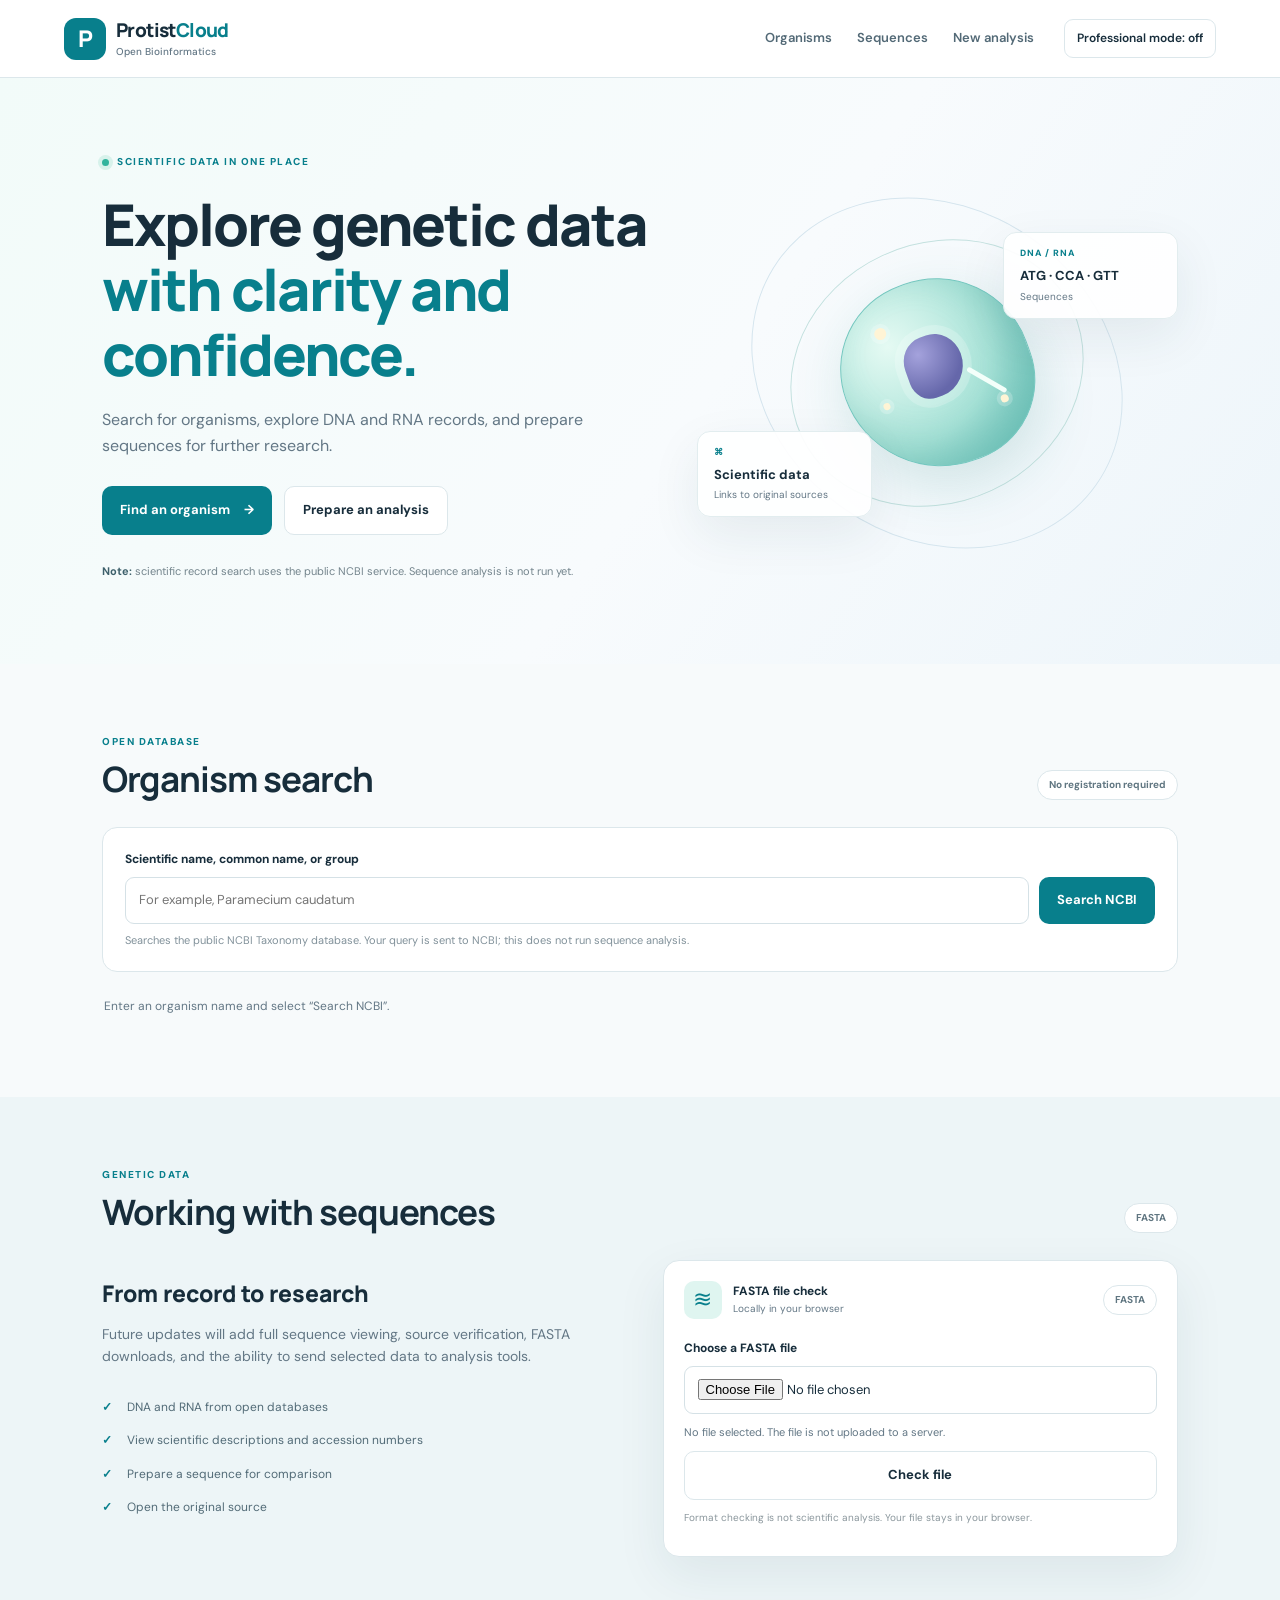
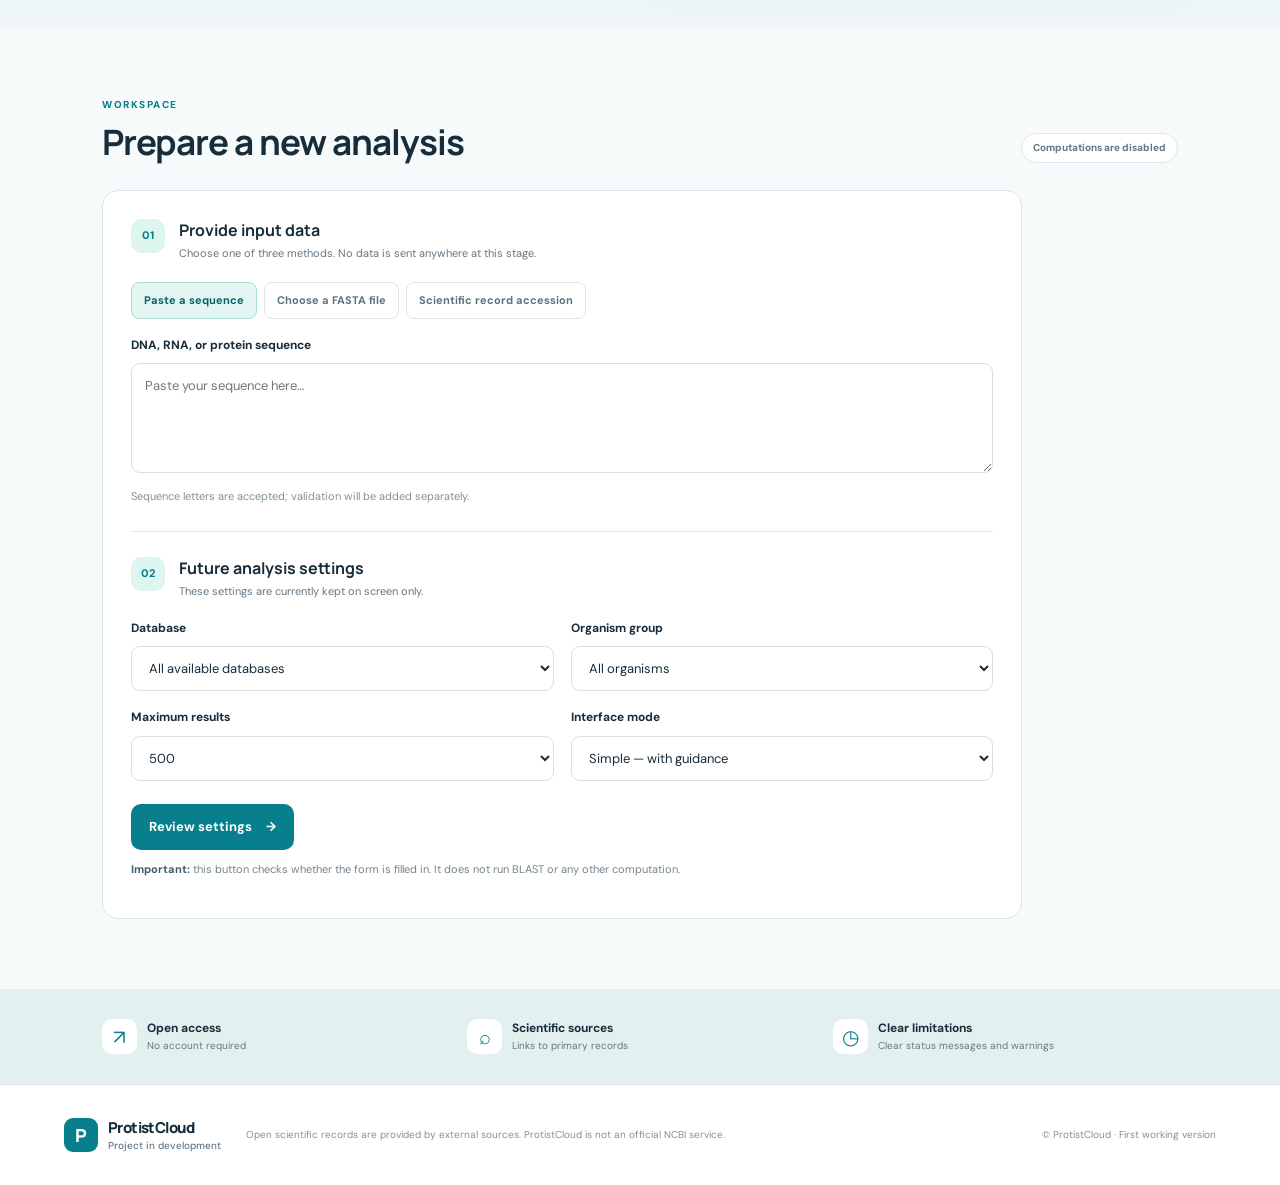
==== index.html @ f7b0e7c2 "Add files via upload" ====
<!doctype html>
<html lang="en">
<head>
  <meta charset="utf-8">
  <meta name="viewport" content="width=device-width, initial-scale=1">
  <meta name="description" content="ProtistCloud — an open platform for exploring protists and genetic sequences.">
  <meta name="theme-color" content="#087f8c">
  <title>ProtistCloud — Open Bioinformatics</title>
  <link rel="stylesheet" href="style.css">
</head>
<body>
<header class="topbar">
  <a class="brand" href="#" aria-label="ProtistCloud — Home"><span class="brand-mark">P</span><span>Protist<span class="brand-light">Cloud</span><small>Open Bioinformatics</small></span></a>
  <nav aria-label="Main navigation"><a href="#organisms">Organisms</a><a href="#sequences">Sequences</a><a href="#analysis">New analysis</a></nav>
  <button class="mode-button" id="modeToggle" type="button">Professional mode: off</button>
</header>
<main>
<section class="hero">
  <div class="hero-copy">
    <div class="eyebrow"><span class="dot"></span> Scientific data in one place</div>
    <h1>Explore genetic data<br><span>with clarity and confidence.</span></h1>
    <p>Search for organisms, explore DNA and RNA records, and prepare sequences for further research.</p>
    <div class="hero-actions"><a class="button primary" href="#organisms">Find an organism <span>→</span></a><a class="button secondary" href="#analysis">Prepare an analysis</a></div>
    <p class="notice"><strong>Note:</strong> scientific record search uses the public NCBI service. Sequence analysis is not run yet.</p>
  </div>
  <div class="hero-art" aria-hidden="true"><div class="orbit orbit-one"></div><div class="orbit orbit-two"></div><div class="cell"><div class="cell-core"></div><div class="cell-dot dot-a"></div><div class="cell-dot dot-b"></div><div class="cell-dot dot-c"></div><div class="cell-line"></div></div><div class="float-card card-sequence"><span>DNA / RNA</span><b>ATG · CCA · GTT</b><small>Sequences</small></div><div class="float-card card-data"><span class="mini-icon">⌘</span><b>Scientific data</b><small>Links to original sources</small></div></div>
</section>

<section class="section" id="organisms">
  <div class="section-heading"><div><div class="eyebrow">Open database</div><h2>Organism search</h2></div><span class="section-tag">No registration required</span></div>
  <form class="search-panel" id="organismSearch">
    <label for="organismQuery">Scientific name, common name, or group</label>
    <div class="search-row"><input id="organismQuery" type="search" placeholder="For example, Paramecium caudatum" autocomplete="off" required><button class="button primary" id="searchButton" type="submit">Search NCBI</button></div>
    <p class="field-help">Searches the public NCBI Taxonomy database. Your query is sent to NCBI; this does not run sequence analysis.</p>
  </form>
  <div class="status-line" id="searchStatus" aria-live="polite">Enter an organism name and select “Search NCBI”.</div>
  <div class="organism-grid" id="organismResults"></div>
  <div class="empty-state" id="emptyState" hidden>No records found. Try a scientific name or a shorter query.</div>
  <div class="detail-panel" id="organismDetail" hidden><button class="close-button" id="closeDetail" type="button" aria-label="Close record">×</button><div class="eyebrow">Taxon record · NCBI data</div><h3 id="detailTitle">Organism</h3><p class="latin" id="detailLatin"></p><div class="detail-grid" id="detailGrid"></div><p class="detail-actions" id="detailActions"></p><div class="sequence-results"><div class="section-heading compact"><div><div class="eyebrow">Nucleotide records</div><h3>Sequences for this organism</h3></div><button class="button secondary" id="loadSequences" type="button">Find records</button></div><p class="field-help">Records are retrieved from NCBI Nucleotide. This is database browsing, not similarity analysis.</p><div id="sequenceStatus" class="status-line"></div><div id="sequenceResults"></div></div></div>
</section>

<section class="section sequence-section" id="sequences">
  <div class="section-heading"><div><div class="eyebrow">Genetic data</div><h2>Working with sequences</h2></div><span class="section-tag">FASTA</span></div>
  <div class="sequence-layout">
    <div class="sequence-copy"><h3>From record to research</h3><p>Future updates will add full sequence viewing, source verification, FASTA downloads, and the ability to send selected data to analysis tools.</p><ul class="check-list"><li>DNA and RNA from open databases</li><li>View scientific descriptions and accession numbers</li><li>Prepare a sequence for comparison</li><li>Open the original source</li></ul></div>
    <div class="sequence-preview"><div class="preview-head"><span class="file-icon">≋</span><div><b>FASTA file check</b><small>Locally in your browser</small></div><span class="pill">FASTA</span></div><label for="fastaFile">Choose a FASTA file</label><input id="fastaFile" type="file" accept=".fa,.fasta,.fna,.ffn,.faa,.frn,.txt"><div id="fastaStatus" class="fasta-status" aria-live="polite">No file selected. The file is not uploaded to a server.</div><button class="button secondary full" id="inspectFasta" type="button">Check file</button><pre id="fastaPreview" hidden></pre><p class="preview-warning">Format checking is not scientific analysis. Your file stays in your browser.</p></div>
  </div>
</section>

<section class="section analysis-section" id="analysis">
  <div class="section-heading"><div><div class="eyebrow">Workspace</div><h2>Prepare a new analysis</h2></div><span class="section-tag">Computations are disabled</span></div>
  <form class="analysis-form" id="analysisForm">
    <div class="form-intro"><span class="step-number">01</span><div><h3>Provide input data</h3><p>Choose one of three methods. No data is sent anywhere at this stage.</p></div></div>
    <div class="input-tabs" role="group" aria-label="Input method"><button type="button" class="tab active" data-tab="paste">Paste a sequence</button><button type="button" class="tab" data-tab="file">Choose a FASTA file</button><button type="button" class="tab" data-tab="accession">Scientific record accession</button></div>
    <div class="tab-content" id="pastePane"><label for="sequenceInput">DNA, RNA, or protein sequence</label><textarea id="sequenceInput" rows="4" placeholder="Paste your sequence here…"></textarea><p class="field-help">Sequence letters are accepted; validation will be added separately.</p></div>
    <div class="tab-content" id="filePane" hidden><label for="analysisFile">FASTA file</label><input id="analysisFile" type="file" accept=".fa,.fasta,.fna,.ffn,.faa,.frn,.txt"><p class="field-help">The file is selected in your browser only; it is not uploaded to a server.</p></div>
    <div class="tab-content" id="accessionPane" hidden><label for="accessionInput">Accession number from NCBI or another database</label><input id="accessionInput" placeholder="Enter a scientific record accession"></div>
    <div class="form-divider"></div><div class="form-intro"><span class="step-number">02</span><div><h3>Future analysis settings</h3><p>These settings are currently kept on screen only.</p></div></div>
    <div class="form-grid"><div><label for="dbSelect">Database</label><select id="dbSelect"><option value="all">All available databases</option><option value="protists">Protist data</option><option value="custom">Custom file</option></select></div><div><label for="organismSelect">Organism group</label><select id="organismSelect"><option value="all">All organisms</option><option value="protists">Protists only</option><option value="bacteria">Bacteria only</option><option value="viruses">Viruses only</option></select></div><div><label for="limitSelect">Maximum results</label><select id="limitSelect"><option>50</option><option>100</option><option selected>500</option></select></div><div><label for="modeSelect">Interface mode</label><select id="modeSelect"><option>Simple — with guidance</option><option>Professional</option></select></div></div>
    <button class="button primary" type="submit">Review settings <span>→</span></button><div class="form-status" id="formStatus" aria-live="polite" hidden></div><p class="notice"><strong>Important:</strong> this button checks whether the form is filled in. It does not run BLAST or any other computation.</p>
  </form>
</section>
<section class="feature-row"><div><span class="feature-icon">↗</span><b>Open access</b><p>No account required</p></div><div><span class="feature-icon">⌕</span><b>Scientific sources</b><p>Links to primary records</p></div><div><span class="feature-icon">◷</span><b>Clear limitations</b><p>Clear status messages and warnings</p></div></section>
</main>
<footer><a class="brand footer-brand" href="#"><span class="brand-mark">P</span><span>ProtistCloud<small>Project in development</small></span></a><p>Open scientific records are provided by external sources. ProtistCloud is not an official NCBI service.</p><span>© ProtistCloud · First working version</span></footer>
<script src="script.js"></script>
</body></html>
---- style.css ----
@import url('https://fonts.googleapis.com/css2?family=DM+Sans:wght@400;500;600;700&family=Manrope:wght@400;500;600;700;800&display=swap');
:root{--ink:#172d3b;--muted:#637785;--line:#dce7eb;--paper:#f7fafb;--white:#fff;--teal:#087f8c;--teal-dark:#07616b;--mint:#dff5f0;--blue:#e5f1fb;--shadow:0 18px 50px rgba(29,67,80,.08)}*{box-sizing:border-box}html{scroll-behavior:smooth;scroll-padding-top:90px}body{margin:0;background:var(--paper);color:var(--ink);font-family:"DM Sans",Arial,sans-serif;line-height:1.6}a{color:inherit;text-decoration:none}button,input,textarea,select{font:inherit}button{cursor:pointer}.topbar{min-height:78px;padding:15px max(5vw,24px);display:flex;align-items:center;gap:30px;background:#fffffff0;border-bottom:1px solid var(--line);position:sticky;top:0;z-index:10;backdrop-filter:blur(14px)}.brand{display:flex;align-items:center;gap:10px;font-family:Manrope,sans-serif;font-weight:800;letter-spacing:-.6px;font-size:19px;line-height:1.15;white-space:nowrap}.brand-mark{display:grid;place-items:center;background:var(--teal);color:white;border-radius:12px;width:42px;height:42px;font-size:23px}.brand-light{color:var(--teal)}.brand small{display:block;font-family:"DM Sans",sans-serif;font-weight:500;letter-spacing:0;color:var(--muted);font-size:10px;margin-top:4px}.topbar nav{display:flex;align-items:center;gap:25px;margin-left:auto}.topbar nav a{font-size:13px;color:#526976;font-weight:600}.mode-button{border:1px solid var(--line);background:white;color:var(--ink);border-radius:9px;padding:9px 12px;font-size:12px;font-weight:600;white-space:nowrap}.hero{padding:76px max(8vw,28px) 72px;display:grid;grid-template-columns:1.08fr .92fr;align-items:center;gap:30px;background:linear-gradient(125deg,#f2fbf9,#f8fbfd 55%,#edf5fa);overflow:hidden}.hero-copy{max-width:660px}.eyebrow{text-transform:uppercase;letter-spacing:1.5px;color:var(--teal);font-size:10px;font-weight:800;display:flex;align-items:center;gap:8px}.dot{width:7px;height:7px;border-radius:50%;background:#31b49d;box-shadow:0 0 0 4px #d7f2eb}.hero h1{font-family:Manrope,sans-serif;font-size:clamp(36px,4.5vw,59px);line-height:1.13;letter-spacing:-2px;margin:22px 0 20px;font-weight:800}.hero h1 span{color:var(--teal)}.hero-copy>p{max-width:560px;color:var(--muted);font-size:16px}.hero-actions{display:flex;flex-wrap:wrap;gap:12px;margin:28px 0}.button{border:0;border-radius:10px;padding:13px 18px;font-weight:700;font-size:13px;display:inline-flex;align-items:center;justify-content:center;gap:14px;transition:transform .15s,background .15s}.button:hover{transform:translateY(-1px)}.primary{background:var(--teal);color:white}.primary:hover{background:var(--teal-dark)}.secondary{background:white;color:var(--ink);border:1px solid var(--line)}.notice{font-size:11px!important;color:#73848c!important;max-width:680px}.notice strong{color:#3d606b}.hero-art{height:345px;position:relative;display:grid;place-items:center}.orbit{position:absolute;border:1px solid #c4e1df;border-radius:50%;transform:rotate(-25deg)}.orbit-one{width:300px;height:260px}.orbit-two{width:390px;height:330px;transform:rotate(35deg);border-color:#d5e5ee}.cell{width:190px;height:190px;border-radius:48% 52% 45% 55%;background:radial-gradient(circle at 30% 28%,#e5faf3,#a7e2d7 55%,#5ab9b1);border:1px solid #75c7bf;box-shadow:inset -15px -20px 40px #5aaea455,0 20px 55px #1d81752b;position:relative;transform:rotate(-20deg)}.cell-core{position:absolute;top:55px;left:65px;width:58px;height:62px;border-radius:48% 52% 61% 39%;background:radial-gradient(circle at 30% 25%,#a4a2dc,#6567aa 70%);box-shadow:0 0 0 9px #ffffff35}.cell-dot{position:absolute;width:12px;height:12px;background:#fff4d5;border-radius:50%;box-shadow:0 0 0 4px #ffffff36}.dot-a{top:32px;left:48px}.dot-b{bottom:43px;right:35px;width:8px;height:8px}.dot-c{top:105px;left:32px;width:7px;height:7px}.cell-line{position:absolute;width:45px;height:5px;border-radius:5px;background:#f3fffa;top:115px;right:27px;transform:rotate(50deg)}.float-card{position:absolute;background:#ffffffed;border:1px solid #e2edef;box-shadow:var(--shadow);border-radius:13px;padding:13px 16px;min-width:175px;display:flex;flex-direction:column}.float-card span{font-size:9px;color:var(--teal);font-weight:800;letter-spacing:1px}.float-card b{font-size:13px;margin:5px 0 2px}.float-card small{font-size:10px;color:var(--muted)}.card-sequence{top:32px;right:0}.card-data{bottom:28px;left:0}.section{padding:70px max(8vw,28px)}.section-heading{display:flex;justify-content:space-between;align-items:end;gap:20px;margin-bottom:27px}.section-heading h2{font-family:Manrope,sans-serif;font-size:clamp(25px,3vw,35px);letter-spacing:-1px;line-height:1.2;margin:8px 0 0}.section-heading h3{font:700 17px Manrope;margin:6px 0 0}.section-tag,.pill{border:1px solid var(--line);background:white;border-radius:100px;padding:6px 11px;font-size:10px;font-weight:700;color:#607681;white-space:nowrap}.search-panel{background:white;border:1px solid var(--line);border-radius:15px;padding:22px;margin-bottom:15px}.search-panel label,.analysis-form label,.sequence-preview label{display:block;font-size:12px;font-weight:700;margin-bottom:8px}.search-row{display:flex;gap:10px}.search-row input{flex:1}input,textarea,select{width:100%;border:1px solid #d5e1e6;border-radius:9px;background:white;color:var(--ink);padding:12px 13px;outline:none;font-size:13px}input:focus,textarea:focus,select:focus{border-color:#55aaa8;box-shadow:0 0 0 3px #dff5f0}textarea{resize:vertical}.field-help{font-size:11px;color:#81919a;margin:8px 0 0}.status-line{font-size:12px;color:var(--muted);padding:10px 2px;min-height:30px}.status-line.error{color:#a63e3e}.status-line.success{color:#26765d}.organism-grid{display:grid;grid-template-columns:repeat(3,1fr);gap:16px}.organism-card{background:white;border:1px solid var(--line);border-radius:15px;padding:22px;transition:box-shadow .2s,transform .2s;min-width:0}.organism-card:hover{transform:translateY(-3px);box-shadow:var(--shadow)}.organism-symbol{width:47px;height:47px;display:grid;place-items:center;border-radius:14px;font-family:Manrope;font-size:23px;font-weight:800;margin-bottom:20px;background:#e1f1fa;color:#2e7794}.card-topline{font-size:9px;text-transform:uppercase;letter-spacing:1px;color:#8b9aa2;font-weight:800}.organism-card h3{font-family:Manrope;font-size:18px;margin:8px 0 0;overflow-wrap:anywhere}.latin{font-style:italic;color:#71838d;font-size:12px;margin:2px 0 12px}.organism-card p{font-size:12px;color:var(--muted)}.text-button{background:none;border:0;padding:8px 0 0;color:var(--teal);font-weight:800;font-size:12px}.empty-state,.detail-panel{margin-top:20px;padding:22px;background:white;border:1px solid var(--line);border-radius:14px;color:var(--muted);font-size:13px}.detail-panel{position:relative}.detail-panel h3{font:800 24px Manrope;margin:8px 0 0;color:var(--ink)}.close-button{position:absolute;right:14px;top:12px;border:0;background:#f0f5f6;border-radius:50%;width:32px;height:32px;font-size:22px;color:var(--muted)}.detail-grid{display:grid;grid-template-columns:repeat(3,1fr);gap:12px;margin-top:20px}.detail-grid div{background:#f5f9fa;border-radius:9px;padding:13px;min-width:0}.detail-grid small,.detail-grid b{display:block;overflow-wrap:anywhere}.detail-grid small{font-size:10px;color:var(--muted);margin-bottom:5px}.detail-grid b{font-size:12px;color:var(--ink)}.detail-actions a,.record-link{color:var(--teal);font-weight:700}.sequence-results{margin-top:28px;padding-top:22px;border-top:1px solid var(--line)}.compact{align-items:center;margin-bottom:10px}.sequence-record{padding:14px 0;border-bottom:1px solid var(--line)}.sequence-record b{display:block;color:var(--ink);font-size:13px}.sequence-record p{font-size:11px;margin:4px 0;color:var(--muted)}.sequence-record a{font-size:11px}.sequence-section{background:#edf5f7}.sequence-layout{display:grid;grid-template-columns:1fr 1fr;gap:45px;align-items:center}.sequence-copy h3{font:800 23px Manrope;margin:0 0 12px}.sequence-copy>p{color:var(--muted);font-size:14px}.check-list{padding:0;list-style:none;margin-top:24px}.check-list li{padding:7px 0 7px 25px;position:relative;font-size:12px;color:#526b77}.check-list li:before{content:"✓";position:absolute;left:0;color:var(--teal);font-weight:800}.sequence-preview{background:white;border:1px solid var(--line);border-radius:16px;padding:20px;box-shadow:var(--shadow)}.preview-head{display:flex;align-items:center;gap:11px;margin-bottom:20px}.file-icon{display:grid;place-items:center;width:38px;height:38px;background:var(--mint);color:var(--teal);border-radius:10px;font-size:23px}.preview-head b,.preview-head small{display:block}.preview-head b{font-size:12px}.preview-head small{font-size:10px;color:var(--muted)}.preview-head .pill{margin-left:auto}.fasta-status{font-size:11px;color:var(--muted);margin:10px 0}.sequence-preview pre{white-space:pre-wrap;overflow-wrap:anywhere;background:#f5f9fa;padding:17px;border-radius:10px;color:#356b75;font-size:12px;line-height:1.9;margin:15px 0}.preview-warning{font-size:10px;color:#8a969c}.full{width:100%}.analysis-form{background:white;border:1px solid var(--line);border-radius:16px;padding:28px;max-width:920px}.form-intro{display:flex;gap:14px;align-items:flex-start;margin-bottom:19px}.step-number{display:grid;place-items:center;width:34px;height:34px;flex-shrink:0;background:var(--mint);color:var(--teal);border-radius:10px;font-size:11px;font-weight:800}.form-intro h3{font:700 16px Manrope;margin:0 0 4px}.form-intro p{font-size:11px;color:var(--muted);margin:0}.input-tabs{display:flex;flex-wrap:wrap;gap:7px;margin-bottom:17px}.tab{border:1px solid var(--line);background:white;border-radius:8px;padding:9px 12px;color:#5c717b;font-size:11px;font-weight:700}.tab.active{background:#e3f5f1;border-color:#a9ddd3;color:var(--teal-dark)}.tab-content{margin-bottom:16px}.form-divider{height:1px;background:var(--line);margin:25px 0}.form-grid{display:grid;grid-template-columns:repeat(2,1fr);gap:17px;margin-bottom:23px}.form-status{margin-top:15px;background:#eaf7f3;border:1px solid #cdebe3;padding:13px;border-radius:9px;font-size:12px;color:#24665e}.feature-row{padding:30px max(8vw,28px);display:grid;grid-template-columns:repeat(3,1fr);gap:20px;background:#e2f1ef}.feature-row>div{display:grid;grid-template-columns:35px 1fr;column-gap:10px;align-items:center}.feature-icon{grid-row:span 2;background:white;color:var(--teal);width:35px;height:35px;display:grid;place-items:center;border-radius:10px;font-size:20px}.feature-row b{font-size:12px}.feature-row p{font-size:10px;color:var(--muted);margin:0}footer{padding:32px max(5vw,24px);display:flex;align-items:center;gap:25px;background:#fff;border-top:1px solid var(--line)}.footer-brand{font-size:15px}.footer-brand .brand-mark{width:34px;height:34px;font-size:18px;border-radius:9px}footer p,footer>span{font-size:10px;color:#80909a}footer p{flex:1}.professional .eyebrow{letter-spacing:2px}.professional .section-tag{background:#e5f1fb;color:#346b8a}.professional .field-help{font-size:12px}.professional .analysis-form{border-color:#b8d4df}.professional .step-number{background:#e3edf8;color:#346b8a}@media(max-width:900px){.topbar{gap:15px;flex-wrap:wrap}.topbar nav{order:3;width:100%;justify-content:center;margin:0}.mode-button{margin-left:auto}.hero{padding-top:55px;grid-template-columns:1fr .75fr}.hero-art{transform:scale(.8);margin:0 -30px}.section{padding-top:55px;padding-bottom:55px}.organism-grid{grid-template-columns:repeat(2,1fr)}}@media(max-width:650px){.topbar{padding:12px 18px}.topbar nav{gap:16px;overflow:auto;justify-content:flex-start}.topbar nav a{font-size:11px;white-space:nowrap}.mode-button{font-size:10px;padding:8px}.hero{display:block;padding:48px 22px 30px}.hero h1{font-size:39px;letter-spacing:-1.5px}.hero-art{height:260px;transform:scale(.8);margin:-5px -20px 0}.section{padding:48px 20px}.section-heading{align-items:flex-start;flex-direction:column}.organism-grid{grid-template-columns:1fr}.search-row{flex-direction:column}.search-row .button{width:100%}.detail-grid{grid-template-columns:1fr}.sequence-layout{grid-template-columns:1fr;gap:25px}.analysis-form{padding:19px}.form-grid{grid-template-columns:1fr}.input-tabs{display:grid;grid-template-columns:1fr}.tab{text-align:left}.feature-row{grid-template-columns:1fr;padding:25px 22px}.feature-row>div{max-width:320px}footer{align-items:flex-start;flex-direction:column;gap:12px}footer p{margin:0}.card-sequence{right:-5px}.card-data{left:-5px}}
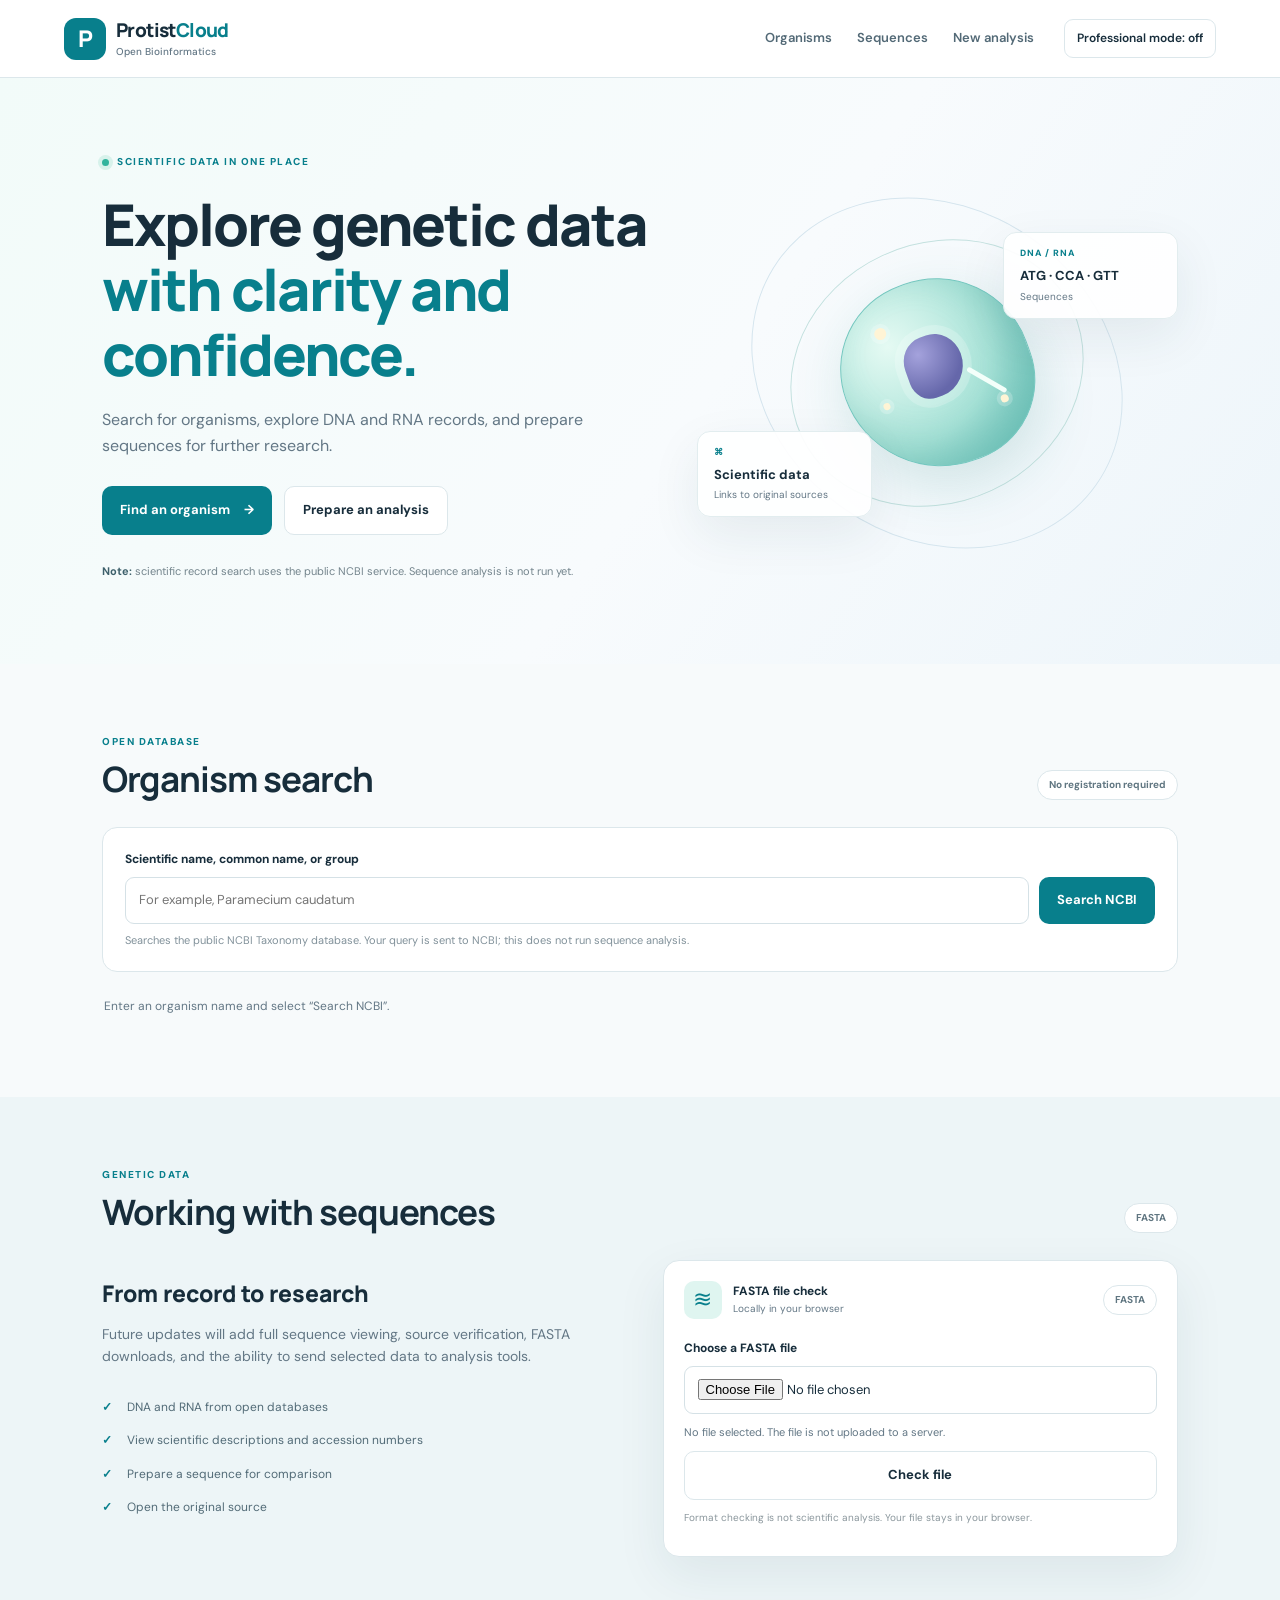
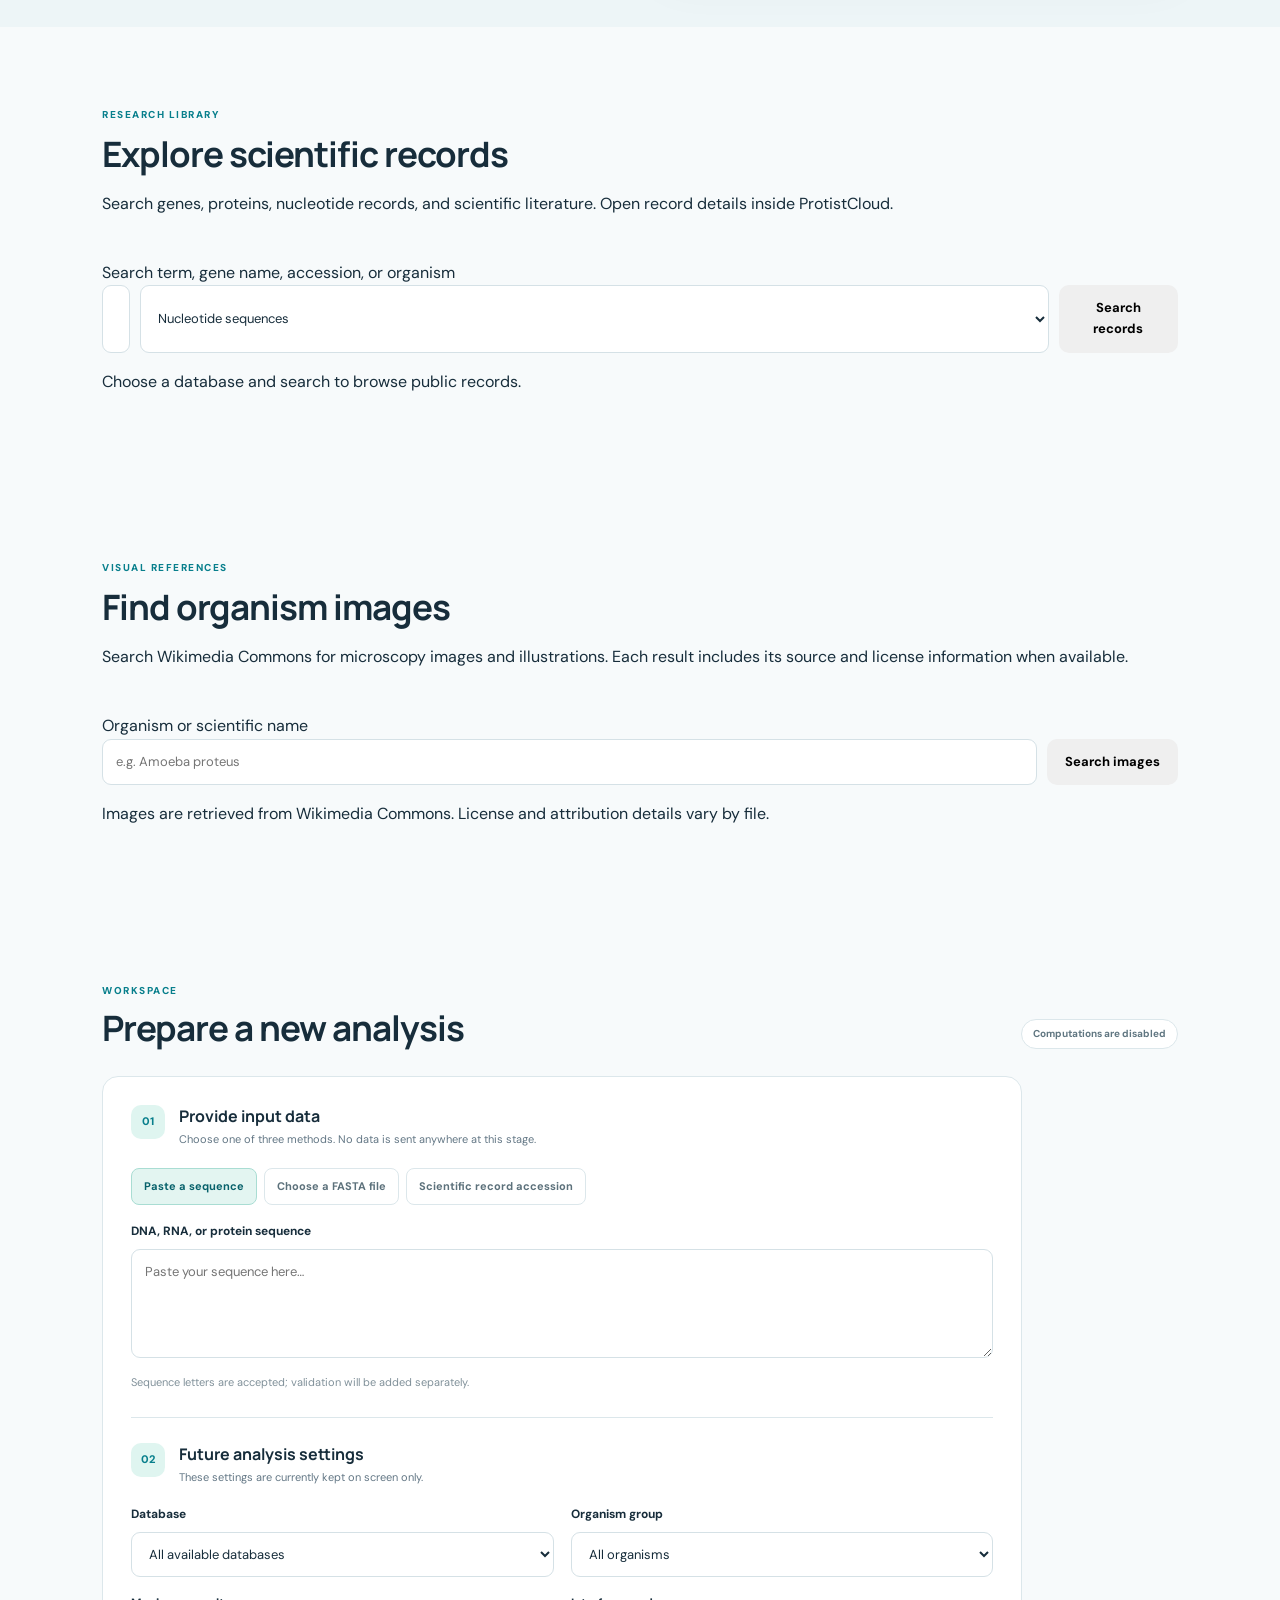
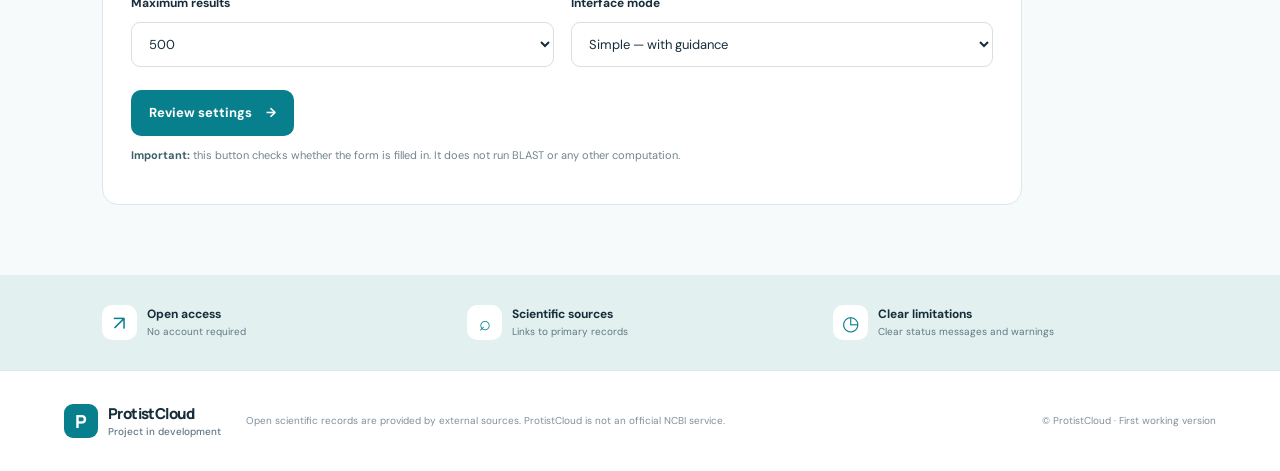
==== commit 1e9d3bbd: "Add files via upload" ====
--- a/index.html
+++ b/index.html
@@ -47,6 +47,44 @@
   </div>
 </section>
 
+
+<section class="section" id="record-explorer">
+  <div class="section-heading">
+    <div><p class="eyebrow">RESEARCH LIBRARY</p><h2>Explore scientific records</h2>
+      <p class="muted">Search genes, proteins, nucleotide records, and scientific literature. Open record details inside ProtistCloud.</p></div>
+  </div>
+  <form id="record-search-form" class="search-form">
+    <label for="record-query">Search term, gene name, accession, or organism</label>
+    <div class="search-row">
+      <input id="record-query" type="search" placeholder="e.g. Paramecium caudatum, COI, 18S rRNA, XP_..." required>
+      <select id="record-database" aria-label="Scientific database">
+        <option value="gene">Genes</option>
+        <option value="protein">Proteins</option>
+        <option value="nucleotide" selected>Nucleotide sequences</option>
+        <option value="pubmed">Publications (PubMed)</option>
+      </select>
+      <button type="submit" class="button button-primary">Search records</button>
+    </div>
+  </form>
+  <p id="record-search-status" class="status" aria-live="polite">Choose a database and search to browse public records.</p>
+  <div id="record-search-results" class="record-grid"></div>
+  <div id="record-detail" class="record-detail" hidden></div>
+</section>
+<section class="section" id="image-explorer">
+  <div class="section-heading">
+    <div><p class="eyebrow">VISUAL REFERENCES</p><h2>Find organism images</h2>
+      <p class="muted">Search Wikimedia Commons for microscopy images and illustrations. Each result includes its source and license information when available.</p></div>
+  </div>
+  <form id="image-search-form" class="search-form">
+    <label for="image-query">Organism or scientific name</label>
+    <div class="search-row">
+      <input id="image-query" type="search" placeholder="e.g. Amoeba proteus" required>
+      <button type="submit" class="button button-primary">Search images</button>
+    </div>
+  </form>
+  <p id="image-search-status" class="status" aria-live="polite">Images are retrieved from Wikimedia Commons. License and attribution details vary by file.</p>
+  <div id="image-search-results" class="image-grid"></div>
+</section>
 <section class="section analysis-section" id="analysis">
   <div class="section-heading"><div><div class="eyebrow">Workspace</div><h2>Prepare a new analysis</h2></div><span class="section-tag">Computations are disabled</span></div>
   <form class="analysis-form" id="analysisForm">
@@ -64,4 +102,8 @@
 </main>
 <footer><a class="brand footer-brand" href="#"><span class="brand-mark">P</span><span>ProtistCloud<small>Project in development</small></span></a><p>Open scientific records are provided by external sources. ProtistCloud is not an official NCBI service.</p><span>© ProtistCloud · First working version</span></footer>
 <script src="script.js"></script>
+
+<script>
+/* ProtistCloud record explorer additions are implemented in script.js. */
+</script>
 </body></html>
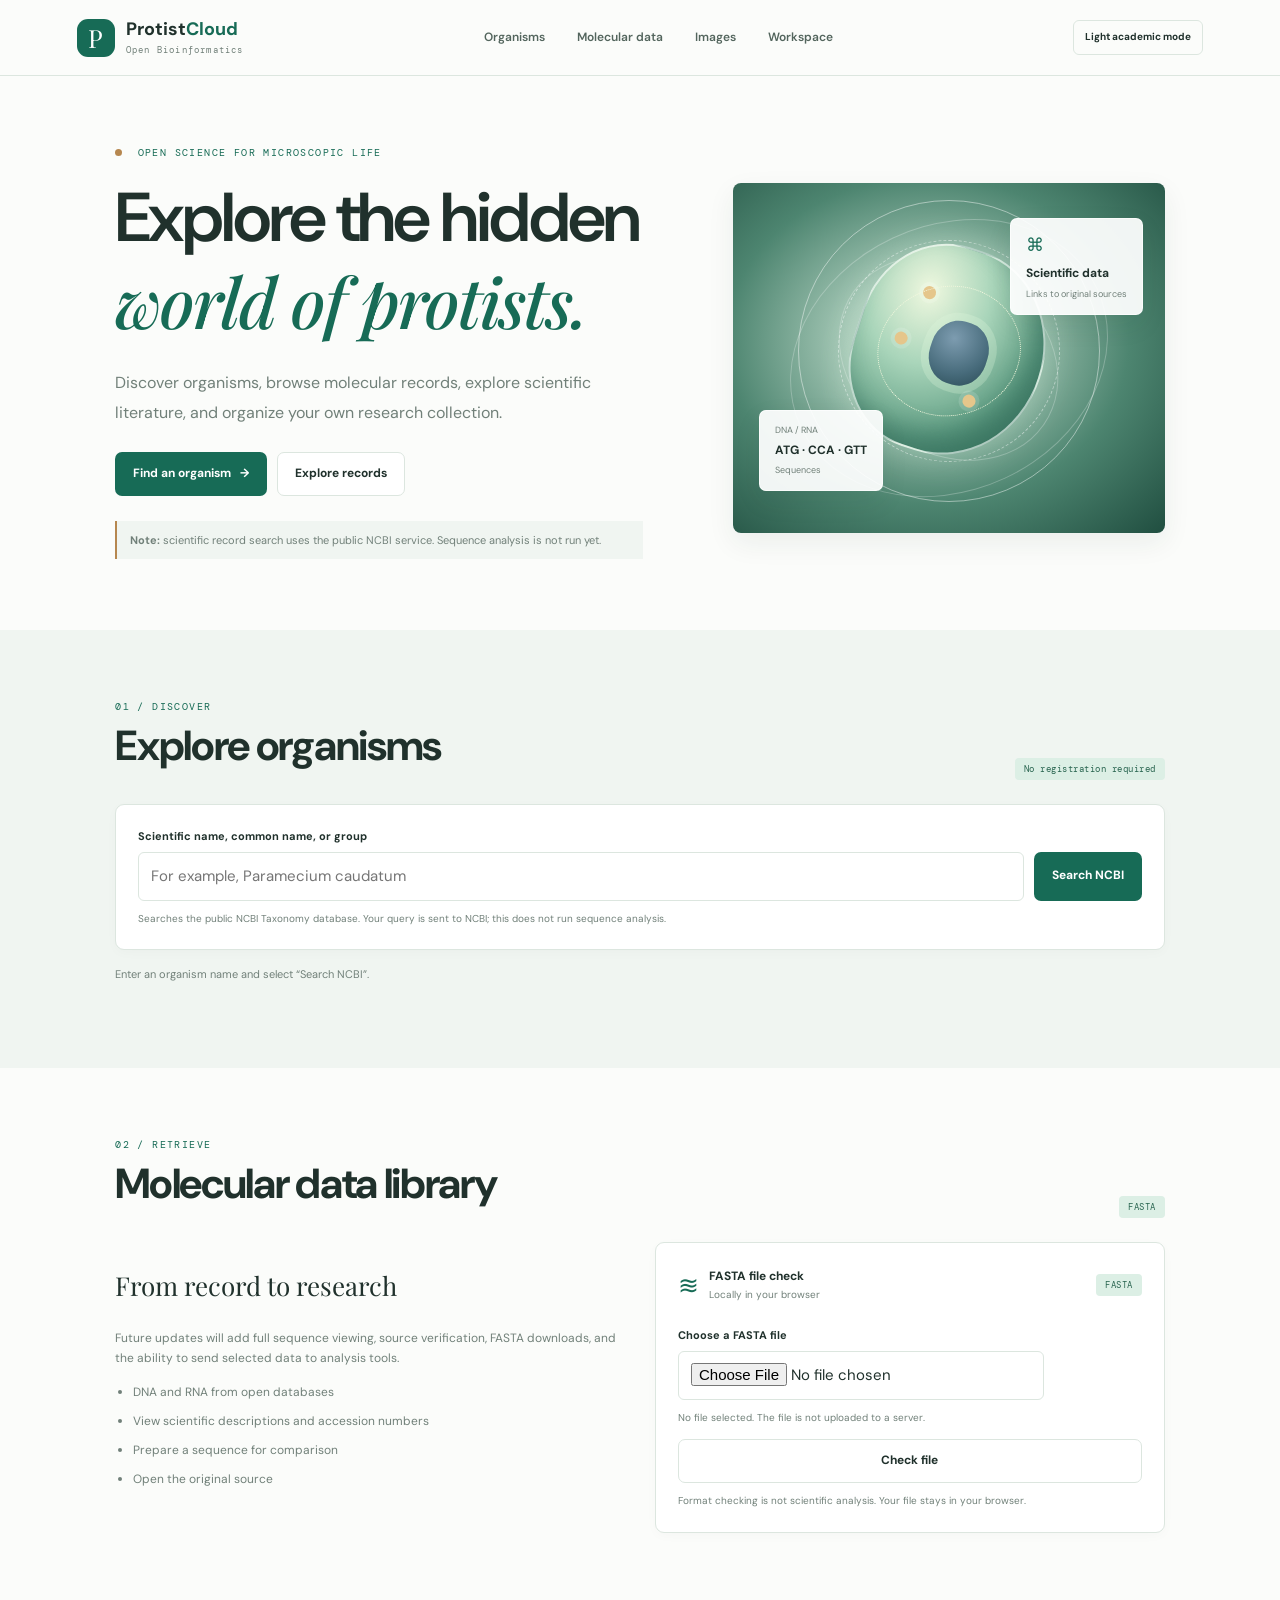
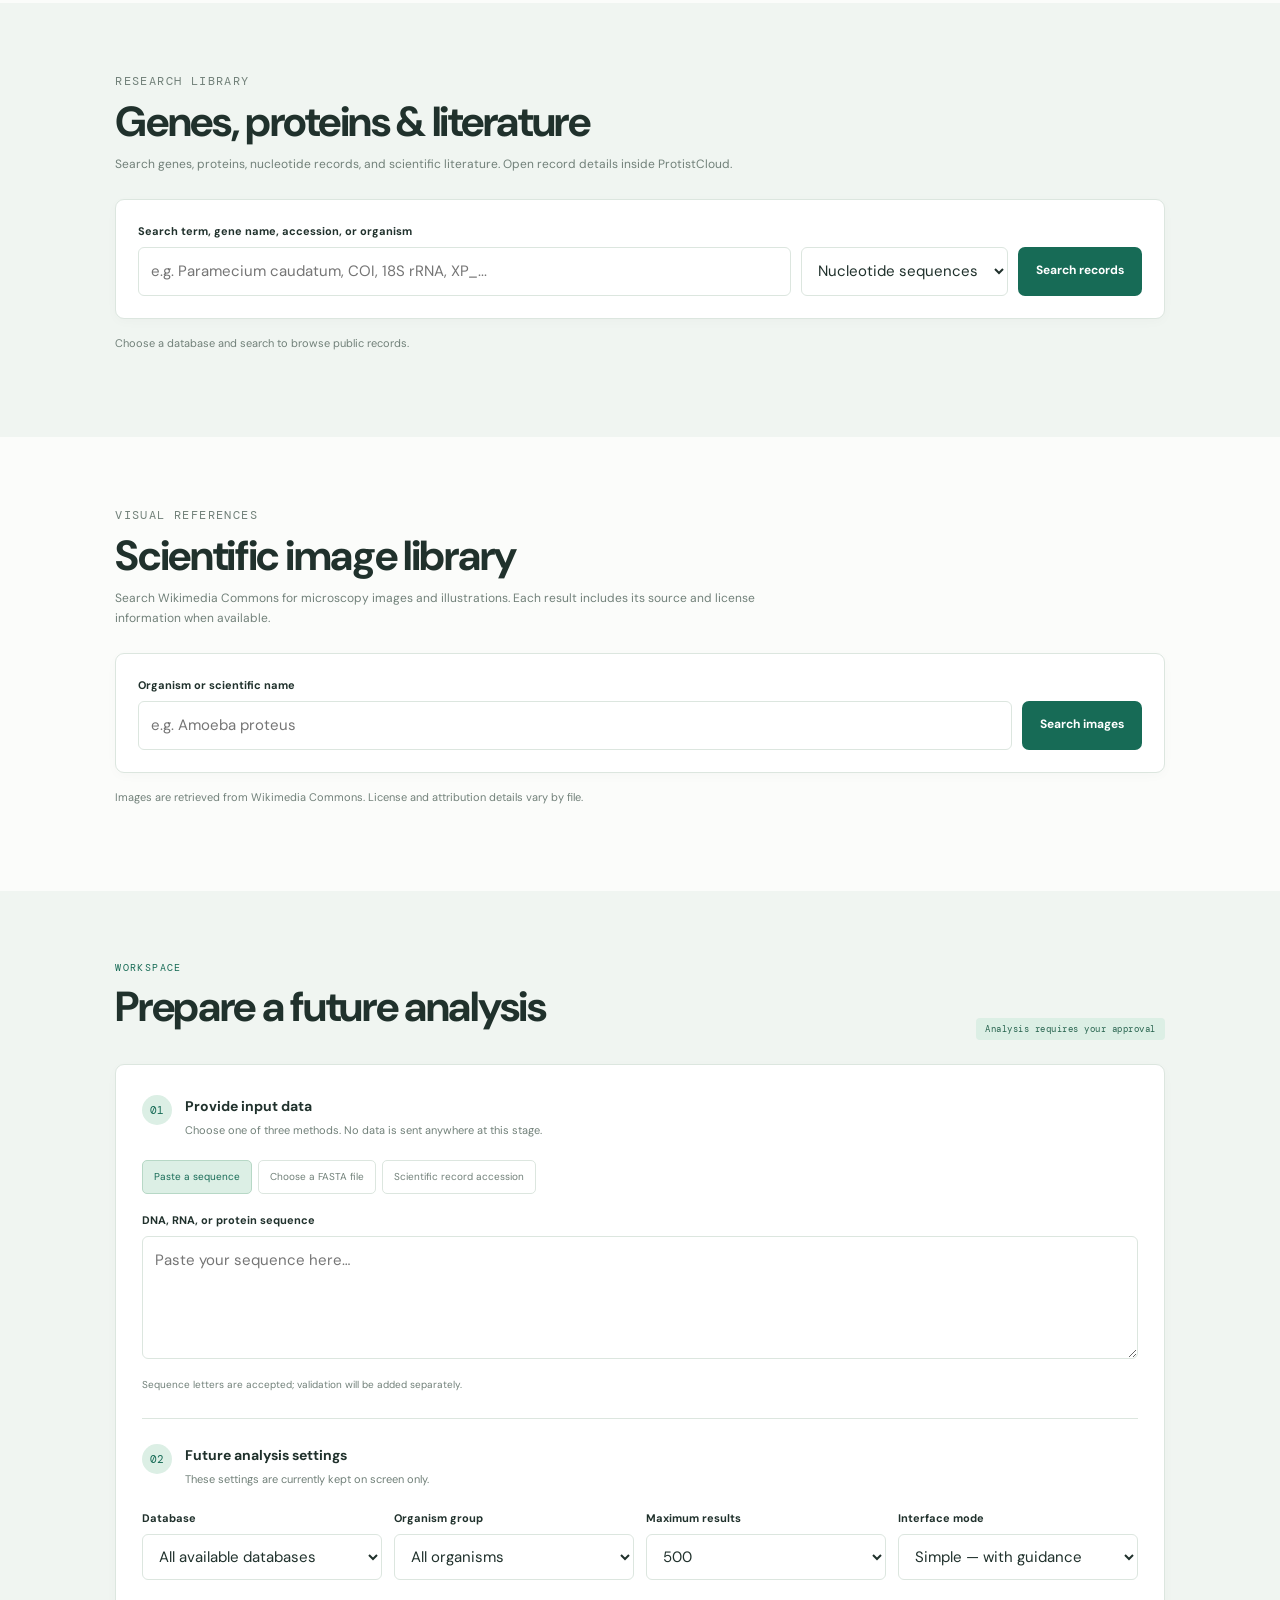
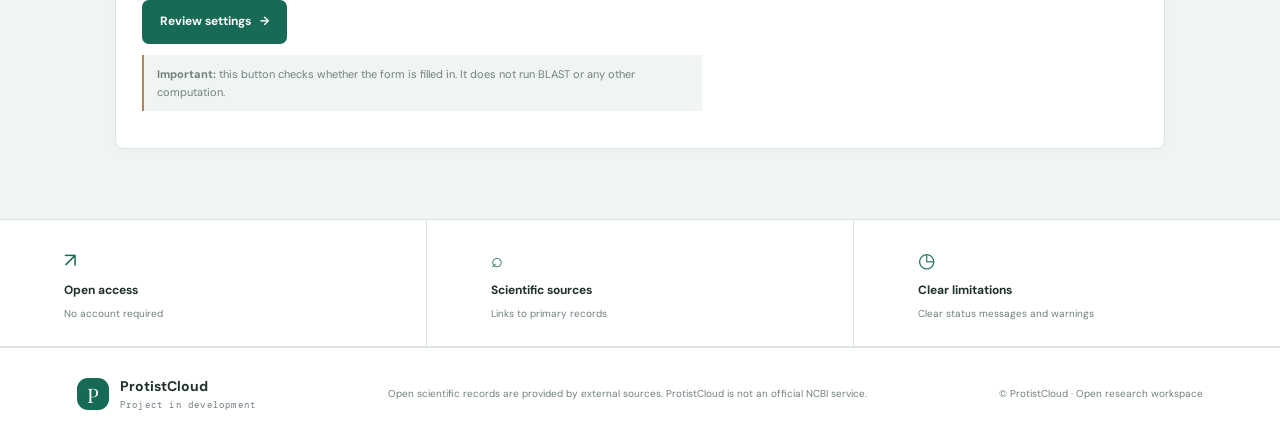
==== commit e3a58c01: "Add files via upload" ====
--- a/index.html
+++ b/index.html
@@ -5,29 +5,29 @@
   <meta name="viewport" content="width=device-width, initial-scale=1">
   <meta name="description" content="ProtistCloud — an open platform for exploring protists and genetic sequences.">
   <meta name="theme-color" content="#087f8c">
-  <title>ProtistCloud — Open Bioinformatics</title>
+  <title>ProtistCloud — Open Protist Research Workspace</title>
   <link rel="stylesheet" href="style.css">
 </head>
 <body>
 <header class="topbar">
   <a class="brand" href="#" aria-label="ProtistCloud — Home"><span class="brand-mark">P</span><span>Protist<span class="brand-light">Cloud</span><small>Open Bioinformatics</small></span></a>
-  <nav aria-label="Main navigation"><a href="#organisms">Organisms</a><a href="#sequences">Sequences</a><a href="#analysis">New analysis</a></nav>
-  <button class="mode-button" id="modeToggle" type="button">Professional mode: off</button>
+  <nav aria-label="Main navigation"><a href="#organisms">Organisms</a><a href="#record-explorer">Molecular data</a><a href="#image-explorer">Images</a><a href="#analysis">Workspace</a></nav>
+  <button class="mode-button" id="modeToggle" type="button">Light academic mode</button>
 </header>
 <main>
 <section class="hero">
   <div class="hero-copy">
-    <div class="eyebrow"><span class="dot"></span> Scientific data in one place</div>
-    <h1>Explore genetic data<br><span>with clarity and confidence.</span></h1>
-    <p>Search for organisms, explore DNA and RNA records, and prepare sequences for further research.</p>
-    <div class="hero-actions"><a class="button primary" href="#organisms">Find an organism <span>→</span></a><a class="button secondary" href="#analysis">Prepare an analysis</a></div>
+    <div class="eyebrow"><span class="dot"></span> OPEN SCIENCE FOR MICROSCOPIC LIFE</div>
+    <h1>Explore the hidden<br><span>world of protists.</span></h1>
+    <p>Discover organisms, browse molecular records, explore scientific literature, and organize your own research collection.</p>
+    <div class="hero-actions"><a class="button primary" href="#organisms">Find an organism <span>→</span></a><a class="button secondary" href="#record-explorer">Explore records</a></div>
     <p class="notice"><strong>Note:</strong> scientific record search uses the public NCBI service. Sequence analysis is not run yet.</p>
   </div>
   <div class="hero-art" aria-hidden="true"><div class="orbit orbit-one"></div><div class="orbit orbit-two"></div><div class="cell"><div class="cell-core"></div><div class="cell-dot dot-a"></div><div class="cell-dot dot-b"></div><div class="cell-dot dot-c"></div><div class="cell-line"></div></div><div class="float-card card-sequence"><span>DNA / RNA</span><b>ATG · CCA · GTT</b><small>Sequences</small></div><div class="float-card card-data"><span class="mini-icon">⌘</span><b>Scientific data</b><small>Links to original sources</small></div></div>
 </section>
 
 <section class="section" id="organisms">
-  <div class="section-heading"><div><div class="eyebrow">Open database</div><h2>Organism search</h2></div><span class="section-tag">No registration required</span></div>
+  <div class="section-heading"><div><div class="eyebrow">01 / DISCOVER</div><h2>Explore organisms</h2></div><span class="section-tag">No registration required</span></div>
   <form class="search-panel" id="organismSearch">
     <label for="organismQuery">Scientific name, common name, or group</label>
     <div class="search-row"><input id="organismQuery" type="search" placeholder="For example, Paramecium caudatum" autocomplete="off" required><button class="button primary" id="searchButton" type="submit">Search NCBI</button></div>
@@ -40,7 +40,7 @@
 </section>
 
 <section class="section sequence-section" id="sequences">
-  <div class="section-heading"><div><div class="eyebrow">Genetic data</div><h2>Working with sequences</h2></div><span class="section-tag">FASTA</span></div>
+  <div class="section-heading"><div><div class="eyebrow">02 / RETRIEVE</div><h2>Molecular data library</h2></div><span class="section-tag">FASTA</span></div>
   <div class="sequence-layout">
     <div class="sequence-copy"><h3>From record to research</h3><p>Future updates will add full sequence viewing, source verification, FASTA downloads, and the ability to send selected data to analysis tools.</p><ul class="check-list"><li>DNA and RNA from open databases</li><li>View scientific descriptions and accession numbers</li><li>Prepare a sequence for comparison</li><li>Open the original source</li></ul></div>
     <div class="sequence-preview"><div class="preview-head"><span class="file-icon">≋</span><div><b>FASTA file check</b><small>Locally in your browser</small></div><span class="pill">FASTA</span></div><label for="fastaFile">Choose a FASTA file</label><input id="fastaFile" type="file" accept=".fa,.fasta,.fna,.ffn,.faa,.frn,.txt"><div id="fastaStatus" class="fasta-status" aria-live="polite">No file selected. The file is not uploaded to a server.</div><button class="button secondary full" id="inspectFasta" type="button">Check file</button><pre id="fastaPreview" hidden></pre><p class="preview-warning">Format checking is not scientific analysis. Your file stays in your browser.</p></div>
@@ -50,7 +50,7 @@
 
 <section class="section" id="record-explorer">
   <div class="section-heading">
-    <div><p class="eyebrow">RESEARCH LIBRARY</p><h2>Explore scientific records</h2>
+    <div><p class="eyebrow">RESEARCH LIBRARY</p><h2>Genes, proteins & literature</h2>
       <p class="muted">Search genes, proteins, nucleotide records, and scientific literature. Open record details inside ProtistCloud.</p></div>
   </div>
   <form id="record-search-form" class="search-form">
@@ -72,7 +72,7 @@
 </section>
 <section class="section" id="image-explorer">
   <div class="section-heading">
-    <div><p class="eyebrow">VISUAL REFERENCES</p><h2>Find organism images</h2>
+    <div><p class="eyebrow">VISUAL REFERENCES</p><h2>Scientific image library</h2>
       <p class="muted">Search Wikimedia Commons for microscopy images and illustrations. Each result includes its source and license information when available.</p></div>
   </div>
   <form id="image-search-form" class="search-form">
@@ -86,7 +86,7 @@
   <div id="image-search-results" class="image-grid"></div>
 </section>
 <section class="section analysis-section" id="analysis">
-  <div class="section-heading"><div><div class="eyebrow">Workspace</div><h2>Prepare a new analysis</h2></div><span class="section-tag">Computations are disabled</span></div>
+  <div class="section-heading"><div><div class="eyebrow">Workspace</div><h2>Prepare a future analysis</h2></div><span class="section-tag">Analysis requires your approval</span></div>
   <form class="analysis-form" id="analysisForm">
     <div class="form-intro"><span class="step-number">01</span><div><h3>Provide input data</h3><p>Choose one of three methods. No data is sent anywhere at this stage.</p></div></div>
     <div class="input-tabs" role="group" aria-label="Input method"><button type="button" class="tab active" data-tab="paste">Paste a sequence</button><button type="button" class="tab" data-tab="file">Choose a FASTA file</button><button type="button" class="tab" data-tab="accession">Scientific record accession</button></div>
@@ -100,7 +100,7 @@
 </section>
 <section class="feature-row"><div><span class="feature-icon">↗</span><b>Open access</b><p>No account required</p></div><div><span class="feature-icon">⌕</span><b>Scientific sources</b><p>Links to primary records</p></div><div><span class="feature-icon">◷</span><b>Clear limitations</b><p>Clear status messages and warnings</p></div></section>
 </main>
-<footer><a class="brand footer-brand" href="#"><span class="brand-mark">P</span><span>ProtistCloud<small>Project in development</small></span></a><p>Open scientific records are provided by external sources. ProtistCloud is not an official NCBI service.</p><span>© ProtistCloud · First working version</span></footer>
+<footer><a class="brand footer-brand" href="#"><span class="brand-mark">P</span><span>ProtistCloud<small>Project in development</small></span></a><p>Open scientific records are provided by external sources. ProtistCloud is not an official NCBI service.</p><span>© ProtistCloud · Open research workspace</span></footer>
 <script src="script.js"></script>
 
 <script>
--- a/style.css
+++ b/style.css
@@ -1,2 +1,6 @@
-@import url('https://fonts.googleapis.com/css2?family=DM+Sans:wght@400;500;600;700&family=Manrope:wght@400;500;600;700;800&display=swap');
-:root{--ink:#172d3b;--muted:#637785;--line:#dce7eb;--paper:#f7fafb;--white:#fff;--teal:#087f8c;--teal-dark:#07616b;--mint:#dff5f0;--blue:#e5f1fb;--shadow:0 18px 50px rgba(29,67,80,.08)}*{box-sizing:border-box}html{scroll-behavior:smooth;scroll-padding-top:90px}body{margin:0;background:var(--paper);color:var(--ink);font-family:"DM Sans",Arial,sans-serif;line-height:1.6}a{color:inherit;text-decoration:none}button,input,textarea,select{font:inherit}button{cursor:pointer}.topbar{min-height:78px;padding:15px max(5vw,24px);display:flex;align-items:center;gap:30px;background:#fffffff0;border-bottom:1px solid var(--line);position:sticky;top:0;z-index:10;backdrop-filter:blur(14px)}.brand{display:flex;align-items:center;gap:10px;font-family:Manrope,sans-serif;font-weight:800;letter-spacing:-.6px;font-size:19px;line-height:1.15;white-space:nowrap}.brand-mark{display:grid;place-items:center;background:var(--teal);color:white;border-radius:12px;width:42px;height:42px;font-size:23px}.brand-light{color:var(--teal)}.brand small{display:block;font-family:"DM Sans",sans-serif;font-weight:500;letter-spacing:0;color:var(--muted);font-size:10px;margin-top:4px}.topbar nav{display:flex;align-items:center;gap:25px;margin-left:auto}.topbar nav a{font-size:13px;color:#526976;font-weight:600}.mode-button{border:1px solid var(--line);background:white;color:var(--ink);border-radius:9px;padding:9px 12px;font-size:12px;font-weight:600;white-space:nowrap}.hero{padding:76px max(8vw,28px) 72px;display:grid;grid-template-columns:1.08fr .92fr;align-items:center;gap:30px;background:linear-gradient(125deg,#f2fbf9,#f8fbfd 55%,#edf5fa);overflow:hidden}.hero-copy{max-width:660px}.eyebrow{text-transform:uppercase;letter-spacing:1.5px;color:var(--teal);font-size:10px;font-weight:800;display:flex;align-items:center;gap:8px}.dot{width:7px;height:7px;border-radius:50%;background:#31b49d;box-shadow:0 0 0 4px #d7f2eb}.hero h1{font-family:Manrope,sans-serif;font-size:clamp(36px,4.5vw,59px);line-height:1.13;letter-spacing:-2px;margin:22px 0 20px;font-weight:800}.hero h1 span{color:var(--teal)}.hero-copy>p{max-width:560px;color:var(--muted);font-size:16px}.hero-actions{display:flex;flex-wrap:wrap;gap:12px;margin:28px 0}.button{border:0;border-radius:10px;padding:13px 18px;font-weight:700;font-size:13px;display:inline-flex;align-items:center;justify-content:center;gap:14px;transition:transform .15s,background .15s}.button:hover{transform:translateY(-1px)}.primary{background:var(--teal);color:white}.primary:hover{background:var(--teal-dark)}.secondary{background:white;color:var(--ink);border:1px solid var(--line)}.notice{font-size:11px!important;color:#73848c!important;max-width:680px}.notice strong{color:#3d606b}.hero-art{height:345px;position:relative;display:grid;place-items:center}.orbit{position:absolute;border:1px solid #c4e1df;border-radius:50%;transform:rotate(-25deg)}.orbit-one{width:300px;height:260px}.orbit-two{width:390px;height:330px;transform:rotate(35deg);border-color:#d5e5ee}.cell{width:190px;height:190px;border-radius:48% 52% 45% 55%;background:radial-gradient(circle at 30% 28%,#e5faf3,#a7e2d7 55%,#5ab9b1);border:1px solid #75c7bf;box-shadow:inset -15px -20px 40px #5aaea455,0 20px 55px #1d81752b;position:relative;transform:rotate(-20deg)}.cell-core{position:absolute;top:55px;left:65px;width:58px;height:62px;border-radius:48% 52% 61% 39%;background:radial-gradient(circle at 30% 25%,#a4a2dc,#6567aa 70%);box-shadow:0 0 0 9px #ffffff35}.cell-dot{position:absolute;width:12px;height:12px;background:#fff4d5;border-radius:50%;box-shadow:0 0 0 4px #ffffff36}.dot-a{top:32px;left:48px}.dot-b{bottom:43px;right:35px;width:8px;height:8px}.dot-c{top:105px;left:32px;width:7px;height:7px}.cell-line{position:absolute;width:45px;height:5px;border-radius:5px;background:#f3fffa;top:115px;right:27px;transform:rotate(50deg)}.float-card{position:absolute;background:#ffffffed;border:1px solid #e2edef;box-shadow:var(--shadow);border-radius:13px;padding:13px 16px;min-width:175px;display:flex;flex-direction:column}.float-card span{font-size:9px;color:var(--teal);font-weight:800;letter-spacing:1px}.float-card b{font-size:13px;margin:5px 0 2px}.float-card small{font-size:10px;color:var(--muted)}.card-sequence{top:32px;right:0}.card-data{bottom:28px;left:0}.section{padding:70px max(8vw,28px)}.section-heading{display:flex;justify-content:space-between;align-items:end;gap:20px;margin-bottom:27px}.section-heading h2{font-family:Manrope,sans-serif;font-size:clamp(25px,3vw,35px);letter-spacing:-1px;line-height:1.2;margin:8px 0 0}.section-heading h3{font:700 17px Manrope;margin:6px 0 0}.section-tag,.pill{border:1px solid var(--line);background:white;border-radius:100px;padding:6px 11px;font-size:10px;font-weight:700;color:#607681;white-space:nowrap}.search-panel{background:white;border:1px solid var(--line);border-radius:15px;padding:22px;margin-bottom:15px}.search-panel label,.analysis-form label,.sequence-preview label{display:block;font-size:12px;font-weight:700;margin-bottom:8px}.search-row{display:flex;gap:10px}.search-row input{flex:1}input,textarea,select{width:100%;border:1px solid #d5e1e6;border-radius:9px;background:white;color:var(--ink);padding:12px 13px;outline:none;font-size:13px}input:focus,textarea:focus,select:focus{border-color:#55aaa8;box-shadow:0 0 0 3px #dff5f0}textarea{resize:vertical}.field-help{font-size:11px;color:#81919a;margin:8px 0 0}.status-line{font-size:12px;color:var(--muted);padding:10px 2px;min-height:30px}.status-line.error{color:#a63e3e}.status-line.success{color:#26765d}.organism-grid{display:grid;grid-template-columns:repeat(3,1fr);gap:16px}.organism-card{background:white;border:1px solid var(--line);border-radius:15px;padding:22px;transition:box-shadow .2s,transform .2s;min-width:0}.organism-card:hover{transform:translateY(-3px);box-shadow:var(--shadow)}.organism-symbol{width:47px;height:47px;display:grid;place-items:center;border-radius:14px;font-family:Manrope;font-size:23px;font-weight:800;margin-bottom:20px;background:#e1f1fa;color:#2e7794}.card-topline{font-size:9px;text-transform:uppercase;letter-spacing:1px;color:#8b9aa2;font-weight:800}.organism-card h3{font-family:Manrope;font-size:18px;margin:8px 0 0;overflow-wrap:anywhere}.latin{font-style:italic;color:#71838d;font-size:12px;margin:2px 0 12px}.organism-card p{font-size:12px;color:var(--muted)}.text-button{background:none;border:0;padding:8px 0 0;color:var(--teal);font-weight:800;font-size:12px}.empty-state,.detail-panel{margin-top:20px;padding:22px;background:white;border:1px solid var(--line);border-radius:14px;color:var(--muted);font-size:13px}.detail-panel{position:relative}.detail-panel h3{font:800 24px Manrope;margin:8px 0 0;color:var(--ink)}.close-button{position:absolute;right:14px;top:12px;border:0;background:#f0f5f6;border-radius:50%;width:32px;height:32px;font-size:22px;color:var(--muted)}.detail-grid{display:grid;grid-template-columns:repeat(3,1fr);gap:12px;margin-top:20px}.detail-grid div{background:#f5f9fa;border-radius:9px;padding:13px;min-width:0}.detail-grid small,.detail-grid b{display:block;overflow-wrap:anywhere}.detail-grid small{font-size:10px;color:var(--muted);margin-bottom:5px}.detail-grid b{font-size:12px;color:var(--ink)}.detail-actions a,.record-link{color:var(--teal);font-weight:700}.sequence-results{margin-top:28px;padding-top:22px;border-top:1px solid var(--line)}.compact{align-items:center;margin-bottom:10px}.sequence-record{padding:14px 0;border-bottom:1px solid var(--line)}.sequence-record b{display:block;color:var(--ink);font-size:13px}.sequence-record p{font-size:11px;margin:4px 0;color:var(--muted)}.sequence-record a{font-size:11px}.sequence-section{background:#edf5f7}.sequence-layout{display:grid;grid-template-columns:1fr 1fr;gap:45px;align-items:center}.sequence-copy h3{font:800 23px Manrope;margin:0 0 12px}.sequence-copy>p{color:var(--muted);font-size:14px}.check-list{padding:0;list-style:none;margin-top:24px}.check-list li{padding:7px 0 7px 25px;position:relative;font-size:12px;color:#526b77}.check-list li:before{content:"✓";position:absolute;left:0;color:var(--teal);font-weight:800}.sequence-preview{background:white;border:1px solid var(--line);border-radius:16px;padding:20px;box-shadow:var(--shadow)}.preview-head{display:flex;align-items:center;gap:11px;margin-bottom:20px}.file-icon{display:grid;place-items:center;width:38px;height:38px;background:var(--mint);color:var(--teal);border-radius:10px;font-size:23px}.preview-head b,.preview-head small{display:block}.preview-head b{font-size:12px}.preview-head small{font-size:10px;color:var(--muted)}.preview-head .pill{margin-left:auto}.fasta-status{font-size:11px;color:var(--muted);margin:10px 0}.sequence-preview pre{white-space:pre-wrap;overflow-wrap:anywhere;background:#f5f9fa;padding:17px;border-radius:10px;color:#356b75;font-size:12px;line-height:1.9;margin:15px 0}.preview-warning{font-size:10px;color:#8a969c}.full{width:100%}.analysis-form{background:white;border:1px solid var(--line);border-radius:16px;padding:28px;max-width:920px}.form-intro{display:flex;gap:14px;align-items:flex-start;margin-bottom:19px}.step-number{display:grid;place-items:center;width:34px;height:34px;flex-shrink:0;background:var(--mint);color:var(--teal);border-radius:10px;font-size:11px;font-weight:800}.form-intro h3{font:700 16px Manrope;margin:0 0 4px}.form-intro p{font-size:11px;color:var(--muted);margin:0}.input-tabs{display:flex;flex-wrap:wrap;gap:7px;margin-bottom:17px}.tab{border:1px solid var(--line);background:white;border-radius:8px;padding:9px 12px;color:#5c717b;font-size:11px;font-weight:700}.tab.active{background:#e3f5f1;border-color:#a9ddd3;color:var(--teal-dark)}.tab-content{margin-bottom:16px}.form-divider{height:1px;background:var(--line);margin:25px 0}.form-grid{display:grid;grid-template-columns:repeat(2,1fr);gap:17px;margin-bottom:23px}.form-status{margin-top:15px;background:#eaf7f3;border:1px solid #cdebe3;padding:13px;border-radius:9px;font-size:12px;color:#24665e}.feature-row{padding:30px max(8vw,28px);display:grid;grid-template-columns:repeat(3,1fr);gap:20px;background:#e2f1ef}.feature-row>div{display:grid;grid-template-columns:35px 1fr;column-gap:10px;align-items:center}.feature-icon{grid-row:span 2;background:white;color:var(--teal);width:35px;height:35px;display:grid;place-items:center;border-radius:10px;font-size:20px}.feature-row b{font-size:12px}.feature-row p{font-size:10px;color:var(--muted);margin:0}footer{padding:32px max(5vw,24px);display:flex;align-items:center;gap:25px;background:#fff;border-top:1px solid var(--line)}.footer-brand{font-size:15px}.footer-brand .brand-mark{width:34px;height:34px;font-size:18px;border-radius:9px}footer p,footer>span{font-size:10px;color:#80909a}footer p{flex:1}.professional .eyebrow{letter-spacing:2px}.professional .section-tag{background:#e5f1fb;color:#346b8a}.professional .field-help{font-size:12px}.professional .analysis-form{border-color:#b8d4df}.professional .step-number{background:#e3edf8;color:#346b8a}@media(max-width:900px){.topbar{gap:15px;flex-wrap:wrap}.topbar nav{order:3;width:100%;justify-content:center;margin:0}.mode-button{margin-left:auto}.hero{padding-top:55px;grid-template-columns:1fr .75fr}.hero-art{transform:scale(.8);margin:0 -30px}.section{padding-top:55px;padding-bottom:55px}.organism-grid{grid-template-columns:repeat(2,1fr)}}@media(max-width:650px){.topbar{padding:12px 18px}.topbar nav{gap:16px;overflow:auto;justify-content:flex-start}.topbar nav a{font-size:11px;white-space:nowrap}.mode-button{font-size:10px;padding:8px}.hero{display:block;padding:48px 22px 30px}.hero h1{font-size:39px;letter-spacing:-1.5px}.hero-art{height:260px;transform:scale(.8);margin:-5px -20px 0}.section{padding:48px 20px}.section-heading{align-items:flex-start;flex-direction:column}.organism-grid{grid-template-columns:1fr}.search-row{flex-direction:column}.search-row .button{width:100%}.detail-grid{grid-template-columns:1fr}.sequence-layout{grid-template-columns:1fr;gap:25px}.analysis-form{padding:19px}.form-grid{grid-template-columns:1fr}.input-tabs{display:grid;grid-template-columns:1fr}.tab{text-align:left}.feature-row{grid-template-columns:1fr;padding:25px 22px}.feature-row>div{max-width:320px}footer{align-items:flex-start;flex-direction:column;gap:12px}footer p{margin:0}.card-sequence{right:-5px}.card-data{left:-5px}}
+@import url('https://fonts.googleapis.com/css2?family=DM+Mono:wght@400;500&family=DM+Sans:wght@400;500;600;700&family=Playfair+Display:ital,wght@0,500;0,600;1,500&display=swap');
+:root{--bg:#fbfcfa;--paper:#fff;--tint:#f0f5f1;--ink:#20312c;--muted:#718079;--line:#dce6df;--green:#176b56;--green2:#dcefe5;--gold:#b6874f;--shadow:0 10px 28px rgba(28,58,46,.07);font-family:'DM Sans',sans-serif;color:var(--ink);background:var(--bg)}*{box-sizing:border-box}html{scroll-behavior:smooth;scroll-padding-top:100px}body{margin:0;background:var(--bg);color:var(--ink);font:15px/1.65 'DM Sans',sans-serif}a{color:var(--green);text-decoration:none}a:hover{text-decoration:underline}button,input,select,textarea{font:inherit}button{cursor:pointer}.topbar{height:76px;display:flex;align-items:center;justify-content:space-between;gap:25px;padding:0 clamp(20px,6vw,90px);position:sticky;top:0;z-index:20;background:rgba(251,252,250,.96);border-bottom:1px solid var(--line);backdrop-filter:blur(14px)}.brand{display:flex;align-items:center;gap:11px;color:var(--ink);font-size:18px;font-weight:700;line-height:1.2;flex-shrink:0}.brand:hover{text-decoration:none}.brand-mark{display:grid;place-items:center;width:38px;height:38px;border-radius:11px;background:var(--green);color:#fff;font:25px 'Playfair Display',serif}.brand small{display:block;font:9px 'DM Mono',monospace;letter-spacing:1.2px;color:var(--muted);margin-top:4px}.brand-light{color:var(--green)}.topbar nav{display:flex;gap:clamp(12px,2.5vw,34px);align-items:center}.topbar nav a{font-size:12px;font-weight:600;color:#53655d}.mode-button{border:1px solid var(--line);background:transparent;color:var(--ink);padding:8px 11px;border-radius:6px;font-size:10px;font-weight:700}.hero{display:grid;grid-template-columns:1.1fr .9fr;align-items:center;gap:7vw;padding:70px clamp(22px,9vw,135px) 60px;max-width:1600px;margin:auto;overflow:hidden}.eyebrow{font:10px 'DM Mono',monospace;letter-spacing:1.4px;color:var(--green);text-transform:uppercase}.dot{display:inline-block;width:7px;height:7px;border-radius:50%;background:var(--gold);margin-right:8px}h1{font-size:clamp(42px,5.4vw,75px);letter-spacing:-2.7px;line-height:1.06;margin:22px 0;font-weight:600}h1 span{font:italic 500 1em 'Playfair Display',serif;color:var(--green);letter-spacing:-2px}.hero-copy>p:not(.notice){max-width:540px;font-size:16px;color:var(--muted);line-height:1.85}.hero-actions{display:flex;gap:10px;flex-wrap:wrap;margin:25px 0}.button{display:inline-flex;justify-content:center;align-items:center;gap:9px;border-radius:7px;border:1px solid transparent;padding:11px 17px;font-size:12px;font-weight:700;transition:.16s}.button.primary,.button-primary{background:var(--green);color:#fff}.button.primary:hover,.button-primary:hover{background:#105340;transform:translateY(-1px);text-decoration:none}.button.secondary{border-color:var(--line);color:var(--ink);background:#fff}.button.secondary:hover{border-color:var(--green);color:var(--green)}.notice{font-size:11px;color:var(--muted);background:var(--tint);border-left:2px solid var(--gold);padding:10px 13px;max-width:560px}.hero-art{position:relative;min-height:350px;border-radius:8px;background:radial-gradient(ellipse at 45% 45%,#c9e1d4 0,#a4c7b5 24%,#4d8570 60%,#204e40 100%);box-shadow:var(--shadow);overflow:hidden}.hero-art:before,.hero-art:after{content:'';position:absolute;border:1px solid rgba(255,255,255,.45);border-radius:50%;width:300px;height:300px;left:50%;top:48%;transform:translate(-50%,-50%)}.hero-art:after{width:220px;height:220px;border-style:dashed}.orbit{position:absolute;border:1px solid rgba(255,255,255,.25);border-radius:50%;inset:12%;transform:rotate(-25deg)}.orbit-two{inset:23%;transform:rotate(35deg)}.cell{position:absolute;width:190px;height:210px;border-radius:47% 53% 55% 45%;background:radial-gradient(ellipse at 30% 25%,#eff8df,#a9d5ba 34%,#5f9d83 68%,#2d6b56);border:2px solid rgba(255,255,255,.55);left:50%;top:48%;transform:translate(-50%,-50%) rotate(18deg);box-shadow:inset -15px -15px 25px #245b4c66,0 0 35px #e0f8e355}.cell-core{position:absolute;width:58px;height:64px;border-radius:45%;background:radial-gradient(circle at 35% 30%,#7d9cb0,#486c7c 60%,#294a54);left:40%;top:34%;box-shadow:0 0 0 8px #e0f6dc44}.cell-dot{position:absolute;width:13px;height:13px;background:#e5c68b;border-radius:50%;box-shadow:0 0 0 4px #fff2}.dot-a{top:23%;left:27%}.dot-b{top:67%;left:65%}.dot-c{top:48%;left:20%}.cell-line{position:absolute;inset:15%;border:1px dotted #f2f7dd;border-radius:50%;transform:rotate(60deg)}.float-card{position:absolute;background:#ffffffed;border:1px solid #ffffffb0;border-radius:7px;padding:12px 15px;box-shadow:var(--shadow);display:flex;flex-direction:column;gap:3px}.float-card span,.float-card small{font-size:9px;color:var(--muted)}.float-card b{font-size:12px}.card-sequence{left:6%;bottom:12%}.card-data{right:5%;top:10%}.mini-icon{font-size:18px!important;color:var(--green)!important}.section{padding:70px clamp(22px,9vw,135px);max-width:1600px;margin:auto}.section:nth-of-type(even){background:var(--tint);max-width:none}.section:nth-of-type(even)>*{max-width:1330px;margin-left:auto;margin-right:auto}.section-heading{display:flex;justify-content:space-between;align-items:end;gap:20px;margin-bottom:24px}.section-heading h2{font-size:clamp(29px,3.3vw,42px);letter-spacing:-1.3px;line-height:1.2;margin:8px 0}.section-heading p{color:var(--muted);font-size:12px;margin:0;max-width:680px}.section-tag,.pill{display:inline-flex;border-radius:4px;background:var(--green2);color:#28644f;padding:5px 9px;font:9px 'DM Mono',monospace;letter-spacing:.5px;white-space:nowrap}.search-panel,.search-form,.analysis-form,.sequence-preview{border:1px solid var(--line);border-radius:9px;background:var(--paper);padding:22px;box-shadow:0 3px 12px #183b2b06}.search-panel label,.search-form label,.analysis-form label,.sequence-preview label{display:block;font-size:11px;font-weight:700;margin-bottom:7px}.search-row{display:flex;gap:10px}.search-row input,.search-row select,input[type=text],input[type=search],input[type=file],select,textarea{min-width:0;border:1px solid var(--line);border-radius:6px;padding:11px 12px;background:#fff;color:var(--ink);outline:none}.search-row input{flex:1}.search-row input:focus,input:focus,select:focus,textarea:focus{border-color:var(--green);box-shadow:0 0 0 3px #176b5610}.field-help,.preview-warning{font-size:10px;color:var(--muted);margin:10px 0 0}.status-line,.status{font-size:11px;color:var(--muted);margin:15px 0}.organism-grid,.record-grid,.image-grid{display:grid;grid-template-columns:repeat(2,minmax(0,1fr));gap:12px;margin-top:14px}.organism-card,.record-card,.image-card,.result-card,.record-result,.saved-card{background:#fff;border:1px solid var(--line);border-radius:8px;padding:17px;min-width:0;box-shadow:0 2px 10px #193d2b04}.organism-card h3,.record-card h3,.image-card h3,.result-card h3{font-size:14px;margin:0 0 6px}.organism-card p,.record-card p,.image-card p,.result-card p{font-size:11px;color:var(--muted);overflow-wrap:anywhere}.detail-panel,.record-detail{position:relative;background:#fff;border:1px solid var(--line);border-radius:9px;padding:24px;margin-top:18px;box-shadow:var(--shadow)}.close-button{position:absolute;right:15px;top:12px;border:1px solid var(--line);border-radius:5px;background:#fff;font-size:20px;color:var(--muted)}.detail-panel h3{font:30px 'Playfair Display',serif;margin:8px 0}.detail-grid{display:grid;grid-template-columns:repeat(3,minmax(0,1fr));gap:10px}.detail-grid>div{background:var(--tint);padding:12px;border-radius:6px;font-size:11px;overflow-wrap:anywhere}.sequence-results{border-top:1px solid var(--line);margin-top:25px;padding-top:20px}.compact h3{font-size:18px}.sequence-layout{display:grid;grid-template-columns:1fr 1fr;gap:30px}.sequence-copy h3{font:26px 'Playfair Display',serif}.sequence-copy p,.sequence-copy li{font-size:12px;color:var(--muted)}.check-list{padding-left:18px}.check-list li{margin:9px 0}.sequence-preview{align-self:start}.preview-head{display:flex;align-items:center;gap:10px;margin-bottom:20px}.preview-head>div{display:flex;flex-direction:column;flex:1}.preview-head b{font-size:12px}.preview-head small{font-size:10px;color:var(--muted)}.file-icon{font-size:25px;color:var(--green)}.full{width:100%;margin-top:13px}.fasta-status{font-size:10px;color:var(--muted);margin-top:10px}.sequence-preview pre,.record-detail pre{background:#f3f7f4;border:1px solid var(--line);border-radius:6px;padding:13px;white-space:pre-wrap;overflow-wrap:anywhere;max-height:360px;overflow:auto;font:10px/1.7 'DM Mono',monospace}.search-form{margin-bottom:15px}.search-form .search-row select{max-width:210px}.analysis-form{padding:26px}.form-intro{display:flex;gap:13px;align-items:flex-start;margin:4px 0 17px}.step-number{display:grid;place-items:center;width:30px;height:30px;border-radius:50%;background:var(--green2);color:var(--green);font:11px 'DM Mono',monospace;flex-shrink:0}.form-intro h3{margin:0;font-size:14px}.form-intro p{font-size:11px;color:var(--muted);margin:3px 0}.input-tabs{display:flex;gap:6px;flex-wrap:wrap;margin-bottom:17px}.tab{border:1px solid var(--line);background:#fff;border-radius:5px;padding:8px 11px;font-size:10px;color:var(--muted)}.tab.active{background:var(--green2);border-color:#b7d8c6;color:var(--green)}.tab-content{margin-bottom:20px}.tab-content textarea{width:100%;resize:vertical}.tab-content input{width:100%}.form-divider{height:1px;background:var(--line);margin:25px 0}.form-grid{display:grid;grid-template-columns:repeat(4,minmax(0,1fr));gap:12px;margin-bottom:20px}.form-grid select{width:100%}.form-status{padding:12px;background:var(--tint);border-radius:6px;font-size:11px;margin-top:12px}.feature-row{display:grid;grid-template-columns:repeat(3,1fr);gap:1px;background:var(--line);border-top:1px solid var(--line);border-bottom:1px solid var(--line)}.feature-row>div{padding:24px clamp(18px,5vw,70px);background:#fff}.feature-icon{color:var(--green);font-size:20px;display:block}.feature-row b{font-size:12px}.feature-row p{font-size:10px;color:var(--muted);margin:4px 0 0}footer{padding:28px clamp(20px,6vw,90px);display:flex;align-items:center;justify-content:space-between;gap:20px;background:#fff;border-top:1px solid var(--line)}footer p,footer>span{font-size:10px;color:var(--muted)}.footer-brand{font-size:14px}.footer-brand .brand-mark{width:32px;height:32px;font-size:20px}.empty-state{padding:25px;text-align:center;color:var(--muted);border:1px dashed var(--line);border-radius:8px;font-size:12px}.record-result{display:flex;align-items:flex-start;justify-content:space-between;gap:15px}.record-result button,.record-card button,.organism-card button,.image-card button{font-size:10px}.image-card img{width:100%;max-height:220px;object-fit:contain;background:#f3f7f4;border-radius:5px}.muted{color:var(--muted)}
+body.dark{--bg:#14211d;--paper:#1d2d26;--tint:#192922;--ink:#e7eee9;--muted:#a2b2aa;--line:#33483d;--green:#7cc7a8;--green2:#29493b;--shadow:0 10px 28px #0003}body.dark .topbar,body.dark footer,body.dark .feature-row>div{background:#172620}body.dark .topbar nav a{color:#c2d2c8}body.dark .search-panel,body.dark .search-form,body.dark .analysis-form,body.dark .sequence-preview,body.dark .detail-panel,body.dark .record-detail,body.dark .organism-card,body.dark .record-card,body.dark .image-card,body.dark .result-card,body.dark .record-result,body.dark .saved-card{background:var(--paper)}body.dark input,body.dark select,body.dark textarea,body.dark .button.secondary,body.dark .tab,body.dark .close-button{background:#20342a;color:var(--ink);border-color:var(--line)}body.dark .sequence-preview pre,body.dark .record-detail pre{background:#172620;border-color:var(--line)}
+@media(max-width:950px){.topbar{padding:0 22px}.topbar nav{gap:12px}.mode-button{font-size:0}.mode-button:after{content:'Theme';font-size:10px}.hero{padding:55px 30px;gap:35px}.section{padding:55px 30px}.form-grid{grid-template-columns:repeat(2,minmax(0,1fr))}.section-heading{align-items:flex-start;flex-direction:column}.section-tag{white-space:normal}}
+@media(max-width:700px){.topbar{height:auto;min-height:70px;flex-wrap:wrap;padding:12px 18px;gap:12px}.topbar nav{order:3;width:100%;overflow:auto;padding:4px 0}.topbar nav a{white-space:nowrap}.hero{grid-template-columns:1fr;padding:43px 20px;gap:30px}.hero-art{min-height:290px}.section{padding:45px 18px}.search-row{flex-direction:column}.search-row select{max-width:none!important}.sequence-layout{grid-template-columns:1fr}.organism-grid,.record-grid,.image-grid{grid-template-columns:1fr}.detail-grid{grid-template-columns:repeat(2,minmax(0,1fr))}.feature-row{grid-template-columns:1fr}footer{align-items:flex-start;flex-direction:column;gap:8px}.form-grid{grid-template-columns:1fr 1fr}.hero h1{font-size:48px}.section-heading h2{font-size:32px}}
+@media(max-width:420px){.form-grid,.detail-grid{grid-template-columns:1fr}.hero h1{font-size:42px}.hero-actions .button{width:100%}.brand{font-size:16px}}
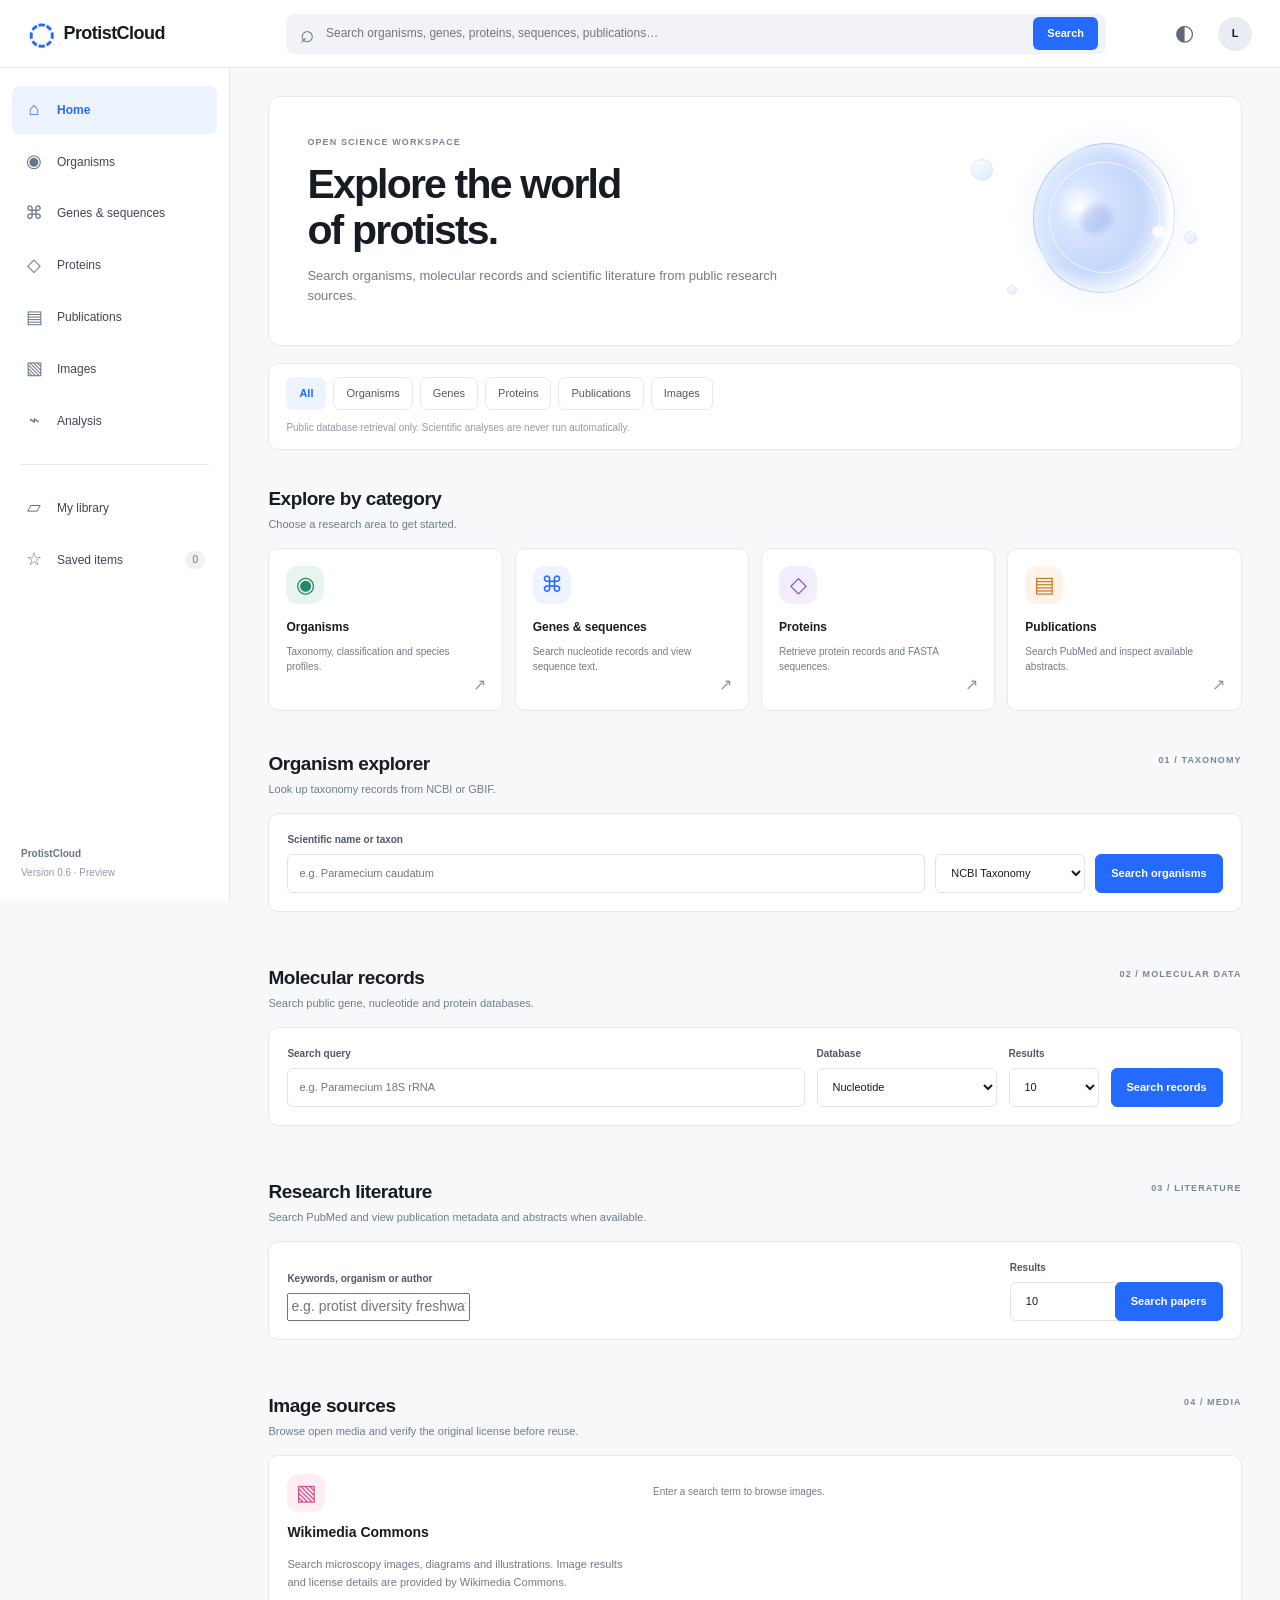
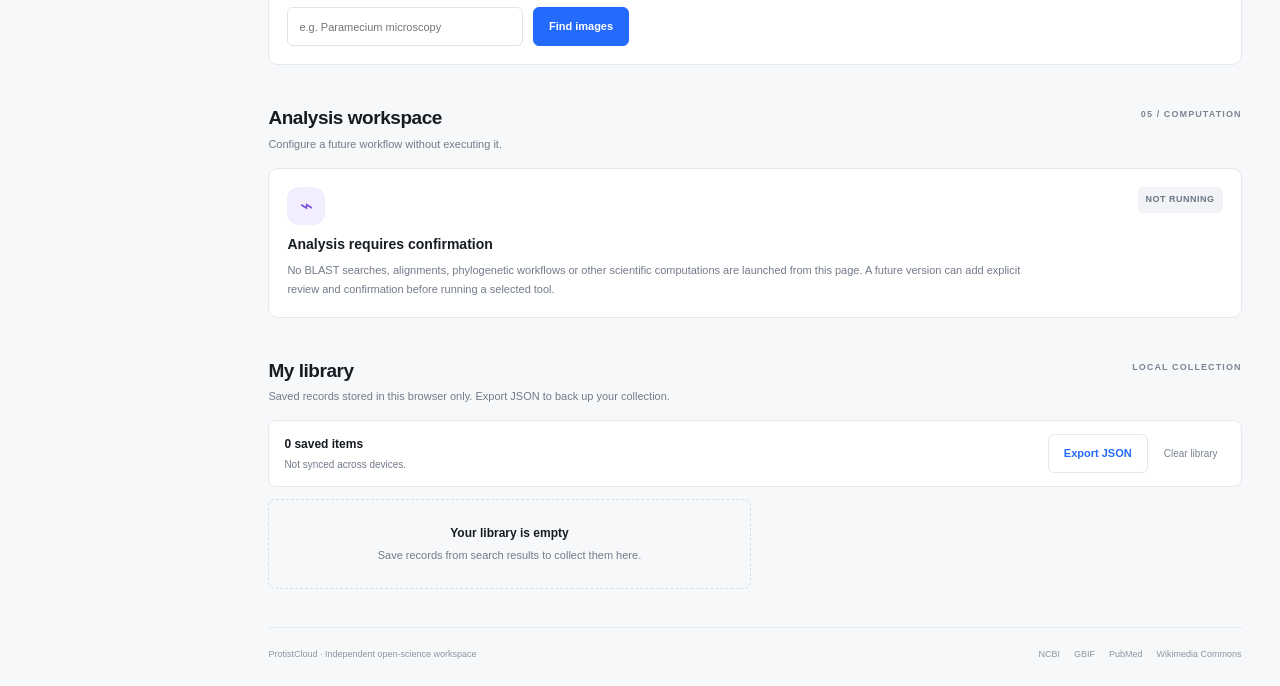
==== commit f0ec7e4d: "Add files via upload" ====
--- a/index.html
+++ b/index.html
@@ -1,109 +1,83 @@
 <!doctype html>
 <html lang="en">
 <head>
-  <meta charset="utf-8">
-  <meta name="viewport" content="width=device-width, initial-scale=1">
-  <meta name="description" content="ProtistCloud — an open platform for exploring protists and genetic sequences.">
-  <meta name="theme-color" content="#087f8c">
-  <title>ProtistCloud — Open Protist Research Workspace</title>
-  <link rel="stylesheet" href="style.css">
+<meta charset="utf-8"><meta name="viewport" content="width=device-width,initial-scale=1">
+<meta name="description" content="ProtistCloud — a minimal workspace for exploring organisms, sequences and scientific literature.">
+<title>ProtistCloud</title><link rel="stylesheet" href="style.css">
 </head>
 <body>
 <header class="topbar">
-  <a class="brand" href="#" aria-label="ProtistCloud — Home"><span class="brand-mark">P</span><span>Protist<span class="brand-light">Cloud</span><small>Open Bioinformatics</small></span></a>
-  <nav aria-label="Main navigation"><a href="#organisms">Organisms</a><a href="#record-explorer">Molecular data</a><a href="#image-explorer">Images</a><a href="#analysis">Workspace</a></nav>
-  <button class="mode-button" id="modeToggle" type="button">Light academic mode</button>
+  <a class="brand" href="#home" aria-label="ProtistCloud home"><span class="brand-icon">◌</span><span>ProtistCloud</span></a>
+  <form id="globalForm" class="top-search"><span aria-hidden="true">⌕</span><input id="globalQuery" placeholder="Search organisms, genes, proteins, sequences, publications…" aria-label="Global search"><button type="submit">Search</button></form>
+  <div class="top-actions"><button id="themeToggle" class="icon-button" aria-label="Toggle dark mode" title="Toggle dark mode">◐</button><a class="avatar" href="#library" aria-label="My library">L</a></div>
 </header>
-<main>
-<section class="hero">
-  <div class="hero-copy">
-    <div class="eyebrow"><span class="dot"></span> OPEN SCIENCE FOR MICROSCOPIC LIFE</div>
-    <h1>Explore the hidden<br><span>world of protists.</span></h1>
-    <p>Discover organisms, browse molecular records, explore scientific literature, and organize your own research collection.</p>
-    <div class="hero-actions"><a class="button primary" href="#organisms">Find an organism <span>→</span></a><a class="button secondary" href="#record-explorer">Explore records</a></div>
-    <p class="notice"><strong>Note:</strong> scientific record search uses the public NCBI service. Sequence analysis is not run yet.</p>
-  </div>
-  <div class="hero-art" aria-hidden="true"><div class="orbit orbit-one"></div><div class="orbit orbit-two"></div><div class="cell"><div class="cell-core"></div><div class="cell-dot dot-a"></div><div class="cell-dot dot-b"></div><div class="cell-dot dot-c"></div><div class="cell-line"></div></div><div class="float-card card-sequence"><span>DNA / RNA</span><b>ATG · CCA · GTT</b><small>Sequences</small></div><div class="float-card card-data"><span class="mini-icon">⌘</span><b>Scientific data</b><small>Links to original sources</small></div></div>
-</section>
-
-<section class="section" id="organisms">
-  <div class="section-heading"><div><div class="eyebrow">01 / DISCOVER</div><h2>Explore organisms</h2></div><span class="section-tag">No registration required</span></div>
-  <form class="search-panel" id="organismSearch">
-    <label for="organismQuery">Scientific name, common name, or group</label>
-    <div class="search-row"><input id="organismQuery" type="search" placeholder="For example, Paramecium caudatum" autocomplete="off" required><button class="button primary" id="searchButton" type="submit">Search NCBI</button></div>
-    <p class="field-help">Searches the public NCBI Taxonomy database. Your query is sent to NCBI; this does not run sequence analysis.</p>
-  </form>
-  <div class="status-line" id="searchStatus" aria-live="polite">Enter an organism name and select “Search NCBI”.</div>
-  <div class="organism-grid" id="organismResults"></div>
-  <div class="empty-state" id="emptyState" hidden>No records found. Try a scientific name or a shorter query.</div>
-  <div class="detail-panel" id="organismDetail" hidden><button class="close-button" id="closeDetail" type="button" aria-label="Close record">×</button><div class="eyebrow">Taxon record · NCBI data</div><h3 id="detailTitle">Organism</h3><p class="latin" id="detailLatin"></p><div class="detail-grid" id="detailGrid"></div><p class="detail-actions" id="detailActions"></p><div class="sequence-results"><div class="section-heading compact"><div><div class="eyebrow">Nucleotide records</div><h3>Sequences for this organism</h3></div><button class="button secondary" id="loadSequences" type="button">Find records</button></div><p class="field-help">Records are retrieved from NCBI Nucleotide. This is database browsing, not similarity analysis.</p><div id="sequenceStatus" class="status-line"></div><div id="sequenceResults"></div></div></div>
-</section>
-
-<section class="section sequence-section" id="sequences">
-  <div class="section-heading"><div><div class="eyebrow">02 / RETRIEVE</div><h2>Molecular data library</h2></div><span class="section-tag">FASTA</span></div>
-  <div class="sequence-layout">
-    <div class="sequence-copy"><h3>From record to research</h3><p>Future updates will add full sequence viewing, source verification, FASTA downloads, and the ability to send selected data to analysis tools.</p><ul class="check-list"><li>DNA and RNA from open databases</li><li>View scientific descriptions and accession numbers</li><li>Prepare a sequence for comparison</li><li>Open the original source</li></ul></div>
-    <div class="sequence-preview"><div class="preview-head"><span class="file-icon">≋</span><div><b>FASTA file check</b><small>Locally in your browser</small></div><span class="pill">FASTA</span></div><label for="fastaFile">Choose a FASTA file</label><input id="fastaFile" type="file" accept=".fa,.fasta,.fna,.ffn,.faa,.frn,.txt"><div id="fastaStatus" class="fasta-status" aria-live="polite">No file selected. The file is not uploaded to a server.</div><button class="button secondary full" id="inspectFasta" type="button">Check file</button><pre id="fastaPreview" hidden></pre><p class="preview-warning">Format checking is not scientific analysis. Your file stays in your browser.</p></div>
-  </div>
-</section>
-
-
-<section class="section" id="record-explorer">
-  <div class="section-heading">
-    <div><p class="eyebrow">RESEARCH LIBRARY</p><h2>Genes, proteins & literature</h2>
-      <p class="muted">Search genes, proteins, nucleotide records, and scientific literature. Open record details inside ProtistCloud.</p></div>
-  </div>
-  <form id="record-search-form" class="search-form">
-    <label for="record-query">Search term, gene name, accession, or organism</label>
-    <div class="search-row">
-      <input id="record-query" type="search" placeholder="e.g. Paramecium caudatum, COI, 18S rRNA, XP_..." required>
-      <select id="record-database" aria-label="Scientific database">
-        <option value="gene">Genes</option>
-        <option value="protein">Proteins</option>
-        <option value="nucleotide" selected>Nucleotide sequences</option>
-        <option value="pubmed">Publications (PubMed)</option>
-      </select>
-      <button type="submit" class="button button-primary">Search records</button>
+<div class="app-shell">
+<aside class="sidebar">
+  <nav aria-label="Main navigation">
+    <a class="nav-item active" href="#home"><span>⌂</span>Home</a>
+    <a class="nav-item" href="#organisms"><span>◉</span>Organisms</a>
+    <a class="nav-item" href="#molecular"><span>⌘</span>Genes &amp; sequences</a>
+    <a class="nav-item" href="#molecular"><span>◇</span>Proteins</a>
+    <a class="nav-item" href="#literature"><span>▤</span>Publications</a>
+    <a class="nav-item" href="#images"><span>▧</span>Images</a>
+    <a class="nav-item" href="#analysis"><span>⌁</span>Analysis</a>
+    <div class="nav-separator"></div>
+    <a class="nav-item" href="#library"><span>▱</span>My library</a>
+    <a class="nav-item" href="#library"><span>☆</span>Saved items <span class="nav-count" id="navCount">0</span></a>
+  </nav>
+  <div class="sidebar-foot"><strong>ProtistCloud</strong><span>Version 0.6 · Preview</span></div>
+</aside>
+<main id="home" class="main-content">
+  <section class="welcome">
+    <div class="welcome-copy"><div class="kicker">OPEN SCIENCE WORKSPACE</div><h1>Explore the world<br>of protists.</h1><p>Search organisms, molecular records and scientific literature from public research sources.</p></div>
+    <div class="orb-art" aria-hidden="true"><div class="orb orb-one"></div><div class="orb orb-two"></div><div class="orb orb-three"></div><div class="orb-cell"><i></i><b></b></div></div>
+  </section>
+  <section class="search-tools" aria-label="Search categories">
+    <div class="search-categories" role="group" aria-label="Search type">
+      <button class="filter active" data-target="all">All</button><button class="filter" data-target="organisms">Organisms</button><button class="filter" data-target="molecular">Genes</button><button class="filter" data-target="proteins">Proteins</button><button class="filter" data-target="literature">Publications</button><button class="filter" data-target="images">Images</button>
     </div>
-  </form>
-  <p id="record-search-status" class="status" aria-live="polite">Choose a database and search to browse public records.</p>
-  <div id="record-search-results" class="record-grid"></div>
-  <div id="record-detail" class="record-detail" hidden></div>
-</section>
-<section class="section" id="image-explorer">
-  <div class="section-heading">
-    <div><p class="eyebrow">VISUAL REFERENCES</p><h2>Scientific image library</h2>
-      <p class="muted">Search Wikimedia Commons for microscopy images and illustrations. Each result includes its source and license information when available.</p></div>
-  </div>
-  <form id="image-search-form" class="search-form">
-    <label for="image-query">Organism or scientific name</label>
-    <div class="search-row">
-      <input id="image-query" type="search" placeholder="e.g. Amoeba proteus" required>
-      <button type="submit" class="button button-primary">Search images</button>
+    <p class="helper-text">Public database retrieval only. Scientific analyses are never run automatically.</p>
+  </section>
+  <section class="section-block" id="organisms">
+    <div class="section-title"><div><h2>Explore by category</h2><p>Choose a research area to get started.</p></div></div>
+    <div class="category-grid">
+      <a class="category-card" href="#organism-search"><span class="category-icon green">◉</span><strong>Organisms</strong><p>Taxonomy, classification and species profiles.</p><span class="card-arrow">↗</span></a>
+      <a class="category-card" href="#molecular"><span class="category-icon blue">⌘</span><strong>Genes &amp; sequences</strong><p>Search nucleotide records and view sequence text.</p><span class="card-arrow">↗</span></a>
+      <a class="category-card" href="#molecular"><span class="category-icon violet">◇</span><strong>Proteins</strong><p>Retrieve protein records and FASTA sequences.</p><span class="card-arrow">↗</span></a>
+      <a class="category-card" href="#literature"><span class="category-icon orange">▤</span><strong>Publications</strong><p>Search PubMed and inspect available abstracts.</p><span class="card-arrow">↗</span></a>
     </div>
-  </form>
-  <p id="image-search-status" class="status" aria-live="polite">Images are retrieved from Wikimedia Commons. License and attribution details vary by file.</p>
-  <div id="image-search-results" class="image-grid"></div>
-</section>
-<section class="section analysis-section" id="analysis">
-  <div class="section-heading"><div><div class="eyebrow">Workspace</div><h2>Prepare a future analysis</h2></div><span class="section-tag">Analysis requires your approval</span></div>
-  <form class="analysis-form" id="analysisForm">
-    <div class="form-intro"><span class="step-number">01</span><div><h3>Provide input data</h3><p>Choose one of three methods. No data is sent anywhere at this stage.</p></div></div>
-    <div class="input-tabs" role="group" aria-label="Input method"><button type="button" class="tab active" data-tab="paste">Paste a sequence</button><button type="button" class="tab" data-tab="file">Choose a FASTA file</button><button type="button" class="tab" data-tab="accession">Scientific record accession</button></div>
-    <div class="tab-content" id="pastePane"><label for="sequenceInput">DNA, RNA, or protein sequence</label><textarea id="sequenceInput" rows="4" placeholder="Paste your sequence here…"></textarea><p class="field-help">Sequence letters are accepted; validation will be added separately.</p></div>
-    <div class="tab-content" id="filePane" hidden><label for="analysisFile">FASTA file</label><input id="analysisFile" type="file" accept=".fa,.fasta,.fna,.ffn,.faa,.frn,.txt"><p class="field-help">The file is selected in your browser only; it is not uploaded to a server.</p></div>
-    <div class="tab-content" id="accessionPane" hidden><label for="accessionInput">Accession number from NCBI or another database</label><input id="accessionInput" placeholder="Enter a scientific record accession"></div>
-    <div class="form-divider"></div><div class="form-intro"><span class="step-number">02</span><div><h3>Future analysis settings</h3><p>These settings are currently kept on screen only.</p></div></div>
-    <div class="form-grid"><div><label for="dbSelect">Database</label><select id="dbSelect"><option value="all">All available databases</option><option value="protists">Protist data</option><option value="custom">Custom file</option></select></div><div><label for="organismSelect">Organism group</label><select id="organismSelect"><option value="all">All organisms</option><option value="protists">Protists only</option><option value="bacteria">Bacteria only</option><option value="viruses">Viruses only</option></select></div><div><label for="limitSelect">Maximum results</label><select id="limitSelect"><option>50</option><option>100</option><option selected>500</option></select></div><div><label for="modeSelect">Interface mode</label><select id="modeSelect"><option>Simple — with guidance</option><option>Professional</option></select></div></div>
-    <button class="button primary" type="submit">Review settings <span>→</span></button><div class="form-status" id="formStatus" aria-live="polite" hidden></div><p class="notice"><strong>Important:</strong> this button checks whether the form is filled in. It does not run BLAST or any other computation.</p>
-  </form>
-</section>
-<section class="feature-row"><div><span class="feature-icon">↗</span><b>Open access</b><p>No account required</p></div><div><span class="feature-icon">⌕</span><b>Scientific sources</b><p>Links to primary records</p></div><div><span class="feature-icon">◷</span><b>Clear limitations</b><p>Clear status messages and warnings</p></div></section>
+  </section>
+  <section class="section-block" id="organism-search">
+    <div class="section-title"><div><h2>Organism explorer</h2><p>Look up taxonomy records from NCBI or GBIF.</p></div><span class="section-note">01 / TAXONOMY</span></div>
+    <form id="organismForm" class="panel form-panel">
+      <label for="organismQuery">Scientific name or taxon</label><div class="form-line"><input id="organismQuery" placeholder="e.g. Paramecium caudatum" required><select id="organismSource" aria-label="Taxonomy source"><option value="ncbi">NCBI Taxonomy</option><option value="gbif">GBIF Species</option></select><button class="primary" type="submit">Search organisms</button></div>
+    </form><div id="organismResults" class="results" aria-live="polite"></div><div id="organismProfile" class="panel profile" hidden></div>
+  </section>
+  <section class="section-block" id="molecular">
+    <div class="section-title"><div><h2>Molecular records</h2><p>Search public gene, nucleotide and protein databases.</p></div><span class="section-note">02 / MOLECULAR DATA</span></div>
+    <form id="molecularForm" class="panel form-panel">
+      <div class="field-grid"><div><label for="molecularQuery">Search query</label><input id="molecularQuery" placeholder="e.g. Paramecium 18S rRNA" required></div><div><label for="molecularDb">Database</label><select id="molecularDb"><option value="nuccore">Nucleotide</option><option value="gene">Gene</option><option value="protein">Protein</option></select></div><div><label for="molecularLimit">Results</label><select id="molecularLimit"><option>5</option><option selected>10</option><option>20</option></select></div><button class="primary align-bottom" type="submit">Search records</button></div>
+    </form><div id="molecularResults" class="results" aria-live="polite"></div><div id="recordViewer" class="panel viewer" hidden></div>
+  </section>
+  <section class="section-block" id="literature">
+    <div class="section-title"><div><h2>Research literature</h2><p>Search PubMed and view publication metadata and abstracts when available.</p></div><span class="section-note">03 / LITERATURE</span></div>
+    <form id="literatureForm" class="panel form-panel"><div class="form-line"><div class="grow"><label for="literatureQuery">Keywords, organism or author</label><input id="literatureQuery" placeholder="e.g. protist diversity freshwater" required></div><div class="limit-field"><label for="literatureLimit">Results</label><select id="literatureLimit"><option>5</option><option selected>10</option><option>20</option></select></div><button class="primary align-bottom" type="submit">Search papers</button></div></form><div id="literatureResults" class="results" aria-live="polite"></div>
+  </section>
+  <section class="section-block" id="images">
+    <div class="section-title"><div><h2>Image sources</h2><p>Browse open media and verify the original license before reuse.</p></div><span class="section-note">04 / MEDIA</span></div>
+    <div class="panel image-panel"><div class="image-copy"><span class="category-icon pink">▧</span><h3>Wikimedia Commons</h3><p>Search microscopy images, diagrams and illustrations. Image results and license details are provided by Wikimedia Commons.</p><form id="imageForm" class="form-line"><input id="imageQuery" placeholder="e.g. Paramecium microscopy" required><button class="primary" type="submit">Find images</button></form></div><div id="imageResults" class="image-results" aria-live="polite"><p class="muted">Enter a search term to browse images.</p></div></div>
+  </section>
+  <section class="section-block" id="analysis">
+    <div class="section-title"><div><h2>Analysis workspace</h2><p>Configure a future workflow without executing it.</p></div><span class="section-note">05 / COMPUTATION</span></div>
+    <div class="panel analysis-panel"><div><span class="category-icon violet">⌁</span><h3>Analysis requires confirmation</h3><p>No BLAST searches, alignments, phylogenetic workflows or other scientific computations are launched from this page. A future version can add explicit review and confirmation before running a selected tool.</p></div><span class="status-pill">NOT RUNNING</span></div>
+  </section>
+  <section class="section-block" id="library">
+    <div class="section-title"><div><h2>My library</h2><p>Saved records stored in this browser only. Export JSON to back up your collection.</p></div><span class="section-note">LOCAL COLLECTION</span></div>
+    <div class="library-toolbar"><div><strong id="savedCount">0 saved items</strong><span>Not synced across devices.</span></div><div><button class="secondary" id="exportCollection">Export JSON</button><button class="plain-button" id="clearCollection">Clear library</button></div></div><div id="savedRecords" class="saved-grid"></div>
+  </section>
+  <footer class="footer"><span>ProtistCloud · Independent open-science workspace</span><span><a href="https://www.ncbi.nlm.nih.gov/" target="_blank" rel="noopener">NCBI</a><a href="https://www.gbif.org/" target="_blank" rel="noopener">GBIF</a><a href="https://pubmed.ncbi.nlm.nih.gov/" target="_blank" rel="noopener">PubMed</a><a href="https://commons.wikimedia.org/" target="_blank" rel="noopener">Wikimedia Commons</a></span></footer>
 </main>
-<footer><a class="brand footer-brand" href="#"><span class="brand-mark">P</span><span>ProtistCloud<small>Project in development</small></span></a><p>Open scientific records are provided by external sources. ProtistCloud is not an official NCBI service.</p><span>© ProtistCloud · Open research workspace</span></footer>
+</div>
+<div id="toast" role="status" aria-live="polite" class="toast"></div>
 <script src="script.js"></script>
-
-<script>
-/* ProtistCloud record explorer additions are implemented in script.js. */
-</script>
 </body></html>
--- a/style.css
+++ b/style.css
@@ -1,6 +1,5 @@
-@import url('https://fonts.googleapis.com/css2?family=DM+Mono:wght@400;500&family=DM+Sans:wght@400;500;600;700&family=Playfair+Display:ital,wght@0,500;0,600;1,500&display=swap');
-:root{--bg:#fbfcfa;--paper:#fff;--tint:#f0f5f1;--ink:#20312c;--muted:#718079;--line:#dce6df;--green:#176b56;--green2:#dcefe5;--gold:#b6874f;--shadow:0 10px 28px rgba(28,58,46,.07);font-family:'DM Sans',sans-serif;color:var(--ink);background:var(--bg)}*{box-sizing:border-box}html{scroll-behavior:smooth;scroll-padding-top:100px}body{margin:0;background:var(--bg);color:var(--ink);font:15px/1.65 'DM Sans',sans-serif}a{color:var(--green);text-decoration:none}a:hover{text-decoration:underline}button,input,select,textarea{font:inherit}button{cursor:pointer}.topbar{height:76px;display:flex;align-items:center;justify-content:space-between;gap:25px;padding:0 clamp(20px,6vw,90px);position:sticky;top:0;z-index:20;background:rgba(251,252,250,.96);border-bottom:1px solid var(--line);backdrop-filter:blur(14px)}.brand{display:flex;align-items:center;gap:11px;color:var(--ink);font-size:18px;font-weight:700;line-height:1.2;flex-shrink:0}.brand:hover{text-decoration:none}.brand-mark{display:grid;place-items:center;width:38px;height:38px;border-radius:11px;background:var(--green);color:#fff;font:25px 'Playfair Display',serif}.brand small{display:block;font:9px 'DM Mono',monospace;letter-spacing:1.2px;color:var(--muted);margin-top:4px}.brand-light{color:var(--green)}.topbar nav{display:flex;gap:clamp(12px,2.5vw,34px);align-items:center}.topbar nav a{font-size:12px;font-weight:600;color:#53655d}.mode-button{border:1px solid var(--line);background:transparent;color:var(--ink);padding:8px 11px;border-radius:6px;font-size:10px;font-weight:700}.hero{display:grid;grid-template-columns:1.1fr .9fr;align-items:center;gap:7vw;padding:70px clamp(22px,9vw,135px) 60px;max-width:1600px;margin:auto;overflow:hidden}.eyebrow{font:10px 'DM Mono',monospace;letter-spacing:1.4px;color:var(--green);text-transform:uppercase}.dot{display:inline-block;width:7px;height:7px;border-radius:50%;background:var(--gold);margin-right:8px}h1{font-size:clamp(42px,5.4vw,75px);letter-spacing:-2.7px;line-height:1.06;margin:22px 0;font-weight:600}h1 span{font:italic 500 1em 'Playfair Display',serif;color:var(--green);letter-spacing:-2px}.hero-copy>p:not(.notice){max-width:540px;font-size:16px;color:var(--muted);line-height:1.85}.hero-actions{display:flex;gap:10px;flex-wrap:wrap;margin:25px 0}.button{display:inline-flex;justify-content:center;align-items:center;gap:9px;border-radius:7px;border:1px solid transparent;padding:11px 17px;font-size:12px;font-weight:700;transition:.16s}.button.primary,.button-primary{background:var(--green);color:#fff}.button.primary:hover,.button-primary:hover{background:#105340;transform:translateY(-1px);text-decoration:none}.button.secondary{border-color:var(--line);color:var(--ink);background:#fff}.button.secondary:hover{border-color:var(--green);color:var(--green)}.notice{font-size:11px;color:var(--muted);background:var(--tint);border-left:2px solid var(--gold);padding:10px 13px;max-width:560px}.hero-art{position:relative;min-height:350px;border-radius:8px;background:radial-gradient(ellipse at 45% 45%,#c9e1d4 0,#a4c7b5 24%,#4d8570 60%,#204e40 100%);box-shadow:var(--shadow);overflow:hidden}.hero-art:before,.hero-art:after{content:'';position:absolute;border:1px solid rgba(255,255,255,.45);border-radius:50%;width:300px;height:300px;left:50%;top:48%;transform:translate(-50%,-50%)}.hero-art:after{width:220px;height:220px;border-style:dashed}.orbit{position:absolute;border:1px solid rgba(255,255,255,.25);border-radius:50%;inset:12%;transform:rotate(-25deg)}.orbit-two{inset:23%;transform:rotate(35deg)}.cell{position:absolute;width:190px;height:210px;border-radius:47% 53% 55% 45%;background:radial-gradient(ellipse at 30% 25%,#eff8df,#a9d5ba 34%,#5f9d83 68%,#2d6b56);border:2px solid rgba(255,255,255,.55);left:50%;top:48%;transform:translate(-50%,-50%) rotate(18deg);box-shadow:inset -15px -15px 25px #245b4c66,0 0 35px #e0f8e355}.cell-core{position:absolute;width:58px;height:64px;border-radius:45%;background:radial-gradient(circle at 35% 30%,#7d9cb0,#486c7c 60%,#294a54);left:40%;top:34%;box-shadow:0 0 0 8px #e0f6dc44}.cell-dot{position:absolute;width:13px;height:13px;background:#e5c68b;border-radius:50%;box-shadow:0 0 0 4px #fff2}.dot-a{top:23%;left:27%}.dot-b{top:67%;left:65%}.dot-c{top:48%;left:20%}.cell-line{position:absolute;inset:15%;border:1px dotted #f2f7dd;border-radius:50%;transform:rotate(60deg)}.float-card{position:absolute;background:#ffffffed;border:1px solid #ffffffb0;border-radius:7px;padding:12px 15px;box-shadow:var(--shadow);display:flex;flex-direction:column;gap:3px}.float-card span,.float-card small{font-size:9px;color:var(--muted)}.float-card b{font-size:12px}.card-sequence{left:6%;bottom:12%}.card-data{right:5%;top:10%}.mini-icon{font-size:18px!important;color:var(--green)!important}.section{padding:70px clamp(22px,9vw,135px);max-width:1600px;margin:auto}.section:nth-of-type(even){background:var(--tint);max-width:none}.section:nth-of-type(even)>*{max-width:1330px;margin-left:auto;margin-right:auto}.section-heading{display:flex;justify-content:space-between;align-items:end;gap:20px;margin-bottom:24px}.section-heading h2{font-size:clamp(29px,3.3vw,42px);letter-spacing:-1.3px;line-height:1.2;margin:8px 0}.section-heading p{color:var(--muted);font-size:12px;margin:0;max-width:680px}.section-tag,.pill{display:inline-flex;border-radius:4px;background:var(--green2);color:#28644f;padding:5px 9px;font:9px 'DM Mono',monospace;letter-spacing:.5px;white-space:nowrap}.search-panel,.search-form,.analysis-form,.sequence-preview{border:1px solid var(--line);border-radius:9px;background:var(--paper);padding:22px;box-shadow:0 3px 12px #183b2b06}.search-panel label,.search-form label,.analysis-form label,.sequence-preview label{display:block;font-size:11px;font-weight:700;margin-bottom:7px}.search-row{display:flex;gap:10px}.search-row input,.search-row select,input[type=text],input[type=search],input[type=file],select,textarea{min-width:0;border:1px solid var(--line);border-radius:6px;padding:11px 12px;background:#fff;color:var(--ink);outline:none}.search-row input{flex:1}.search-row input:focus,input:focus,select:focus,textarea:focus{border-color:var(--green);box-shadow:0 0 0 3px #176b5610}.field-help,.preview-warning{font-size:10px;color:var(--muted);margin:10px 0 0}.status-line,.status{font-size:11px;color:var(--muted);margin:15px 0}.organism-grid,.record-grid,.image-grid{display:grid;grid-template-columns:repeat(2,minmax(0,1fr));gap:12px;margin-top:14px}.organism-card,.record-card,.image-card,.result-card,.record-result,.saved-card{background:#fff;border:1px solid var(--line);border-radius:8px;padding:17px;min-width:0;box-shadow:0 2px 10px #193d2b04}.organism-card h3,.record-card h3,.image-card h3,.result-card h3{font-size:14px;margin:0 0 6px}.organism-card p,.record-card p,.image-card p,.result-card p{font-size:11px;color:var(--muted);overflow-wrap:anywhere}.detail-panel,.record-detail{position:relative;background:#fff;border:1px solid var(--line);border-radius:9px;padding:24px;margin-top:18px;box-shadow:var(--shadow)}.close-button{position:absolute;right:15px;top:12px;border:1px solid var(--line);border-radius:5px;background:#fff;font-size:20px;color:var(--muted)}.detail-panel h3{font:30px 'Playfair Display',serif;margin:8px 0}.detail-grid{display:grid;grid-template-columns:repeat(3,minmax(0,1fr));gap:10px}.detail-grid>div{background:var(--tint);padding:12px;border-radius:6px;font-size:11px;overflow-wrap:anywhere}.sequence-results{border-top:1px solid var(--line);margin-top:25px;padding-top:20px}.compact h3{font-size:18px}.sequence-layout{display:grid;grid-template-columns:1fr 1fr;gap:30px}.sequence-copy h3{font:26px 'Playfair Display',serif}.sequence-copy p,.sequence-copy li{font-size:12px;color:var(--muted)}.check-list{padding-left:18px}.check-list li{margin:9px 0}.sequence-preview{align-self:start}.preview-head{display:flex;align-items:center;gap:10px;margin-bottom:20px}.preview-head>div{display:flex;flex-direction:column;flex:1}.preview-head b{font-size:12px}.preview-head small{font-size:10px;color:var(--muted)}.file-icon{font-size:25px;color:var(--green)}.full{width:100%;margin-top:13px}.fasta-status{font-size:10px;color:var(--muted);margin-top:10px}.sequence-preview pre,.record-detail pre{background:#f3f7f4;border:1px solid var(--line);border-radius:6px;padding:13px;white-space:pre-wrap;overflow-wrap:anywhere;max-height:360px;overflow:auto;font:10px/1.7 'DM Mono',monospace}.search-form{margin-bottom:15px}.search-form .search-row select{max-width:210px}.analysis-form{padding:26px}.form-intro{display:flex;gap:13px;align-items:flex-start;margin:4px 0 17px}.step-number{display:grid;place-items:center;width:30px;height:30px;border-radius:50%;background:var(--green2);color:var(--green);font:11px 'DM Mono',monospace;flex-shrink:0}.form-intro h3{margin:0;font-size:14px}.form-intro p{font-size:11px;color:var(--muted);margin:3px 0}.input-tabs{display:flex;gap:6px;flex-wrap:wrap;margin-bottom:17px}.tab{border:1px solid var(--line);background:#fff;border-radius:5px;padding:8px 11px;font-size:10px;color:var(--muted)}.tab.active{background:var(--green2);border-color:#b7d8c6;color:var(--green)}.tab-content{margin-bottom:20px}.tab-content textarea{width:100%;resize:vertical}.tab-content input{width:100%}.form-divider{height:1px;background:var(--line);margin:25px 0}.form-grid{display:grid;grid-template-columns:repeat(4,minmax(0,1fr));gap:12px;margin-bottom:20px}.form-grid select{width:100%}.form-status{padding:12px;background:var(--tint);border-radius:6px;font-size:11px;margin-top:12px}.feature-row{display:grid;grid-template-columns:repeat(3,1fr);gap:1px;background:var(--line);border-top:1px solid var(--line);border-bottom:1px solid var(--line)}.feature-row>div{padding:24px clamp(18px,5vw,70px);background:#fff}.feature-icon{color:var(--green);font-size:20px;display:block}.feature-row b{font-size:12px}.feature-row p{font-size:10px;color:var(--muted);margin:4px 0 0}footer{padding:28px clamp(20px,6vw,90px);display:flex;align-items:center;justify-content:space-between;gap:20px;background:#fff;border-top:1px solid var(--line)}footer p,footer>span{font-size:10px;color:var(--muted)}.footer-brand{font-size:14px}.footer-brand .brand-mark{width:32px;height:32px;font-size:20px}.empty-state{padding:25px;text-align:center;color:var(--muted);border:1px dashed var(--line);border-radius:8px;font-size:12px}.record-result{display:flex;align-items:flex-start;justify-content:space-between;gap:15px}.record-result button,.record-card button,.organism-card button,.image-card button{font-size:10px}.image-card img{width:100%;max-height:220px;object-fit:contain;background:#f3f7f4;border-radius:5px}.muted{color:var(--muted)}
-body.dark{--bg:#14211d;--paper:#1d2d26;--tint:#192922;--ink:#e7eee9;--muted:#a2b2aa;--line:#33483d;--green:#7cc7a8;--green2:#29493b;--shadow:0 10px 28px #0003}body.dark .topbar,body.dark footer,body.dark .feature-row>div{background:#172620}body.dark .topbar nav a{color:#c2d2c8}body.dark .search-panel,body.dark .search-form,body.dark .analysis-form,body.dark .sequence-preview,body.dark .detail-panel,body.dark .record-detail,body.dark .organism-card,body.dark .record-card,body.dark .image-card,body.dark .result-card,body.dark .record-result,body.dark .saved-card{background:var(--paper)}body.dark input,body.dark select,body.dark textarea,body.dark .button.secondary,body.dark .tab,body.dark .close-button{background:#20342a;color:var(--ink);border-color:var(--line)}body.dark .sequence-preview pre,body.dark .record-detail pre{background:#172620;border-color:var(--line)}
-@media(max-width:950px){.topbar{padding:0 22px}.topbar nav{gap:12px}.mode-button{font-size:0}.mode-button:after{content:'Theme';font-size:10px}.hero{padding:55px 30px;gap:35px}.section{padding:55px 30px}.form-grid{grid-template-columns:repeat(2,minmax(0,1fr))}.section-heading{align-items:flex-start;flex-direction:column}.section-tag{white-space:normal}}
-@media(max-width:700px){.topbar{height:auto;min-height:70px;flex-wrap:wrap;padding:12px 18px;gap:12px}.topbar nav{order:3;width:100%;overflow:auto;padding:4px 0}.topbar nav a{white-space:nowrap}.hero{grid-template-columns:1fr;padding:43px 20px;gap:30px}.hero-art{min-height:290px}.section{padding:45px 18px}.search-row{flex-direction:column}.search-row select{max-width:none!important}.sequence-layout{grid-template-columns:1fr}.organism-grid,.record-grid,.image-grid{grid-template-columns:1fr}.detail-grid{grid-template-columns:repeat(2,minmax(0,1fr))}.feature-row{grid-template-columns:1fr}footer{align-items:flex-start;flex-direction:column;gap:8px}.form-grid{grid-template-columns:1fr 1fr}.hero h1{font-size:48px}.section-heading h2{font-size:32px}}
-@media(max-width:420px){.form-grid,.detail-grid{grid-template-columns:1fr}.hero h1{font-size:42px}.hero-actions .button{width:100%}.brand{font-size:16px}}
+:root{color-scheme:light;--bg:#f7f8fa;--surface:#fff;--surface-2:#f1f3f6;--text:#171b22;--muted:#727b89;--line:#e5e8ed;--blue:#246bfd;--blue-soft:#edf3ff;--green:#e8f5ef;--violet:#f2edff;--orange:#fff2e7;--pink:#ffedf4;--shadow:0 2px 10px rgba(18,31,53,.035);font-family:Inter,-apple-system,BlinkMacSystemFont,"Segoe UI",Roboto,Helvetica,Arial,sans-serif}*{box-sizing:border-box}html{scroll-behavior:smooth;scroll-padding-top:90px}body{margin:0;background:var(--bg);color:var(--text);font-size:14px;line-height:1.55}a{color:inherit;text-decoration:none}button,input,select{font:inherit}button{cursor:pointer}.topbar{height:68px;position:sticky;top:0;z-index:10;display:grid;grid-template-columns:230px minmax(180px,1fr) auto;gap:28px;align-items:center;padding:0 28px;background:rgba(255,255,255,.94);backdrop-filter:blur(16px);border-bottom:1px solid var(--line)}.brand{display:flex;align-items:center;gap:10px;font-weight:650;font-size:18px;letter-spacing:-.55px}.brand-icon{color:var(--blue);font-size:30px;line-height:1}.top-search{display:flex;align-items:center;gap:10px;max-width:820px;width:100%;height:40px;background:var(--surface-2);border:1px solid transparent;border-radius:8px;padding:0 7px 0 13px;color:#657084}.top-search:focus-within{border-color:#b6ccff;background:#fff}.top-search>span{font-size:24px}.top-search input{border:0;outline:0;background:transparent;min-width:0;flex:1;font-size:12px;color:var(--text)}.top-search button{border:0;border-radius:6px;background:var(--blue);color:#fff;font-size:11px;font-weight:600;padding:8px 14px}.top-actions{display:flex;align-items:center;gap:18px}.icon-button{border:0;background:transparent;font-size:22px;color:#5e6878}.avatar{width:34px;height:34px;border-radius:50%;background:#e9edf3;display:grid;place-items:center;font-size:11px;font-weight:650}.app-shell{display:grid;grid-template-columns:230px minmax(0,1fr);min-height:calc(100vh - 68px)}.sidebar{position:sticky;top:68px;height:calc(100vh - 68px);border-right:1px solid var(--line);background:#fff;padding:18px 12px;display:flex;flex-direction:column}.sidebar nav{display:flex;flex-direction:column;gap:4px}.nav-item{display:flex;align-items:center;gap:13px;padding:10px 12px;border-radius:7px;font-size:12px;color:#3e4755}.nav-item>span:first-child{font-size:18px;color:#687587;width:20px;text-align:center}.nav-item:hover{background:#f5f7fa;text-decoration:none}.nav-item.active{background:var(--blue-soft);color:var(--blue);font-weight:600}.nav-item.active>span:first-child{color:var(--blue)}.nav-separator{height:1px;background:var(--line);margin:15px 8px}.nav-count{margin-left:auto;background:#eef1f5;color:#687587;border-radius:10px;padding:1px 7px;font-size:10px}.sidebar-foot{margin-top:auto;padding:15px 9px 2px;display:flex;flex-direction:column;gap:3px;color:#929aa7;font-size:10px}.sidebar-foot strong{font-weight:600;color:#687587}.main-content{min-width:0;padding:28px clamp(22px,3vw,46px) 0;max-width:1700px;width:100%;margin:0 auto}.welcome{min-height:208px;display:flex;align-items:center;justify-content:space-between;gap:25px;position:relative;overflow:hidden;background:var(--surface);border:1px solid var(--line);border-radius:12px;padding:34px 38px;margin-bottom:17px}.welcome-copy{position:relative;z-index:1;max-width:560px}.kicker,.section-note{font-size:9px;letter-spacing:1.1px;font-weight:650;color:#7b8593}.welcome h1{font-size:clamp(30px,3.2vw,45px);letter-spacing:-1.8px;line-height:1.12;margin:12px 0 12px;font-weight:650}.welcome p{color:var(--muted);max-width:490px;font-size:13px;margin:0}.orb-art{width:240px;height:180px;position:relative;flex-shrink:0;opacity:.9}.orb-cell{position:absolute;width:145px;height:145px;right:26px;top:14px;border-radius:53% 47% 55% 45%;transform:rotate(-28deg);background:radial-gradient(ellipse at 38% 35%,rgba(255,255,255,.95) 0,rgba(192,213,255,.72) 20%,rgba(103,151,247,.42) 50%,rgba(47,106,225,.13) 68%,transparent 72%);border:1px solid rgba(99,147,235,.28);box-shadow:inset 0 0 20px rgba(255,255,255,.9),0 0 35px rgba(83,138,239,.09)}.orb-cell:before{content:"";position:absolute;inset:16px;border:1px solid rgba(255,255,255,.65);border-radius:50%}.orb-cell i{position:absolute;width:32px;height:27px;left:48px;top:56px;border-radius:45%;background:rgba(72,104,205,.24);filter:blur(3px)}.orb-cell b{position:absolute;width:13px;height:13px;right:24px;bottom:27px;border-radius:50%;background:rgba(255,255,255,.8)}.orb{position:absolute;border-radius:50%;background:linear-gradient(145deg,#fff,#d9e7ff);border:1px solid #d6e4ff}.orb-one{width:22px;height:22px;left:8px;top:28px}.orb-two{width:13px;height:13px;right:6px;top:100px}.orb-three{width:10px;height:10px;left:44px;bottom:16px}.search-tools{background:var(--surface);border:1px solid var(--line);border-radius:10px;padding:13px 17px;margin-bottom:34px}.search-categories{display:flex;gap:7px;flex-wrap:wrap}.filter{border:1px solid var(--line);background:#fff;color:#4e5867;border-radius:7px;padding:7px 12px;font-size:11px}.filter:hover{border-color:#b7c8eb}.filter.active{background:var(--blue-soft);border-color:var(--blue-soft);color:var(--blue);font-weight:650}.helper-text{font-size:10px;color:#929aa7;margin:10px 0 0}.section-block{margin:0 0 38px;scroll-margin-top:88px}.section-title{display:flex;justify-content:space-between;align-items:flex-start;gap:18px;margin-bottom:15px}.section-title h2{font-size:19px;letter-spacing:-.45px;margin:0 0 3px;font-weight:650}.section-title p{margin:0;color:var(--muted);font-size:11px}.section-note{padding-top:5px;white-space:nowrap}.category-grid{display:grid;grid-template-columns:repeat(4,minmax(0,1fr));gap:12px}.category-card{position:relative;min-height:150px;background:var(--surface);border:1px solid var(--line);border-radius:10px;padding:17px;transition:border-color .16s,transform .16s}.category-card:hover{border-color:#c4d3f2;transform:translateY(-2px);text-decoration:none}.category-icon{width:38px;height:38px;display:grid;place-items:center;border-radius:12px;font-size:22px;margin-bottom:14px}.green{background:var(--green);color:#25876b}.blue{background:var(--blue-soft);color:var(--blue)}.violet{background:var(--violet);color:#7951d9}.orange{background:var(--orange);color:#cb792b}.pink{background:var(--pink);color:#d64d87}.category-card strong{display:block;font-size:12px;font-weight:650}.category-card p{font-size:10px;color:var(--muted);line-height:1.55;margin:7px 0 18px;max-width:240px}.card-arrow{position:absolute;right:16px;bottom:12px;color:#8c96a4;font-size:16px}.panel{background:var(--surface);border:1px solid var(--line);border-radius:10px;padding:18px}.form-panel{margin-bottom:13px}.form-panel label{display:block;font-size:10px;font-weight:650;color:#4e5867;margin-bottom:6px}.form-line{display:flex;align-items:end;gap:10px}.form-line>input,.field-grid input,.form-line select,.field-grid select{height:39px;border:1px solid #dfe4eb;background:#fff;border-radius:6px;padding:0 11px;outline:none;color:var(--text);font-size:11px;min-width:0}.form-line>input{flex:1}.form-line input:focus,.field-grid input:focus,.form-line select:focus,.field-grid select:focus{border-color:#8cb0ff;box-shadow:0 0 0 3px rgba(36,107,253,.08)}.form-line select{min-width:150px}.primary,.secondary{height:39px;border:1px solid var(--blue);background:var(--blue);color:#fff;border-radius:6px;padding:0 15px;font-size:11px;font-weight:650;white-space:nowrap}.primary:hover{background:#1459dc}.secondary{background:#fff;color:var(--blue);border-color:var(--line)}.field-grid{display:grid;grid-template-columns:minmax(150px,1fr) 180px 90px auto;gap:12px;align-items:end}.field-grid>div{min-width:0}.field-grid input,.field-grid select{width:100%}.align-bottom{align-self:end}.grow{flex:1;min-width:150px}.limit-field{width:95px}.results{display:grid;gap:9px}.result-card{display:flex;justify-content:space-between;align-items:flex-start;gap:15px;padding:15px 17px;background:var(--surface);border:1px solid var(--line);border-radius:9px}.result-card h3{font-size:12px;line-height:1.5;margin:0 0 4px;font-weight:650;overflow-wrap:anywhere}.result-card p{font-size:10px;color:var(--muted);margin:0;overflow-wrap:anywhere}.tags{display:flex;gap:6px;flex-wrap:wrap;margin-top:9px}.tag{font-size:9px;color:#5f6a79;background:#f0f2f6;border-radius:4px;padding:3px 6px}.card-actions{display:flex;gap:6px;flex-wrap:wrap;justify-content:flex-end;flex-shrink:0}.mini-button{font-size:10px;border:1px solid var(--line);background:#fff;color:#35445a;border-radius:5px;padding:7px 9px;white-space:nowrap}.mini-button:hover{border-color:#a9c2f8;color:var(--blue)}.empty-state{border:1px dashed #d8dee7;border-radius:8px;text-align:center;padding:24px 15px;color:var(--muted);font-size:11px}.empty-state strong{display:block;color:var(--text);font-size:12px;margin-bottom:4px}.empty-state p{margin:0}.profile{margin-top:12px}.profile h3{font-size:18px;margin:4px 0}.profile-grid{display:grid;grid-template-columns:repeat(3,minmax(0,1fr));gap:8px;margin:15px 0}.info-cell{background:var(--surface-2);border-radius:6px;padding:11px;min-width:0}.info-cell span{display:block;color:var(--muted);font-size:9px;margin-bottom:4px}.info-cell strong{font-size:11px;overflow-wrap:anywhere}.viewer{margin-top:12px;overflow:hidden}.viewer-head{display:flex;justify-content:space-between;gap:12px;align-items:flex-start;padding-bottom:13px;border-bottom:1px solid var(--line)}.viewer-head h3{font-size:14px;margin:8px 0 3px;overflow-wrap:anywhere}.viewer-body{padding-top:14px}.viewer-body pre{background:var(--surface-2);padding:13px;border-radius:6px;max-height:400px;overflow:auto;white-space:pre-wrap;overflow-wrap:anywhere;font:11px/1.65 ui-monospace,SFMono-Regular,Menlo,monospace}.viewer-body p,.muted{font-size:10px;color:var(--muted)}.image-panel{display:grid;grid-template-columns:minmax(220px,.75fr) minmax(0,1.25fr);gap:24px}.image-copy h3,.analysis-panel h3{font-size:14px;margin:0 0 6px}.image-copy p,.analysis-panel p{font-size:11px;color:var(--muted);line-height:1.7}.image-copy .category-icon{margin-bottom:10px}.image-copy form{margin-top:15px}.image-results{display:grid;grid-template-columns:repeat(2,minmax(0,1fr));gap:10px;align-content:start}.image-result{border:1px solid var(--line);border-radius:7px;overflow:hidden;min-width:0}.image-result img{width:100%;height:115px;object-fit:cover;display:block;background:var(--surface-2)}.image-result div{padding:8px}.image-result strong{font-size:10px;display:block;overflow-wrap:anywhere}.image-result small{font-size:9px;color:var(--muted)}.analysis-panel{display:flex;align-items:flex-start;justify-content:space-between;gap:20px}.analysis-panel .category-icon{margin-bottom:9px}.analysis-panel p{max-width:750px;margin:0}.status-pill{font-size:9px;font-weight:650;letter-spacing:.5px;border-radius:5px;background:#f1f3f6;color:#6b7584;padding:6px 8px;white-space:nowrap}.library-toolbar{display:flex;justify-content:space-between;align-items:center;gap:15px;background:var(--surface);border:1px solid var(--line);border-radius:8px;padding:13px 15px;margin-bottom:12px}.library-toolbar>div:first-child{display:flex;flex-direction:column;gap:3px}.library-toolbar strong{font-size:12px}.library-toolbar span{font-size:10px;color:var(--muted)}.library-toolbar>div:last-child{display:flex;gap:8px}.plain-button{background:transparent;border:0;color:#7b8491;font-size:10px;padding:0 8px}.saved-grid{display:grid;grid-template-columns:repeat(2,minmax(0,1fr));gap:9px}.saved-card{background:var(--surface);border:1px solid var(--line);border-radius:8px;padding:13px;min-width:0}.saved-card h3{font-size:11px;margin:7px 0 4px;overflow-wrap:anywhere}.saved-card p{font-size:10px;color:var(--muted);margin:0 0 10px;overflow-wrap:anywhere}.saved-card .mini-button{margin-right:5px}.footer{border-top:1px solid var(--line);padding:20px 0 24px;display:flex;justify-content:space-between;gap:15px;color:#8b94a2;font-size:9px}.footer>span:last-child{display:flex;gap:14px}.footer a:hover{color:var(--blue)}.toast{position:fixed;bottom:20px;left:50%;transform:translate(-50%,15px);opacity:0;pointer-events:none;background:#1b2430;color:white;padding:10px 15px;border-radius:7px;font-size:11px;transition:.2s;z-index:30;box-shadow:0 5px 25px #0002}.toast.show{opacity:1;transform:translate(-50%,0)}.loading{text-align:center;padding:18px;color:var(--muted);font-size:11px}.error-message{background:#fff3f1;color:#a63d2b;border:1px solid #f1d4cf;border-radius:6px;padding:12px;font-size:11px}.sr-only{position:absolute;width:1px;height:1px;clip:rect(0,0,0,0);overflow:hidden}
+body.dark{color-scheme:dark;--bg:#11161d;--surface:#191f28;--surface-2:#222a35;--text:#e9edf4;--muted:#9aa5b5;--line:#303a48;--blue:#6d9dff;--blue-soft:#1f3151}body.dark .topbar,body.dark .sidebar{background:rgba(25,31,40,.96)}body.dark .nav-item{color:#c7cfdb}body.dark .form-line>input,body.dark .field-grid input,body.dark .form-line select,body.dark .field-grid select,body.dark .mini-button,body.dark .secondary{background:var(--surface);color:var(--text);border-color:var(--line)}body.dark .tag,body.dark .status-pill{background:#2a3340;color:#b9c4d5}body.dark .orb-cell{opacity:.55}
+@media(max-width:1050px){.topbar{grid-template-columns:200px minmax(150px,1fr) auto;gap:15px;padding:0 18px}.app-shell{grid-template-columns:190px minmax(0,1fr)}.category-grid{grid-template-columns:repeat(2,minmax(0,1fr))}.field-grid{grid-template-columns:1fr 1fr}.field-grid .primary{width:100%}.orb-art{width:170px}.orb-cell{right:5px}.main-content{padding-left:22px;padding-right:22px}}
+@media(max-width:720px){.topbar{height:auto;min-height:65px;grid-template-columns:1fr auto;padding:10px 14px;gap:10px}.brand{font-size:16px}.top-search{grid-row:2;grid-column:1/-1;max-width:none}.top-actions{gap:10px}.app-shell{display:block}.sidebar{position:sticky;top:106px;z-index:8;height:auto;border-right:0;border-bottom:1px solid var(--line);padding:7px 10px;overflow-x:auto}.sidebar nav{flex-direction:row;width:max-content}.nav-item{padding:8px 10px;white-space:nowrap}.nav-item>span:first-child{font-size:15px;width:auto}.nav-separator,.sidebar-foot,.nav-count{display:none}.main-content{padding:18px 13px 0}.welcome{padding:25px 21px;min-height:190px}.welcome h1{font-size:34px}.orb-art{position:absolute;right:-45px;bottom:-24px;opacity:.42}.welcome-copy{max-width:95%}.section-block{margin-bottom:30px}.section-title h2{font-size:17px}.section-title{gap:10px}.section-note{display:none}.form-line{flex-wrap:wrap}.form-line>input,.form-line .grow{flex-basis:100%}.form-line select{flex:1;min-width:0}.form-line .primary{flex:1}.field-grid{grid-template-columns:1fr 1fr}.field-grid>div:first-child{grid-column:1/-1}.field-grid .primary{grid-column:1/-1}.result-card{flex-direction:column}.card-actions{justify-content:flex-start}.image-panel{grid-template-columns:1fr}.image-results{grid-template-columns:repeat(2,minmax(0,1fr))}.profile-grid{grid-template-columns:repeat(2,minmax(0,1fr))}.saved-grid{grid-template-columns:1fr}.library-toolbar{align-items:flex-start;flex-direction:column}.footer{flex-direction:column}.search-tools{margin-bottom:27px}.search-categories{gap:5px}.filter{padding:6px 9px}.analysis-panel{flex-direction:column}.footer>span:last-child{flex-wrap:wrap}}
+@media(max-width:390px){.category-grid{grid-template-columns:1fr}.field-grid{grid-template-columns:1fr}.field-grid>div:first-child{grid-column:auto}.field-grid .primary{grid-column:auto}.profile-grid{grid-template-columns:1fr}.welcome h1{font-size:30px}.search-categories .filter{font-size:10px}.library-toolbar>div:last-child{flex-wrap:wrap}}
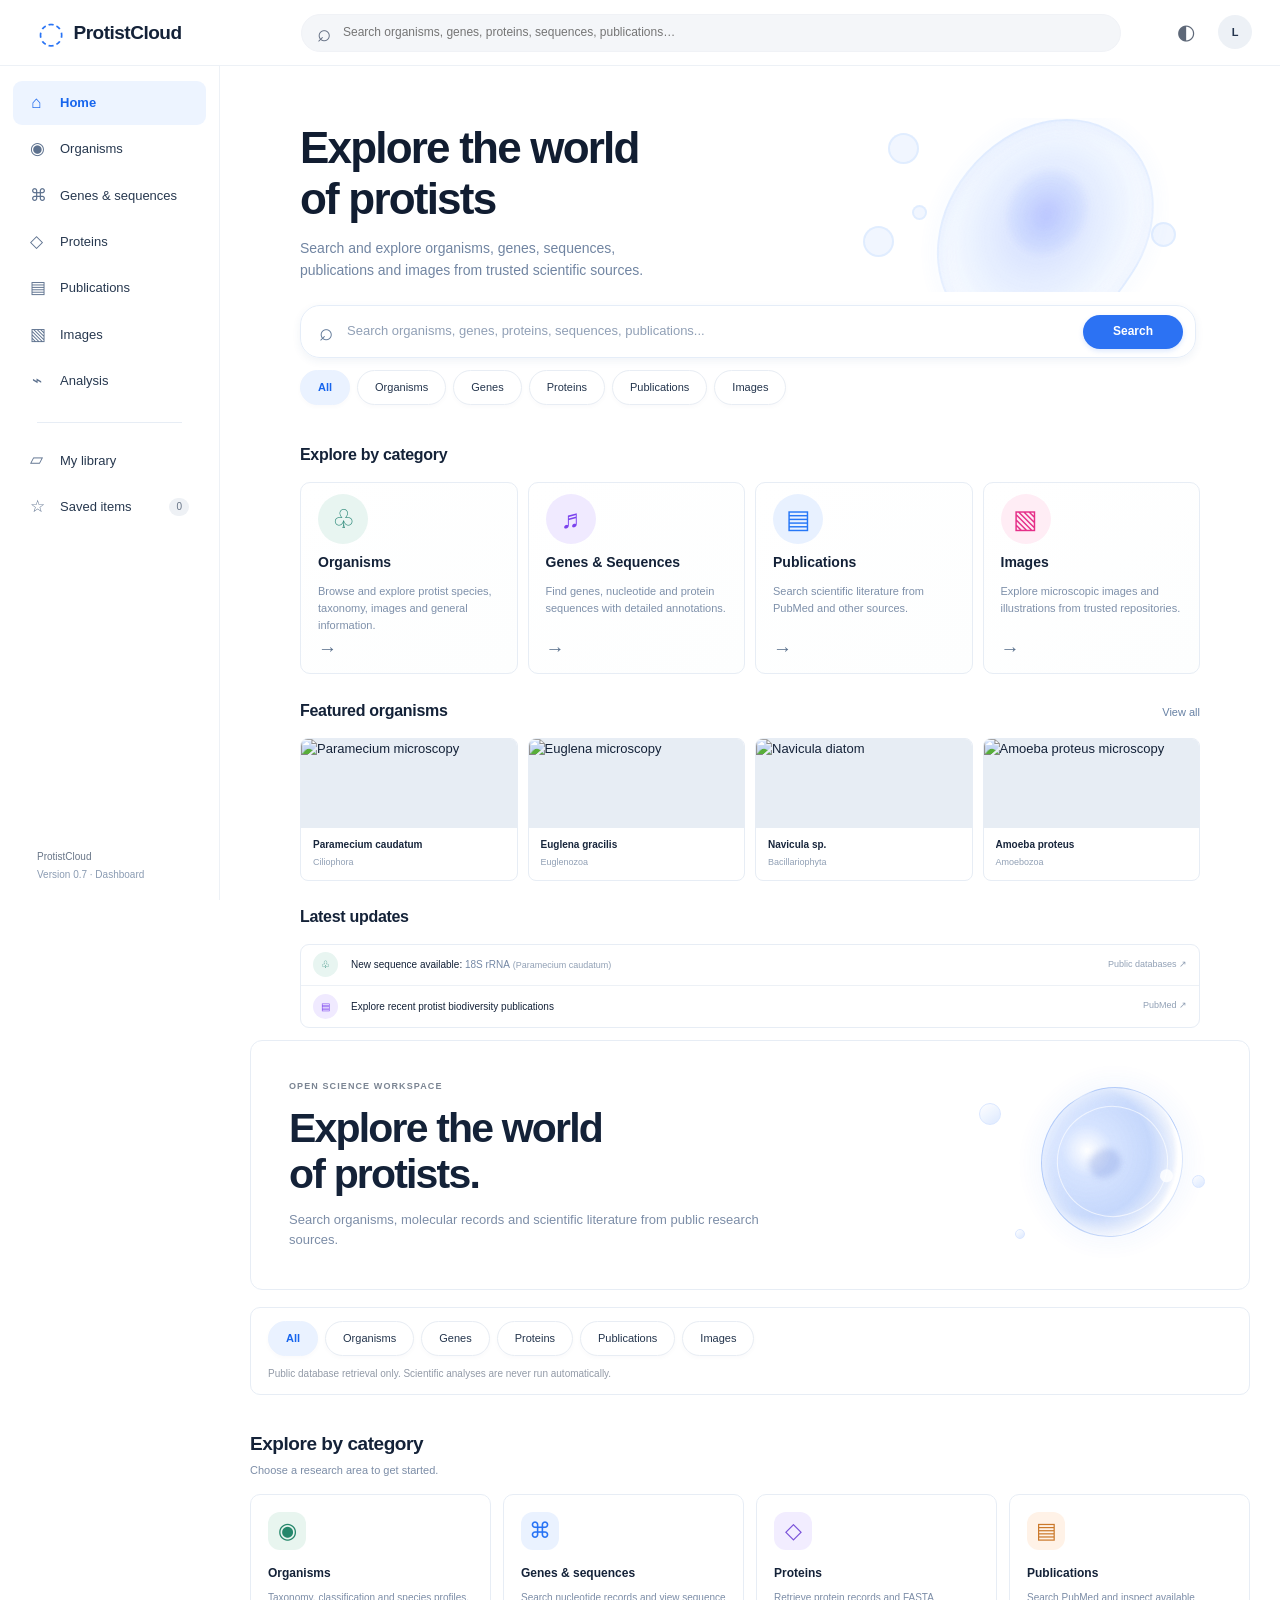
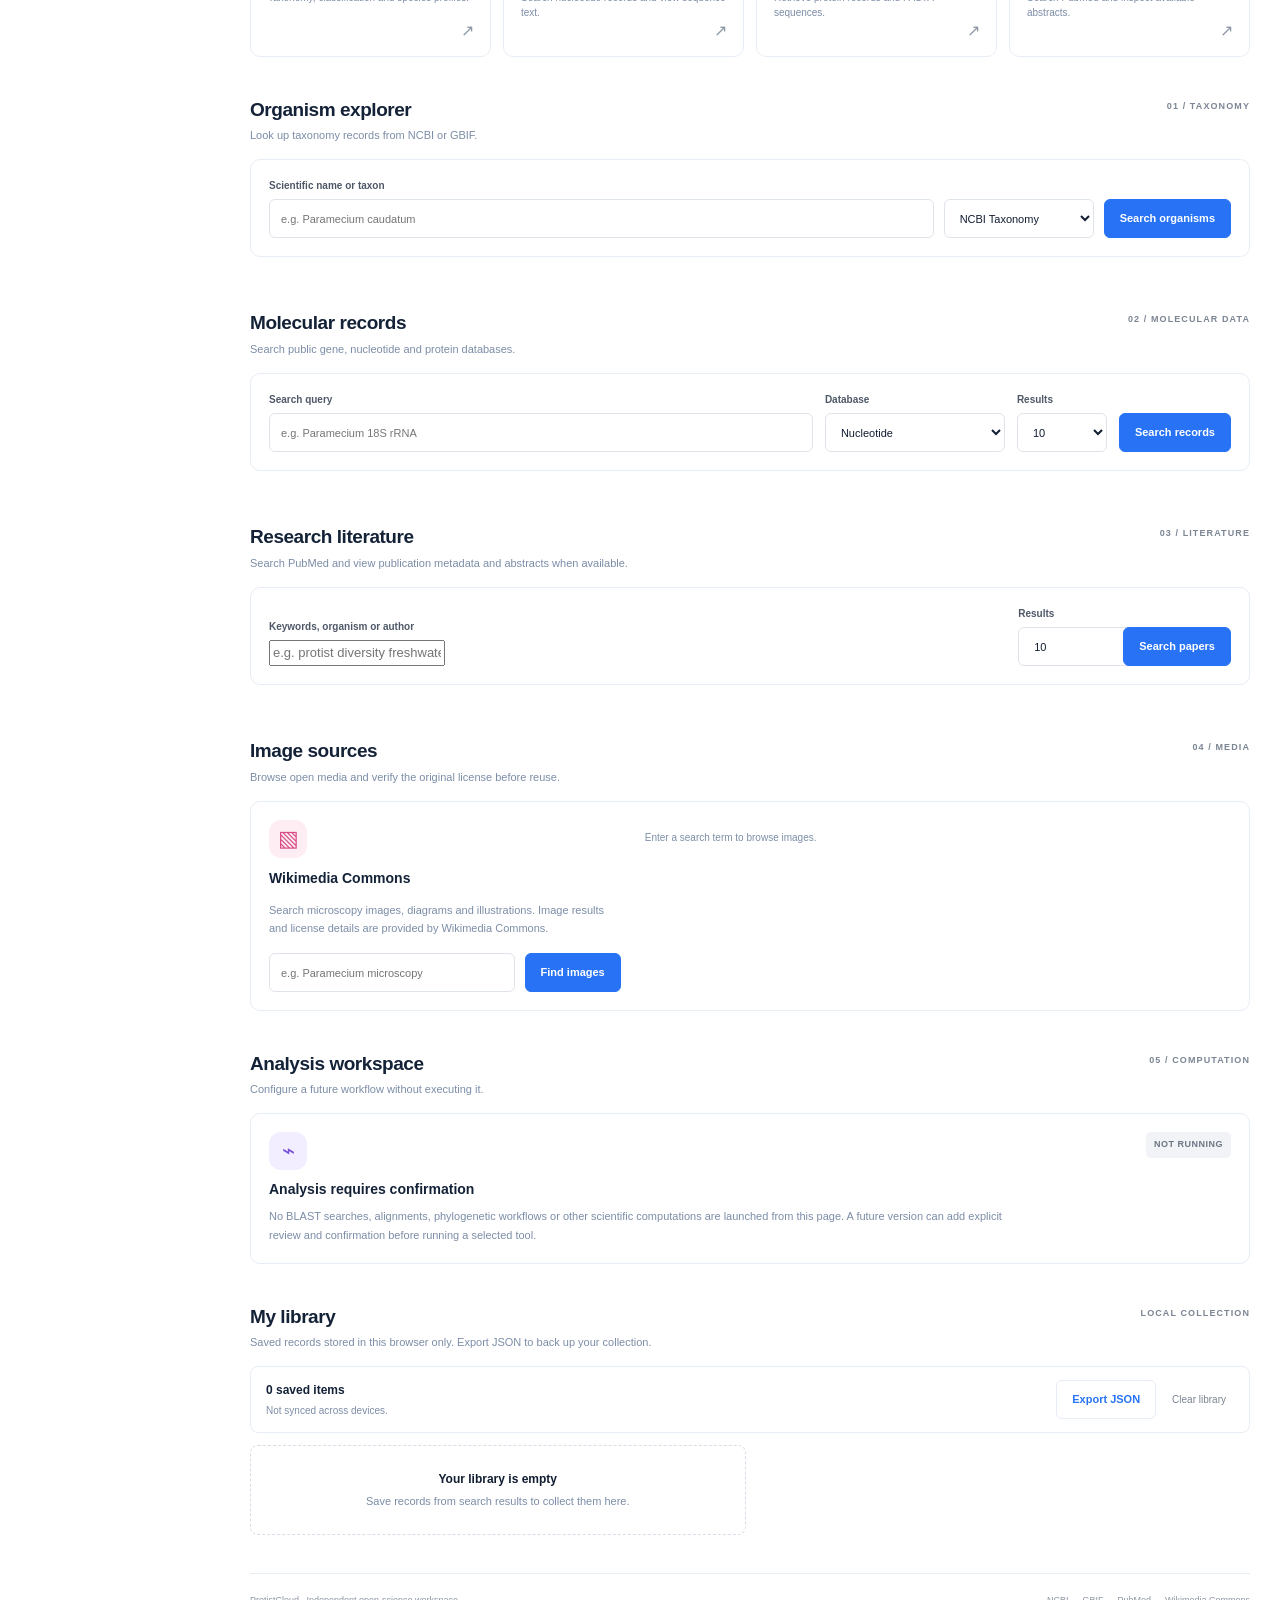
==== commit b2748c76: "Add files via upload" ====
--- a/index.html
+++ b/index.html
@@ -25,9 +25,48 @@
     <a class="nav-item" href="#library"><span>▱</span>My library</a>
     <a class="nav-item" href="#library"><span>☆</span>Saved items <span class="nav-count" id="navCount">0</span></a>
   </nav>
-  <div class="sidebar-foot"><strong>ProtistCloud</strong><span>Version 0.6 · Preview</span></div>
+  <div class="sidebar-foot"><strong>ProtistCloud</strong><span>Version 0.7 · Dashboard</span></div>
 </aside>
 <main id="home" class="main-content">
+  <section class="home-dashboard" aria-label="ProtistCloud home dashboard">
+    <div class="home-hero">
+      <div class="home-hero-copy">
+        <h1>Explore the world<br>of protists</h1>
+        <p>Search and explore organisms, genes, sequences,<br class="desktop-break"> publications and images from trusted scientific sources.</p>
+      </div>
+      <div class="hero-cell-art" aria-hidden="true"><span class="cell-glow"></span><span class="cell-core"></span><i class="bubble bubble-a"></i><i class="bubble bubble-b"></i><i class="bubble bubble-c"></i><i class="bubble bubble-d"></i></div>
+    </div>
+    <form id="homeSearchForm" class="home-search">
+      <span class="search-glass" aria-hidden="true">⌕</span>
+      <input id="homeSearchQuery" placeholder="Search organisms, genes, proteins, sequences, publications..." aria-label="Search all scientific sources">
+      <button type="submit">Search</button>
+    </form>
+    <div class="search-categories home-filters" role="group" aria-label="Search type">
+      <button class="filter active" data-target="all">All</button><button class="filter" data-target="organisms">Organisms</button><button class="filter" data-target="molecular">Genes</button><button class="filter" data-target="proteins">Proteins</button><button class="filter" data-target="literature">Publications</button><button class="filter" data-target="images">Images</button>
+    </div>
+    <section class="home-category-section">
+      <h2>Explore by category</h2>
+      <div class="home-category-grid">
+        <a href="#organism-search" class="home-category-card"><span class="home-category-icon mint">♧</span><strong>Organisms</strong><p>Browse and explore protist species, taxonomy, images and general information.</p><span class="home-arrow">→</span></a>
+        <a href="#molecular" class="home-category-card"><span class="home-category-icon lilac">♬</span><strong>Genes &amp; Sequences</strong><p>Find genes, nucleotide and protein sequences with detailed annotations.</p><span class="home-arrow">→</span></a>
+        <a href="#literature" class="home-category-card"><span class="home-category-icon sky">▤</span><strong>Publications</strong><p>Search scientific literature from PubMed and other sources.</p><span class="home-arrow">→</span></a>
+        <a href="#images" class="home-category-card"><span class="home-category-icon rose">▧</span><strong>Images</strong><p>Explore microscopic images and illustrations from trusted repositories.</p><span class="home-arrow">→</span></a>
+      </div>
+    </section>
+    <section class="featured-section">
+      <div class="home-section-heading"><h2>Featured organisms</h2><a href="#organism-search">View all</a></div>
+      <div class="featured-grid">
+        <a class="featured-card" href="#organism-search" data-feature-query="Paramecium caudatum"><img src="https://upload.wikimedia.org/wikipedia/commons/thumb/3/3f/Paramecium.jpg/480px-Paramecium.jpg" alt="Paramecium microscopy" loading="lazy"><span><strong>Paramecium caudatum</strong><small>Ciliophora</small></span></a>
+        <a class="featured-card" href="#organism-search" data-feature-query="Euglena gracilis"><img src="https://upload.wikimedia.org/wikipedia/commons/thumb/3/3d/Euglena.jpg/480px-Euglena.jpg" alt="Euglena microscopy" loading="lazy"><span><strong>Euglena gracilis</strong><small>Euglenozoa</small></span></a>
+        <a class="featured-card" href="#organism-search" data-feature-query="Navicula"><img src="https://upload.wikimedia.org/wikipedia/commons/thumb/6/6e/Navicula_diatom.jpg/480px-Navicula_diatom.jpg" alt="Navicula diatom" loading="lazy"><span><strong>Navicula sp.</strong><small>Bacillariophyta</small></span></a>
+        <a class="featured-card" href="#organism-search" data-feature-query="Amoeba proteus"><img src="https://upload.wikimedia.org/wikipedia/commons/thumb/1/1b/Amoeba_proteus.jpg/480px-Amoeba_proteus.jpg" alt="Amoeba proteus microscopy" loading="lazy"><span><strong>Amoeba proteus</strong><small>Amoebozoa</small></span></a>
+      </div>
+    </section>
+    <section class="updates-section">
+      <h2>Latest updates</h2>
+      <div class="update-list"><a href="#molecular"><span class="update-icon mint">♧</span><span>New sequence available: <b>18S rRNA</b> <small>(Paramecium caudatum)</small></span><small>Public databases ↗</small></a><a href="#literature"><span class="update-icon lilac">▤</span><span>Explore recent protist biodiversity publications</span><small>PubMed ↗</small></a></div>
+    </section>
+  </section>
   <section class="welcome">
     <div class="welcome-copy"><div class="kicker">OPEN SCIENCE WORKSPACE</div><h1>Explore the world<br>of protists.</h1><p>Search organisms, molecular records and scientific literature from public research sources.</p></div>
     <div class="orb-art" aria-hidden="true"><div class="orb orb-one"></div><div class="orb orb-two"></div><div class="orb orb-three"></div><div class="orb-cell"><i></i><b></b></div></div>
@@ -77,6 +116,11 @@
   </section>
   <footer class="footer"><span>ProtistCloud · Independent open-science workspace</span><span><a href="https://www.ncbi.nlm.nih.gov/" target="_blank" rel="noopener">NCBI</a><a href="https://www.gbif.org/" target="_blank" rel="noopener">GBIF</a><a href="https://pubmed.ncbi.nlm.nih.gov/" target="_blank" rel="noopener">PubMed</a><a href="https://commons.wikimedia.org/" target="_blank" rel="noopener">Wikimedia Commons</a></span></footer>
 </main>
+  <aside class="right-rail" aria-label="Dashboard utilities">
+    <section class="rail-card"><div class="rail-heading"><h2><span>◷</span>Recent searches</h2><button type="button" class="rail-link" id="clearRecent">Clear</button></div><div id="recentSearches" class="recent-list"><p class="rail-empty">Your recent searches will appear here.</p></div></section>
+    <section class="rail-card"><div class="rail-heading"><h2><span>↗</span>Quick links</h2></div><div class="quick-links"><a href="https://www.ncbi.nlm.nih.gov/" target="_blank" rel="noopener">NCBI <span>›</span></a><a href="https://pubmed.ncbi.nlm.nih.gov/" target="_blank" rel="noopener">PubMed <span>›</span></a><a href="https://www.ensembl.org/" target="_blank" rel="noopener">Ensembl <span>›</span></a><a href="https://commons.wikimedia.org/" target="_blank" rel="noopener">Wikimedia Commons <span>›</span></a><a href="https://www.ebi.ac.uk/ena" target="_blank" rel="noopener">ENA <span>›</span></a></div></section>
+    <section class="rail-card"><div class="rail-heading"><h2><span>♧</span>Saved items</h2><a class="rail-link" href="#library">View all</a></div><div id="railSavedItems" class="rail-saved"><p class="rail-empty">Saved records appear here.</p></div></section>
+  </aside>
 </div>
 <div id="toast" role="status" aria-live="polite" class="toast"></div>
 <script src="script.js"></script>
--- a/style.css
+++ b/style.css
@@ -3,3 +3,37 @@
 @media(max-width:1050px){.topbar{grid-template-columns:200px minmax(150px,1fr) auto;gap:15px;padding:0 18px}.app-shell{grid-template-columns:190px minmax(0,1fr)}.category-grid{grid-template-columns:repeat(2,minmax(0,1fr))}.field-grid{grid-template-columns:1fr 1fr}.field-grid .primary{width:100%}.orb-art{width:170px}.orb-cell{right:5px}.main-content{padding-left:22px;padding-right:22px}}
 @media(max-width:720px){.topbar{height:auto;min-height:65px;grid-template-columns:1fr auto;padding:10px 14px;gap:10px}.brand{font-size:16px}.top-search{grid-row:2;grid-column:1/-1;max-width:none}.top-actions{gap:10px}.app-shell{display:block}.sidebar{position:sticky;top:106px;z-index:8;height:auto;border-right:0;border-bottom:1px solid var(--line);padding:7px 10px;overflow-x:auto}.sidebar nav{flex-direction:row;width:max-content}.nav-item{padding:8px 10px;white-space:nowrap}.nav-item>span:first-child{font-size:15px;width:auto}.nav-separator,.sidebar-foot,.nav-count{display:none}.main-content{padding:18px 13px 0}.welcome{padding:25px 21px;min-height:190px}.welcome h1{font-size:34px}.orb-art{position:absolute;right:-45px;bottom:-24px;opacity:.42}.welcome-copy{max-width:95%}.section-block{margin-bottom:30px}.section-title h2{font-size:17px}.section-title{gap:10px}.section-note{display:none}.form-line{flex-wrap:wrap}.form-line>input,.form-line .grow{flex-basis:100%}.form-line select{flex:1;min-width:0}.form-line .primary{flex:1}.field-grid{grid-template-columns:1fr 1fr}.field-grid>div:first-child{grid-column:1/-1}.field-grid .primary{grid-column:1/-1}.result-card{flex-direction:column}.card-actions{justify-content:flex-start}.image-panel{grid-template-columns:1fr}.image-results{grid-template-columns:repeat(2,minmax(0,1fr))}.profile-grid{grid-template-columns:repeat(2,minmax(0,1fr))}.saved-grid{grid-template-columns:1fr}.library-toolbar{align-items:flex-start;flex-direction:column}.footer{flex-direction:column}.search-tools{margin-bottom:27px}.search-categories{gap:5px}.filter{padding:6px 9px}.analysis-panel{flex-direction:column}.footer>span:last-child{flex-wrap:wrap}}
 @media(max-width:390px){.category-grid{grid-template-columns:1fr}.field-grid{grid-template-columns:1fr}.field-grid>div:first-child{grid-column:auto}.field-grid .primary{grid-column:auto}.profile-grid{grid-template-columns:1fr}.welcome h1{font-size:30px}.search-categories .filter{font-size:10px}.library-toolbar>div:last-child{flex-wrap:wrap}}
+
+/* Home dashboard: closely follows the supplied ProtistCloud reference */
+:root{--bg:#fff;--surface:#fff;--surface-2:#f7f9fc;--text:#111d31;--muted:#7c8da7;--line:#e7edf5;--blue:#2873f5;--blue-soft:#eaf2ff;--shadow:0 2px 12px rgba(29,69,120,.045)}
+body{background:#fff;color:#142238;font-size:13px}
+.topbar{height:66px;grid-template-columns:235px minmax(180px,1fr) auto;gap:28px;padding:0 28px 0 38px;background:rgba(255,255,255,.96);border-bottom:1px solid #edf1f6}
+.brand{font-size:19px;letter-spacing:-.5px}.brand-icon{color:#2873f5;font-size:30px;font-weight:500}
+.top-search{height:38px;border-radius:22px;background:#f4f6f9;border:1px solid #f0f2f6;padding:0 15px}.top-search input{font-size:12px}.top-search button{display:none}.top-actions{gap:17px}.icon-button{font-size:21px}.avatar{background:#edf1f6;color:#24344d}
+.app-shell{grid-template-columns:260px minmax(570px,1fr) 368px;max-width:none;gap:0}
+.sidebar{top:66px;height:calc(100vh - 66px);padding:15px 13px 18px;background:#fff;border-right:1px solid #edf1f6}
+.sidebar nav{gap:2px}.nav-item{min-height:39px;border-radius:9px;padding:9px 17px;font-size:13px;color:#27384f;gap:17px}.nav-item>span:first-child{width:13px;font-size:17px;color:#5d718e}.nav-item.active{background:#edf4ff;color:#1765ed}.nav-item.active>span:first-child{color:#1765ed}.nav-separator{margin:17px 24px 13px}.sidebar-foot{font-size:10px;line-height:1.5;padding:0 24px;color:#8a9bb2}.sidebar-foot strong{font-weight:500}
+.main-content{min-width:0;padding:0 24px 0 40px;max-width:none}
+.home-dashboard{padding:52px 0 12px;max-width:900px;margin:0 auto}
+.home-hero{height:174px;position:relative;display:flex;align-items:flex-start;overflow:hidden}
+.home-hero-copy{position:relative;z-index:2}.home-hero h1{font-size:44px;line-height:1.16;letter-spacing:-1.8px;font-weight:650;margin:4px 0 13px;color:#111d31}.home-hero p{font-size:14px;line-height:1.6;color:#7185a2;margin:0}
+.hero-cell-art{position:absolute;right:2px;top:-8px;width:340px;height:205px;pointer-events:none;opacity:.88}
+.cell-glow{position:absolute;width:195px;height:240px;right:56px;top:0;border-radius:54% 46% 52% 48%;transform:rotate(34deg);background:radial-gradient(ellipse at 48% 48%,rgba(102,137,255,.34),rgba(160,195,255,.24) 48%,rgba(202,224,255,.15) 68%,transparent 72%);border:2px solid rgba(143,184,255,.24);box-shadow:inset 0 0 18px rgba(99,147,255,.18),0 0 25px rgba(133,177,255,.09)}
+.cell-core{position:absolute;right:111px;top:57px;width:80px;height:90px;border-radius:50%;transform:rotate(34deg);background:radial-gradient(ellipse,rgba(107,125,255,.28),rgba(142,175,255,.12) 66%,transparent 70%);filter:blur(3px)}
+.bubble{position:absolute;border-radius:50%;border:2px solid rgba(151,192,255,.22);background:rgba(196,220,255,.28)}.bubble-a{width:31px;height:31px;left:30px;top:23px}.bubble-b{width:15px;height:15px;left:54px;top:95px}.bubble-c{width:25px;height:25px;right:22px;top:112px}.bubble-d{width:31px;height:31px;left:5px;top:116px}
+.home-search{height:53px;border:1px solid #e5edf8;border-radius:20px;box-shadow:0 3px 9px rgba(41,81,138,.07);display:flex;align-items:center;padding:7px 12px 7px 18px;gap:12px;margin:13px 4px 12px 0;position:relative;z-index:2}
+.search-glass{font-size:24px;color:#637b9a;line-height:1}.home-search input{flex:1;min-width:0;border:0;outline:0;font:13px inherit;color:#26364e;background:transparent}.home-search input::placeholder{color:#91a0b6}.home-search button{height:34px;min-width:100px;border:0;border-radius:20px;background:#2c72f3;color:white;font-weight:600;font-size:12px;box-shadow:0 2px 5px #2c72f32b}
+.search-categories{display:flex;gap:7px;flex-wrap:wrap}.home-filters{margin-bottom:38px}.filter{background:#fff;border:1px solid #e8edf4;border-radius:22px;padding:8px 17px;font-size:11px;box-shadow:0 2px 5px rgba(26,57,94,.025);color:#23344c}.filter.active{background:#eaf2ff;border-color:#eaf2ff;color:#1765ed}
+.home-category-section h2,.featured-section h2,.updates-section h2{font-size:16px;font-weight:650;letter-spacing:-.3px;margin:0 0 14px;color:#142238}
+.home-category-grid{display:grid;grid-template-columns:repeat(4,minmax(0,1fr));gap:16px}
+.home-category-card{min-height:192px;padding:11px 17px 12px;border:1px solid #e7edf5;border-radius:10px;display:flex;flex-direction:column;text-decoration:none;background:linear-gradient(140deg,#fff,#fdfefe);transition:border-color .15s,transform .15s}.home-category-card:hover{border-color:#c8d9f5;transform:translateY(-2px)}
+.home-category-icon{width:50px;height:50px;border-radius:50%;display:grid;place-items:center;font-size:26px;margin-bottom:8px}.mint{background:#e8f5f1;color:#2b8879}.lilac{background:#f0eaff;color:#7b43ee}.sky{background:#e8f1ff;color:#2677f7}.rose{background:#ffedf5;color:#e52f88}
+.home-category-card strong{font-size:14px;font-weight:550;color:#132137}.home-category-card p{font-size:11px;line-height:1.55;color:#7e90aa;margin:9px 0 0}.home-arrow{margin-top:auto;color:#5b718d;font-size:19px;line-height:1.2}
+.featured-section{margin-top:25px}.home-section-heading{display:flex;justify-content:space-between;align-items:center}.home-section-heading a{font-size:11px;color:#6882a5;text-decoration:none;margin-top:-12px}.featured-grid{display:grid;grid-template-columns:repeat(4,minmax(0,1fr));gap:16px}
+.featured-card{border:1px solid #e7edf5;border-radius:8px;overflow:hidden;text-decoration:none;min-width:0;background:#fff}.featured-card img{display:block;width:100%;height:89px;object-fit:cover;background:#e7edf4}.featured-card span{display:block;padding:9px 12px 10px}.featured-card strong{display:block;font-size:10px;font-weight:600;white-space:nowrap;overflow:hidden;text-overflow:ellipsis;color:#18263c}.featured-card small{display:block;font-size:9px;color:#91a0b5;margin-top:4px}
+.updates-section{margin-top:24px}.update-list{border:1px solid #e7edf5;border-radius:9px;overflow:hidden}.update-list>a{display:flex;align-items:center;gap:13px;min-height:41px;padding:7px 12px;border-bottom:1px solid #edf1f6;text-decoration:none;font-size:10px}.update-list>a:last-child{border-bottom:0}.update-list>a>span:nth-child(2){flex:1}.update-list b{font-weight:500;color:#7488a5}.update-list small{font-size:9px;color:#91a0b5}.update-icon{width:25px;height:25px;border-radius:50%;display:grid;place-items:center;flex-shrink:0}
+.right-rail{min-width:0;padding:12px 19px 24px 12px;border-left:1px solid #edf1f6;background:#fff}.rail-card{border:1px solid #e7edf5;border-radius:10px;padding:17px 20px;margin-bottom:12px;background:linear-gradient(145deg,#fff,#fdfefe)}.rail-heading{display:flex;justify-content:space-between;align-items:center;margin-bottom:14px}.rail-heading h2{font-size:13px;font-weight:600;margin:0;display:flex;align-items:center;gap:12px}.rail-heading h2>span{font-size:18px;color:#627894}.rail-link{font-size:11px;color:#1765ed;text-decoration:none;background:none;border:0;cursor:pointer;padding:0}.recent-list{display:flex;flex-direction:column}.recent-item{display:flex;align-items:center;gap:11px;text-align:left;border:0;border-bottom:1px solid #edf1f6;background:transparent;padding:10px 0;width:100%;cursor:pointer}.recent-item:last-child{border-bottom:0;padding-bottom:0}.recent-item:first-child{padding-top:2px}.recent-magnify{width:31px;height:31px;display:grid;place-items:center;background:#f4f6f9;border-radius:50%;font-size:20px;color:#607895;flex-shrink:0}.recent-item span:last-child{min-width:0}.recent-item strong,.rail-saved-item strong{display:block;font-size:11px;font-weight:500;white-space:nowrap;overflow:hidden;text-overflow:ellipsis;color:#17263b}.recent-item small,.rail-saved-item small{display:block;font-size:10px;color:#91a1b8;margin-top:3px}.quick-links a{display:flex;justify-content:space-between;align-items:center;padding:8px 0;border-bottom:1px solid #edf1f6;text-decoration:none;font-size:11px}.quick-links a:last-child{border-bottom:0;padding-bottom:0}.quick-links a span{font-size:20px;color:#7186a2;line-height:1}.rail-saved-item{width:100%;display:flex;align-items:center;gap:12px;padding:10px 0;border:0;border-bottom:1px solid #edf1f6;background:transparent;text-align:left;cursor:pointer}.rail-saved-item:last-child{border-bottom:0;padding-bottom:0}.rail-saved-icon{width:42px;height:42px;border-radius:11px;background:#edf3ff;color:#367cf2;display:grid;place-items:center;font-size:21px;flex-shrink:0}.rail-saved-item>span:last-child{min-width:0}.rail-empty{font-size:11px;color:#91a0b5;margin:8px 0}.footer{margin-top:35px}
+body.dark .right-rail,body.dark .rail-card,body.dark .home-category-card,body.dark .featured-card{background:var(--surface)}body.dark .home-hero h1,body.dark .home-category-card strong,body.dark .featured-card strong,body.dark .rail-heading h2,body.dark .recent-item strong,body.dark .rail-saved-item strong{color:var(--text)}body.dark .home-search{background:var(--surface);border-color:var(--line)}body.dark .home-search input{color:var(--text)}
+@media(max-width:1300px){.app-shell{grid-template-columns:220px minmax(0,1fr)}.right-rail{display:none}.main-content{padding-left:30px;padding-right:30px}.home-category-grid,.featured-grid{gap:10px}}
+@media(max-width:900px){.app-shell{grid-template-columns:190px minmax(0,1fr)}.main-content{padding-left:22px;padding-right:22px}.home-hero h1{font-size:38px}.hero-cell-art{right:-65px;opacity:.65}.home-category-grid,.featured-grid{grid-template-columns:repeat(2,minmax(0,1fr))}.home-category-card{min-height:170px}}
+@media(max-width:720px){.topbar{grid-template-columns:1fr auto}.app-shell{display:block}.sidebar{top:106px}.main-content{padding:0 14px}.home-dashboard{padding-top:28px}.home-hero{height:180px}.home-hero h1{font-size:34px}.home-hero p{font-size:12px;max-width:280px}.desktop-break{display:none}.hero-cell-art{right:-115px;opacity:.45}.home-search{margin-top:5px}.home-search button{min-width:75px}.home-filters{margin-bottom:28px}.home-category-grid,.featured-grid{gap:10px}.home-category-card{padding:13px;min-height:170px}.featured-card img{height:95px}.right-rail{display:none}}
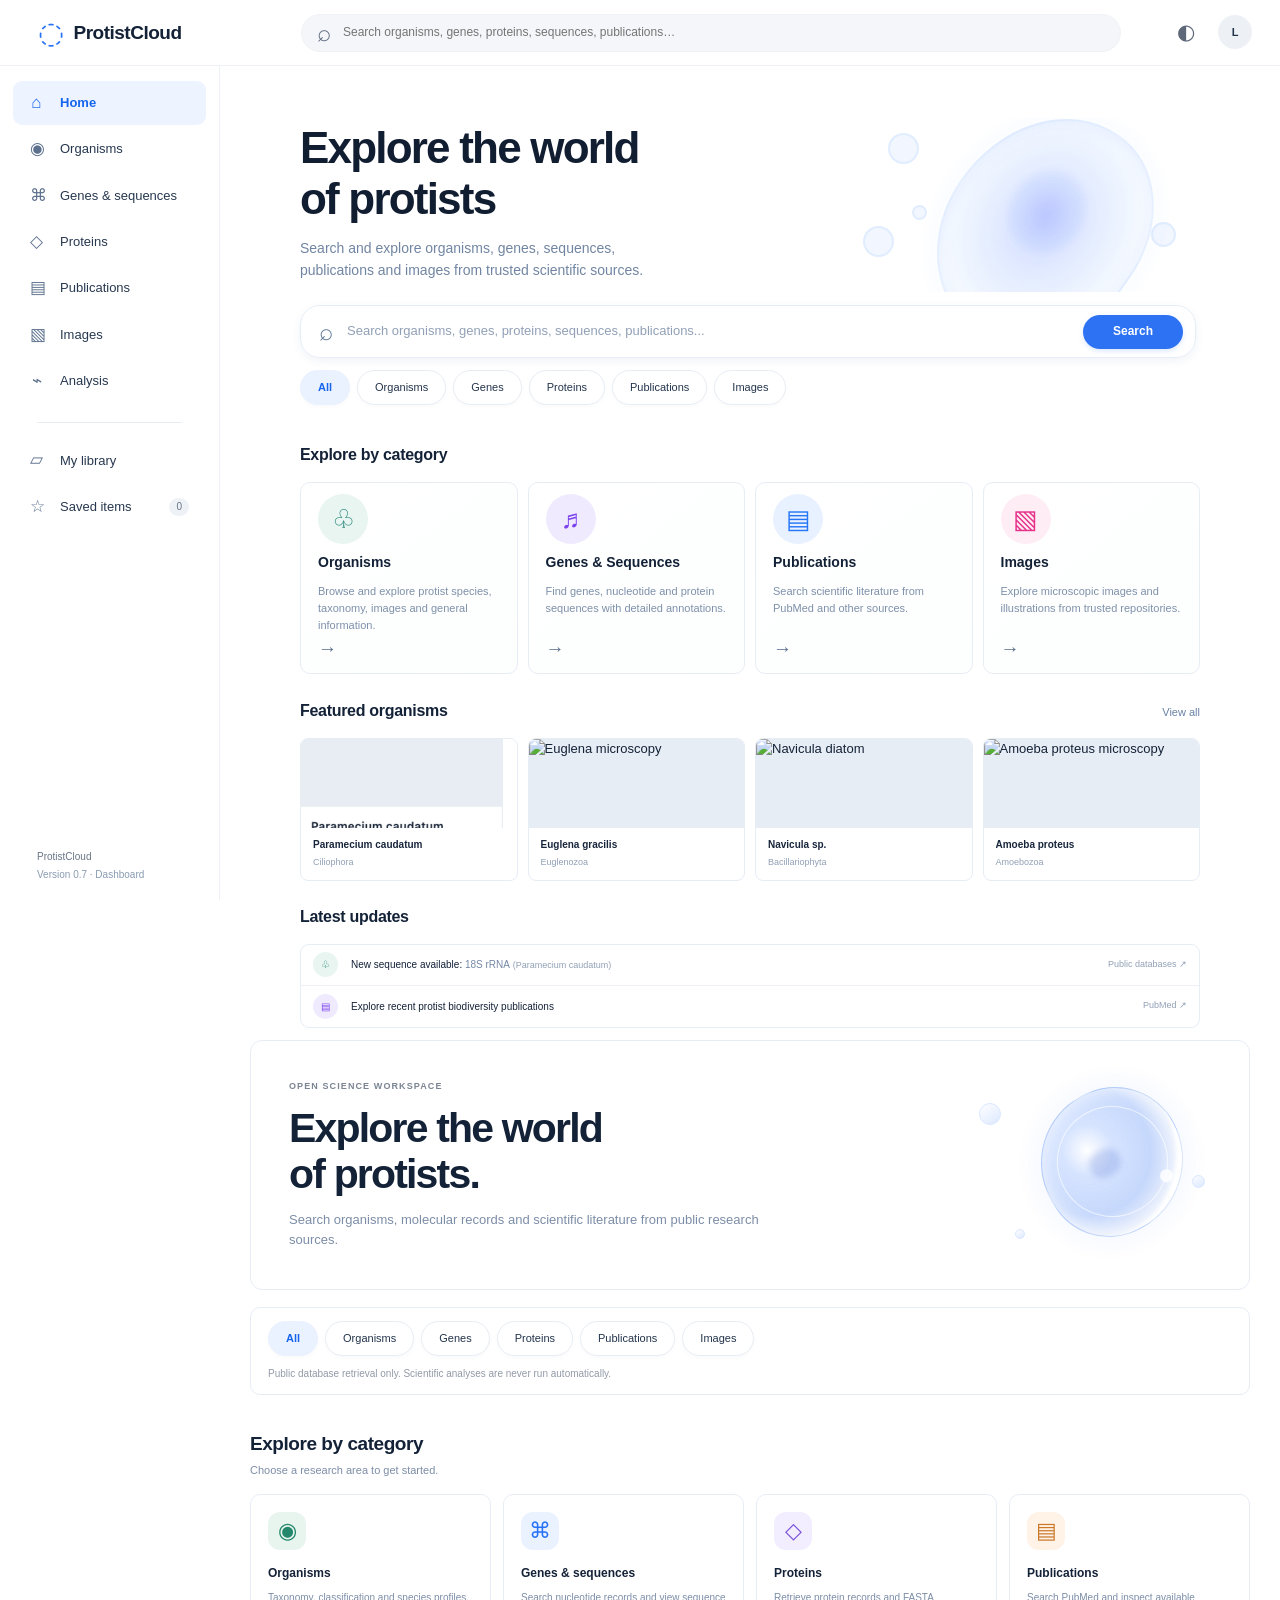
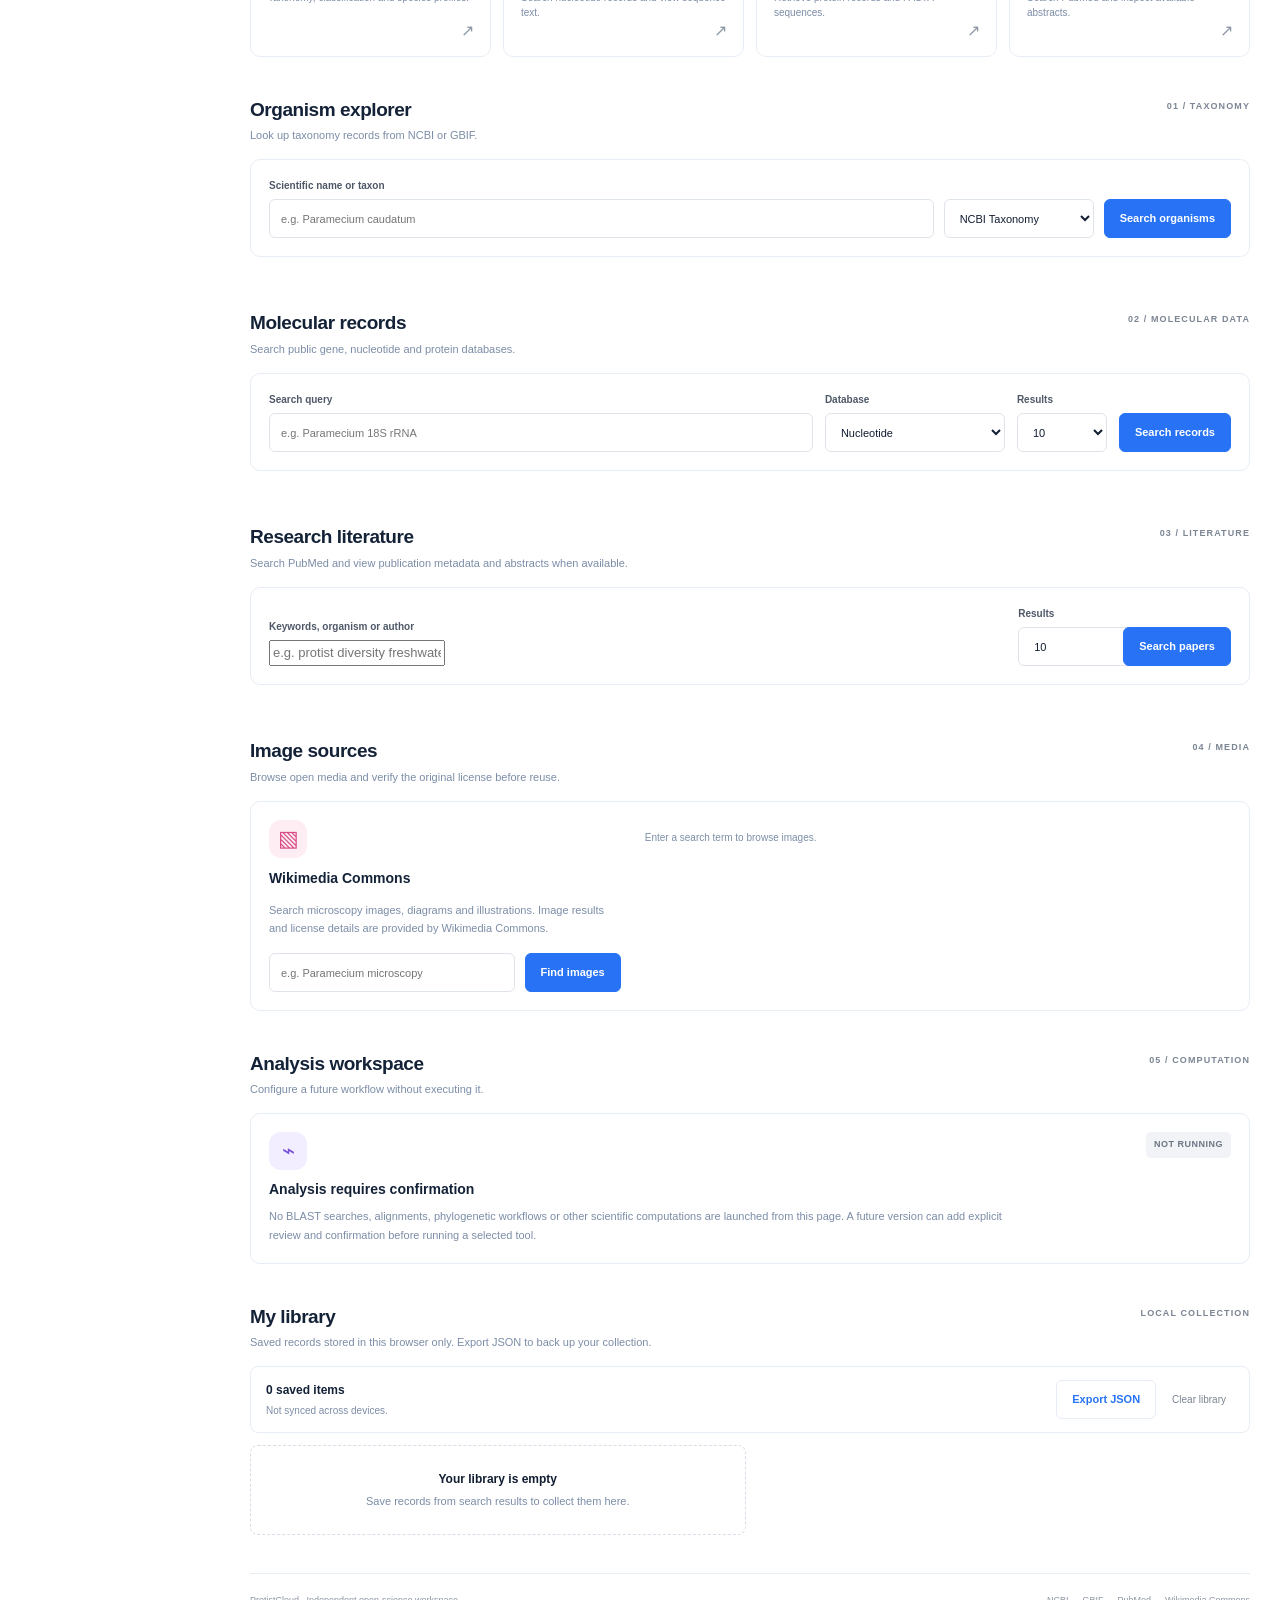
==== commit def73383: "Edit index.html Prebuilt-Intent: замени картинку" ====
--- a/index.html
+++ b/index.html
@@ -56,7 +56,7 @@
     <section class="featured-section">
       <div class="home-section-heading"><h2>Featured organisms</h2><a href="#organism-search">View all</a></div>
       <div class="featured-grid">
-        <a class="featured-card" href="#organism-search" data-feature-query="Paramecium caudatum"><img src="https://upload.wikimedia.org/wikipedia/commons/thumb/3/3f/Paramecium.jpg/480px-Paramecium.jpg" alt="Paramecium microscopy" loading="lazy"><span><strong>Paramecium caudatum</strong><small>Ciliophora</small></span></a>
+        <a class="featured-card" href="#organism-search" data-feature-query="Paramecium caudatum"><img src="public/paramecium-caudatum.png" alt="Paramecium microscopy" loading="lazy"><span><strong>Paramecium caudatum</strong><small>Ciliophora</small></span></a>
         <a class="featured-card" href="#organism-search" data-feature-query="Euglena gracilis"><img src="https://upload.wikimedia.org/wikipedia/commons/thumb/3/3d/Euglena.jpg/480px-Euglena.jpg" alt="Euglena microscopy" loading="lazy"><span><strong>Euglena gracilis</strong><small>Euglenozoa</small></span></a>
         <a class="featured-card" href="#organism-search" data-feature-query="Navicula"><img src="https://upload.wikimedia.org/wikipedia/commons/thumb/6/6e/Navicula_diatom.jpg/480px-Navicula_diatom.jpg" alt="Navicula diatom" loading="lazy"><span><strong>Navicula sp.</strong><small>Bacillariophyta</small></span></a>
         <a class="featured-card" href="#organism-search" data-feature-query="Amoeba proteus"><img src="https://upload.wikimedia.org/wikipedia/commons/thumb/1/1b/Amoeba_proteus.jpg/480px-Amoeba_proteus.jpg" alt="Amoeba proteus microscopy" loading="lazy"><span><strong>Amoeba proteus</strong><small>Amoebozoa</small></span></a>
